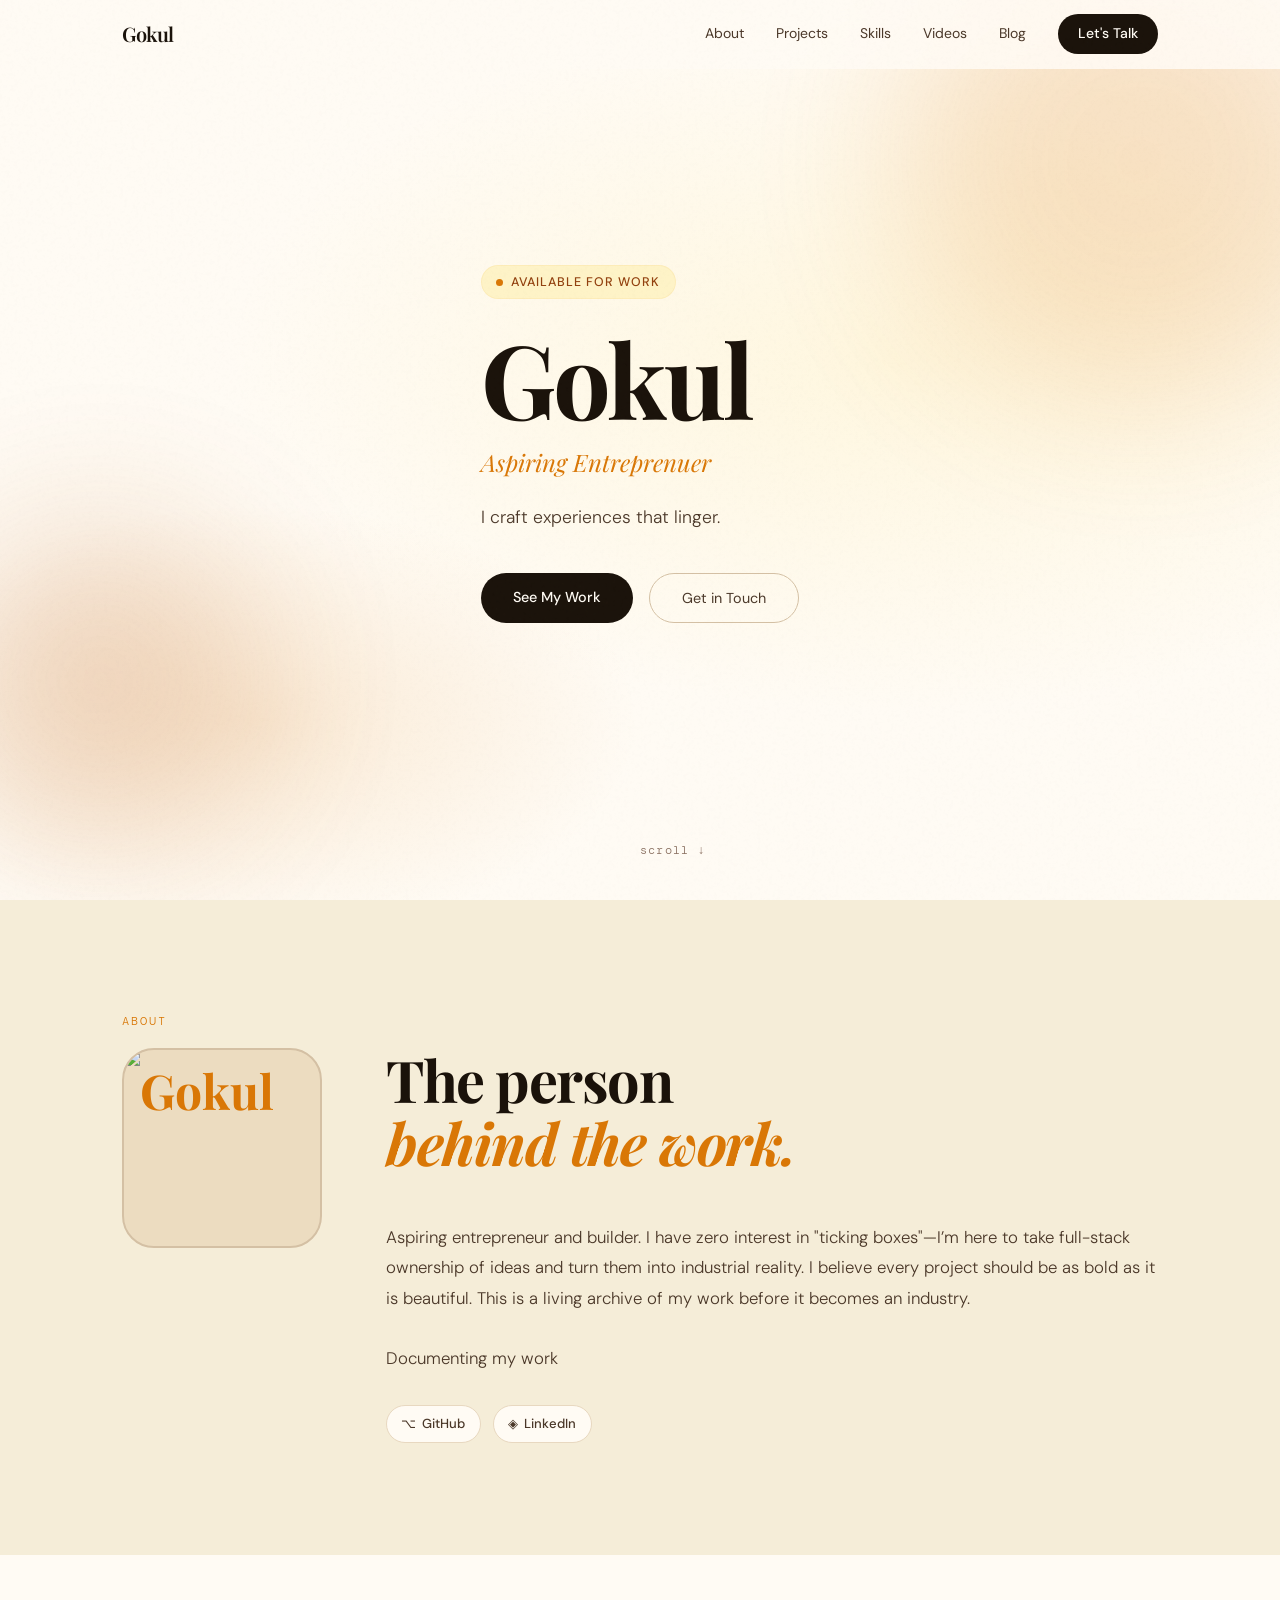
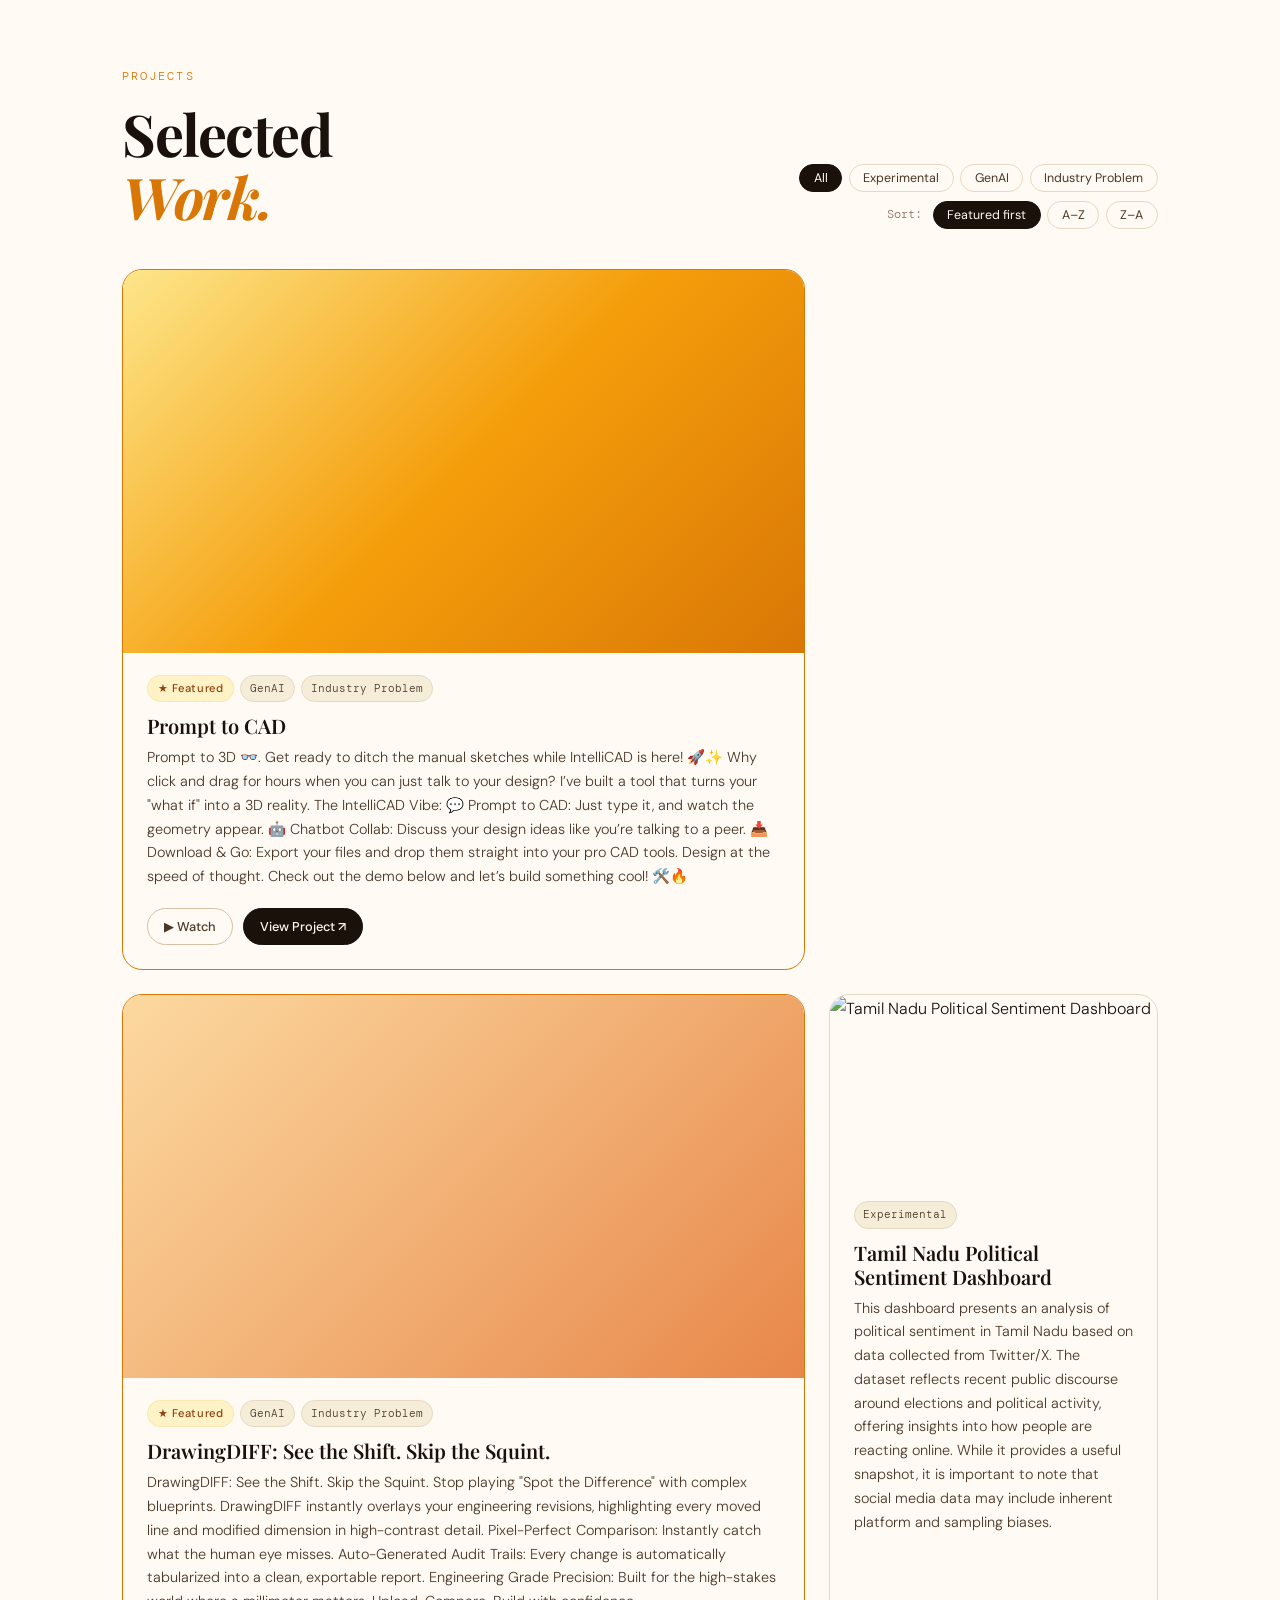
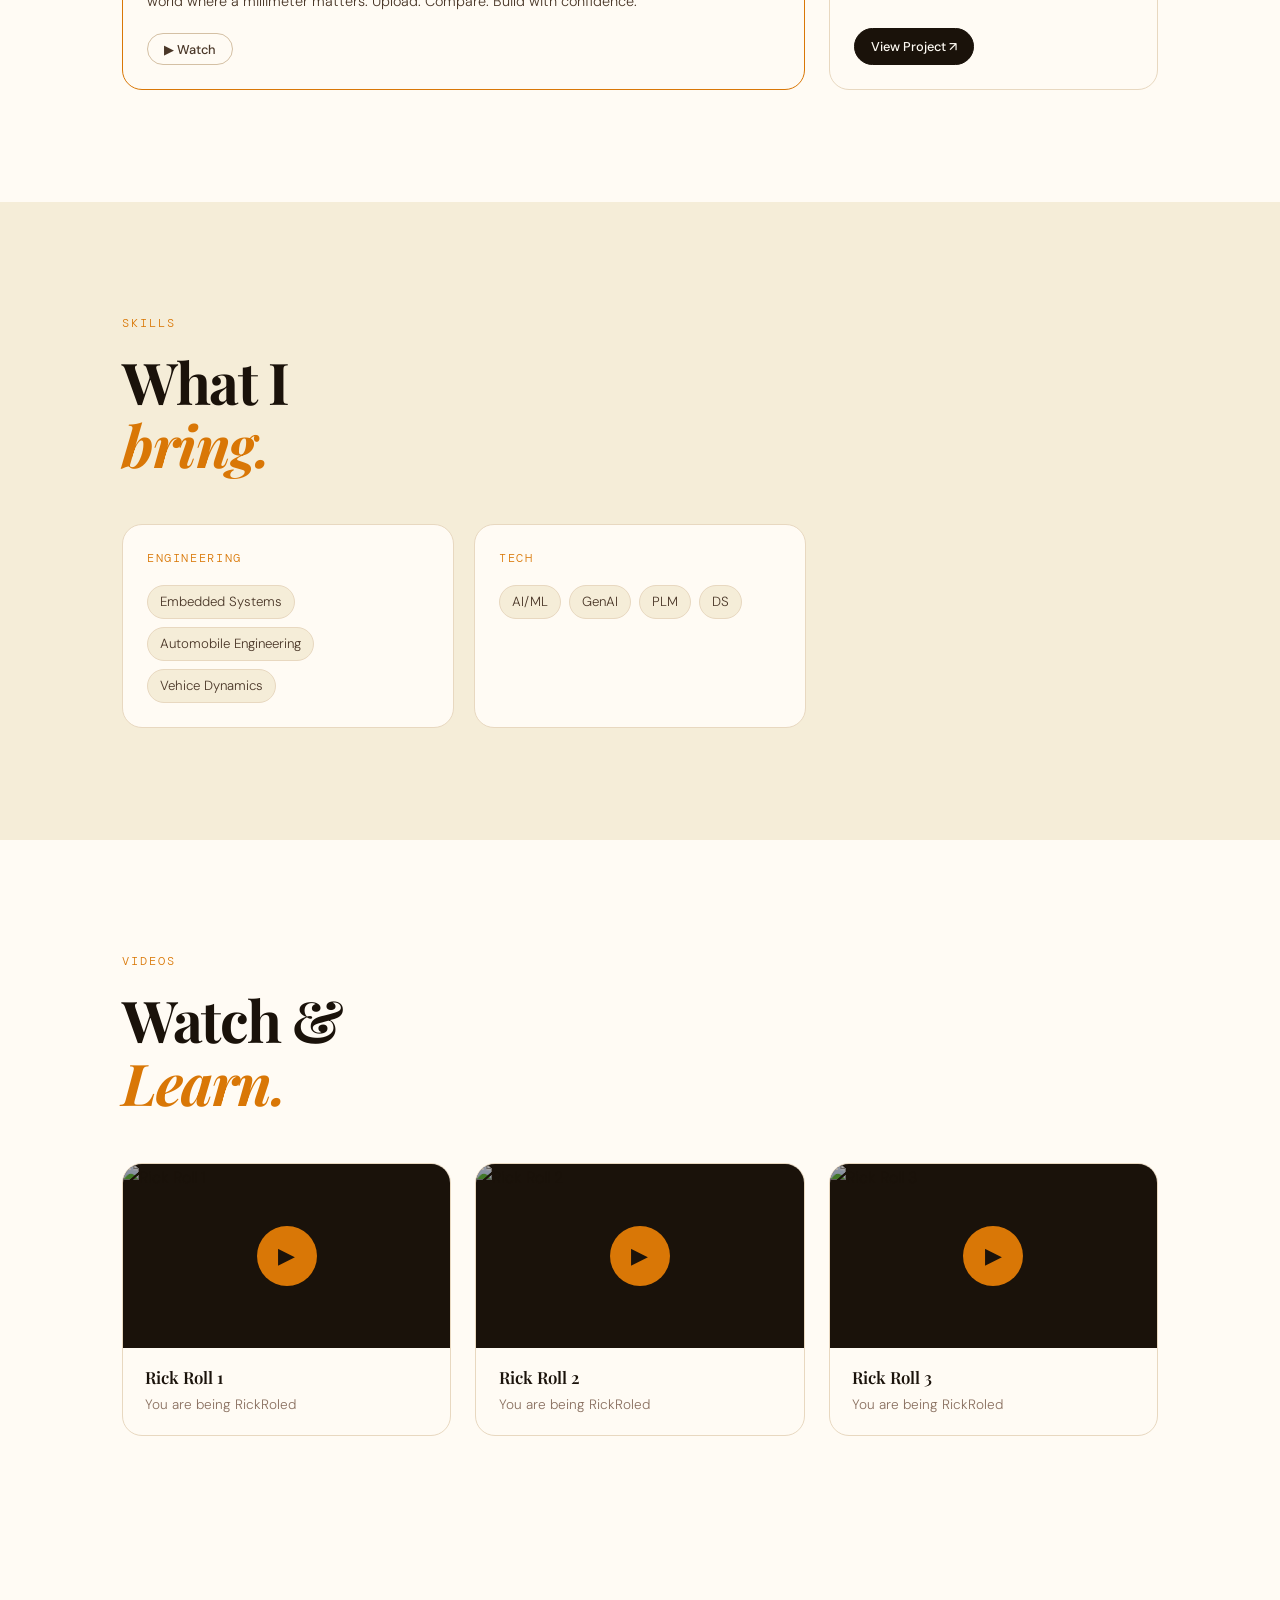
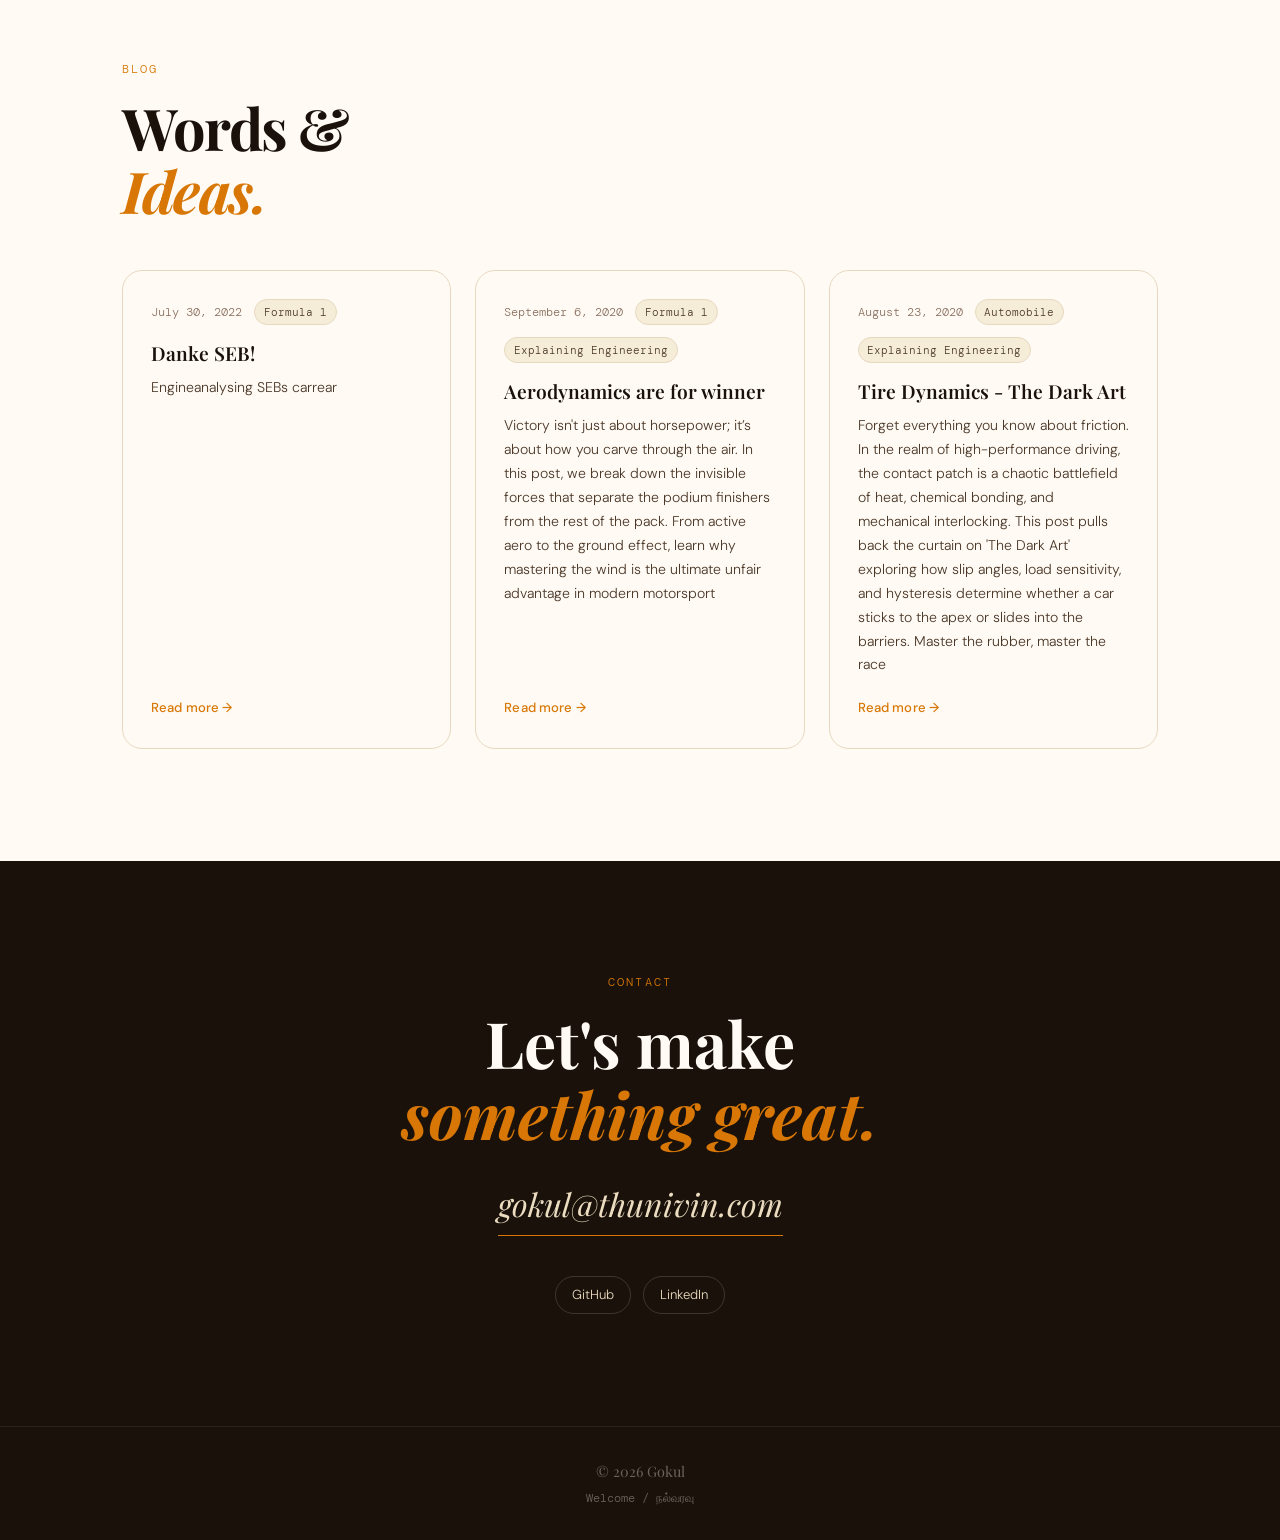
==== myPortfolio/index.html @ e37e7442 "Add files via upload" ====
<!DOCTYPE html>
<html lang="en">
<head>
  <meta charset="UTF-8" />
  <meta name="viewport" content="width=device-width, initial-scale=1.0" />
  <title id="page-title">Portfolio</title>
  <link rel="icon" type="image/svg+xml" href="utils/favicon.svg" />
  <link rel="stylesheet" href="style.css" />
  <link rel="preconnect" href="https://fonts.googleapis.com" />
  <link rel="preconnect" href="https://fonts.gstatic.com" crossorigin />
  <link href="https://fonts.googleapis.com/css2?family=Playfair+Display:ital,wght@0,400;0,600;0,700;1,400;1,600&family=DM+Sans:wght@300;400;500&family=DM+Mono:wght@400&display=swap" rel="stylesheet" />
</head>
<body>

  <!-- NAV -->
  <nav id="navbar">
    <div class="nav-inner">
      <a href="#hero" class="nav-logo" id="nav-name">Alex Rivera</a>
      <div class="nav-links">
        <a href="#about">About</a>
        <a href="#projects">Projects</a>
        <a href="#skills">Skills</a>
        <a href="#videos">Videos</a>
        <a href="#blog">Blog</a>
        <a href="#contact" class="nav-cta">Let's Talk</a>
      </div>
      <button class="hamburger" id="hamburger" aria-label="Menu">
        <span></span><span></span><span></span>
      </button>
    </div>
    <div class="mobile-menu" id="mobile-menu">
      <a href="#about">About</a>
      <a href="#projects">Projects</a>
      <a href="#skills">Skills</a>
      <a href="#videos">Videos</a>
      <a href="#blog">Blog</a>
      <a href="#contact">Let's Talk</a>
    </div>
  </nav>

  <!-- HERO -->
  <section id="hero">
    <div class="hero-grain"></div>
    <div class="hero-blob blob1"></div>
    <div class="hero-blob blob2"></div>
    <div class="hero-inner">
      <div class="hero-tag">Available for work</div>
      <h1 class="hero-name" id="hero-name"></h1>
      <p class="hero-profession" id="hero-profession"></p>
      <p class="hero-tagline" id="hero-tagline"></p>
      <div class="hero-actions">
        <a href="#projects" class="btn-primary">See My Work</a>
        <a href="#contact" class="btn-secondary">Get in Touch</a>
      </div>
    </div>
    <div class="hero-scroll-hint">scroll ↓</div>
  </section>

  <!-- ABOUT -->
  <section id="about">
    <div class="container">
      <div class="section-label">About</div>
      <div class="about-grid">
        <div class="about-avatar" id="about-avatar"></div>
        <div class="about-content">
          <h2 class="section-heading">The person<br><em>behind the work.</em></h2>
          <p class="about-bio" id="about-bio"></p>
          <div class="about-socials" id="about-socials"></div>
        </div>
      </div>
    </div>
  </section>

  <!-- PROJECTS -->
  <section id="projects">
    <div class="container">
      <div class="section-label">Projects</div>
      <div class="projects-header">
        <h2 class="section-heading">Selected<br><em>Work.</em></h2>
        <div class="project-controls">
          <div class="filter-row" id="filter-row">
            <button class="filter-btn active" data-filter="all">All</button>
          </div>
          <div class="sort-row">
            <span class="sort-label">Sort:</span>
            <button class="sort-btn active" data-sort="featured">Featured first</button>
            <button class="sort-btn" data-sort="az">A–Z</button>
            <button class="sort-btn" data-sort="za">Z–A</button>
          </div>
        </div>
      </div>
      <div class="projects-grid" id="projects-grid"></div>
    </div>
  </section>

  <!-- VIDEO MODAL -->
  <div class="modal-overlay" id="video-modal">
    <div class="modal-box">
      <button class="modal-close" id="modal-close">&#10005;</button>
      <div class="modal-iframe-wrap" style="position:relative;">
        <iframe id="modal-iframe" src="" frameborder="0" allow="accelerometer; autoplay; clipboard-write; encrypted-media; gyroscope; picture-in-picture" allowfullscreen style="display:none;"></iframe>

        <!-- Loading spinner -->
        <div id="modal-loader" style="display:flex;position:absolute;inset:0;background:#0f0a06;align-items:center;justify-content:center;flex-direction:column;gap:1rem;">
          <div style="width:36px;height:36px;border:3px solid #3a2a1a;border-top-color:#d97706;border-radius:50%;animation:spin 0.8s linear infinite;"></div>
          <span style="font-family:'DM Sans',sans-serif;font-size:0.8rem;color:#8a7060;letter-spacing:0.08em;">Checking video...</span>
        </div>

        <!-- Fallback for non-embeddable videos -->
        <div id="modal-fallback" style="display:none;position:absolute;inset:0;background:#0f0a06;flex-direction:column;align-items:center;justify-content:center;gap:1.5rem;padding:2.5rem;text-align:center;">
          <div style="width:64px;height:64px;background:#1e1208;border-radius:50%;display:flex;align-items:center;justify-content:center;font-size:1.75rem;border:1px solid #3a2a1a;">&#128679;</div>
          <div>
            <p style="color:#ecdcc0;font-family:'Playfair Display',serif;font-size:1.15rem;font-style:italic;margin-bottom:0.5rem;">Embedding disabled by creator</p>
            <p id="modal-fallback-title" style="color:#8a7060;font-family:'DM Sans',sans-serif;font-size:0.85rem;"></p>
          </div>
          <a id="modal-fallback-link" href="#" target="_blank" rel="noopener noreferrer"
             style="display:inline-flex;align-items:center;gap:8px;background:#d97706;color:#fffbf4;padding:0.75rem 2rem;border-radius:99px;font-size:0.9rem;font-weight:500;font-family:'DM Sans',sans-serif;text-decoration:none;transition:background 0.2s;"
             onmouseover="this.style.background='#b45309'" onmouseout="this.style.background='#d97706'">
            &#9654; Watch on YouTube &nbsp;&#8599;
          </a>
          <p style="color:#4a3728;font-family:'DM Mono',monospace;font-size:0.7rem;">Opens in a new tab</p>
        </div>
      </div>
      <p class="modal-title" id="modal-title"></p>
    </div>
  </div>

  <!-- SKILLS -->
  <section id="skills">
    <div class="container">
      <div class="section-label">Skills</div>
      <h2 class="section-heading">What I<br><em>bring.</em></h2>
      <div class="skills-grid" id="skills-grid"></div>
    </div>
  </section>

  <!-- VIDEOS -->
  <section id="videos">
    <div class="container">
      <div class="section-label">Videos</div>
      <h2 class="section-heading">Watch &<br><em>Learn.</em></h2>
      <div class="videos-grid" id="videos-grid"></div>
    </div>
  </section>

  <!-- BLOG -->
  <section id="blog">
    <div class="container">
      <div class="section-label">Blog</div>
      <h2 class="section-heading">Words &<br><em>Ideas.</em></h2>
      <div class="blog-grid" id="blog-grid"></div>
    </div>
  </section>

  <!-- CONTACT -->
  <section id="contact">
    <div class="container">
      <div class="section-label">Contact</div>
      <div class="contact-inner">
        <h2 class="contact-heading">Let's make<br><em>something great.</em></h2>
        <a href="#" class="contact-email" id="contact-email"></a>
        <div class="contact-socials" id="contact-socials"></div>
      </div>
    </div>
  </section>

  <!-- FOOTER -->
  <footer>
    <p id="footer-name">Thuniv Industries</p>
    <p class="footer-sub">Welcome / நல்வரவு</p>
  </footer>

  <script src="config.js"></script>
  <script src="script.js"></script>
</body>
</html>
---- myPortfolio/style.css ----
/* ─── RESET & BASE ─────────────────────────────────────── */
*, *::before, *::after { box-sizing: border-box; margin: 0; padding: 0; }

:root {
  --cream:      #fffbf4;
  --cream-mid:  #f5edd8;
  --cream-dark: #ecdcc0;
  --ink:        #1a120a;
  --ink-soft:   #4a3728;
  --ink-muted:  #8a7060;
  --amber:      #d97706;
  --amber-warm: #f59e0b;
  --amber-pale: #fef3c7;
  --rust:       #b45309;
  --rust-dark:  #92400e;
  --sage:       #6b7c5a;
  --border:     #e8d8c0;
  --border-mid: #d4c0a4;

  --font-display: 'Playfair Display', Georgia, serif;
  --font-body:    'DM Sans', sans-serif;
  --font-mono:    'DM Mono', monospace;

  --radius-sm:  6px;
  --radius-md:  12px;
  --radius-lg:  20px;
  --radius-xl:  32px;

  --shadow-sm:  0 2px 8px rgba(26,18,10,0.07);
  --shadow-md:  0 6px 24px rgba(26,18,10,0.10);
  --shadow-lg:  0 16px 48px rgba(26,18,10,0.13);

  --max-w: 1100px;
  --nav-h: 68px;
}

html { scroll-behavior: smooth; font-size: 16px; }

body {
  background: var(--cream);
  color: var(--ink);
  font-family: var(--font-body);
  font-weight: 300;
  line-height: 1.7;
  overflow-x: hidden;
}

::selection { background: var(--amber-pale); color: var(--rust-dark); }

a { color: inherit; text-decoration: none; }

/* ─── NOISE TEXTURE ──────────────────────────────────────── */
body::before {
  content: '';
  position: fixed;
  inset: 0;
  background-image: url("data:image/svg+xml,%3Csvg viewBox='0 0 256 256' xmlns='http://www.w3.org/2000/svg'%3E%3Cfilter id='noise'%3E%3CfeTurbulence type='fractalNoise' baseFrequency='0.9' numOctaves='4' stitchTiles='stitch'/%3E%3C/filter%3E%3Crect width='100%25' height='100%25' filter='url(%23noise)' opacity='0.035'/%3E%3C/svg%3E");
  pointer-events: none;
  z-index: 1000;
  opacity: 0.5;
}

/* ─── CONTAINER ──────────────────────────────────────────── */
.container {
  max-width: var(--max-w);
  margin: 0 auto;
  padding: 0 2rem;
}

/* ─── NAVBAR ─────────────────────────────────────────────── */
#navbar {
  position: fixed;
  top: 0; left: 0; right: 0;
  z-index: 100;
  background: rgba(255,251,244,0.88);
  backdrop-filter: blur(12px);
  border-bottom: 1px solid transparent;
  transition: border-color 0.3s, box-shadow 0.3s;
}
#navbar.scrolled {
  border-bottom-color: var(--border);
  box-shadow: var(--shadow-sm);
}
.nav-inner {
  max-width: var(--max-w);
  margin: 0 auto;
  padding: 0 2rem;
  height: var(--nav-h);
  display: flex;
  align-items: center;
  justify-content: space-between;
}
.nav-logo {
  font-family: var(--font-display);
  font-size: 1.25rem;
  font-weight: 600;
  color: var(--ink);
  letter-spacing: -0.02em;
}
.nav-links {
  display: flex;
  align-items: center;
  gap: 2rem;
}
.nav-links a {
  font-size: 0.875rem;
  font-weight: 400;
  color: var(--ink-soft);
  transition: color 0.2s;
}
.nav-links a:hover { color: var(--amber); }
.nav-cta {
  background: var(--ink) !important;
  color: var(--cream) !important;
  padding: 0.5rem 1.25rem;
  border-radius: 99px;
  font-weight: 500 !important;
  transition: background 0.2s !important;
}
.nav-cta:hover { background: var(--amber) !important; }

.hamburger {
  display: none;
  flex-direction: column;
  gap: 5px;
  background: none;
  border: none;
  cursor: pointer;
  padding: 4px;
}
.hamburger span {
  display: block;
  width: 22px;
  height: 1.5px;
  background: var(--ink);
  transition: transform 0.3s, opacity 0.3s;
}
.mobile-menu {
  display: none;
  flex-direction: column;
  padding: 1rem 2rem 1.5rem;
  gap: 1rem;
  border-top: 1px solid var(--border);
}
.mobile-menu a {
  font-size: 1rem;
  color: var(--ink-soft);
  font-weight: 400;
}
.mobile-menu.open { display: flex; }

/* ─── HERO ────────────────────────────────────────────────── */
#hero {
  position: relative;
  min-height: 100svh;
  display: flex;
  align-items: center;
  overflow: hidden;
  padding-top: var(--nav-h);
}
.hero-grain {
  position: absolute;
  inset: 0;
  background: radial-gradient(ellipse 80% 60% at 70% 40%, #fde68a33 0%, transparent 65%),
              radial-gradient(ellipse 50% 40% at 20% 80%, #d9770620 0%, transparent 60%);
  pointer-events: none;
}
.hero-blob {
  position: absolute;
  border-radius: 50%;
  filter: blur(80px);
  opacity: 0.18;
  pointer-events: none;
}
.blob1 {
  width: 480px; height: 480px;
  background: var(--amber);
  top: -80px; right: -100px;
  animation: blobFloat 9s ease-in-out infinite;
}
.blob2 {
  width: 320px; height: 320px;
  background: var(--rust);
  bottom: 60px; left: -60px;
  animation: blobFloat 12s ease-in-out infinite reverse;
}
@keyframes blobFloat {
  0%, 100% { transform: translate(0, 0) scale(1); }
  50%       { transform: translate(20px, -30px) scale(1.05); }
}

.hero-inner {
  position: relative;
  z-index: 2;
  max-width: var(--max-w);
  margin: 0 auto;
  padding: 6rem 2rem 4rem;
}
.hero-tag {
  display: inline-flex;
  align-items: center;
  gap: 8px;
  background: var(--amber-pale);
  color: var(--rust-dark);
  font-size: 0.78rem;
  font-weight: 500;
  letter-spacing: 0.08em;
  text-transform: uppercase;
  padding: 0.35rem 0.9rem;
  border-radius: 99px;
  border: 1px solid #f6d89044;
  margin-bottom: 1.75rem;
  animation: fadeUp 0.7s ease both;
}
.hero-tag::before {
  content: '';
  width: 7px; height: 7px;
  background: var(--amber);
  border-radius: 50%;
  animation: pulse 2s ease-in-out infinite;
}
@keyframes pulse {
  0%, 100% { transform: scale(1); opacity: 1; }
  50%       { transform: scale(1.4); opacity: 0.6; }
}
.hero-name {
  font-family: var(--font-display);
  font-size: clamp(3rem, 8vw, 7rem);
  font-weight: 700;
  line-height: 1.0;
  letter-spacing: -0.03em;
  color: var(--ink);
  margin-bottom: 0.75rem;
  animation: fadeUp 0.7s 0.1s ease both;
}
.hero-profession {
  font-family: var(--font-display);
  font-size: clamp(1.1rem, 2.5vw, 1.5rem);
  font-weight: 400;
  font-style: italic;
  color: var(--amber);
  margin-bottom: 1.25rem;
  animation: fadeUp 0.7s 0.2s ease both;
}
.hero-tagline {
  font-size: 1.1rem;
  color: var(--ink-soft);
  max-width: 480px;
  margin-bottom: 2.5rem;
  animation: fadeUp 0.7s 0.3s ease both;
}
.hero-actions {
  display: flex;
  gap: 1rem;
  flex-wrap: wrap;
  animation: fadeUp 0.7s 0.4s ease both;
}
.btn-primary {
  background: var(--ink);
  color: var(--cream);
  padding: 0.75rem 2rem;
  border-radius: 99px;
  font-size: 0.9rem;
  font-weight: 500;
  transition: background 0.2s, transform 0.15s;
}
.btn-primary:hover { background: var(--amber); transform: translateY(-2px); }
.btn-secondary {
  border: 1.5px solid var(--border-mid);
  color: var(--ink-soft);
  padding: 0.75rem 2rem;
  border-radius: 99px;
  font-size: 0.9rem;
  font-weight: 400;
  transition: border-color 0.2s, color 0.2s, transform 0.15s;
}
.btn-secondary:hover { border-color: var(--amber); color: var(--amber); transform: translateY(-2px); }

.hero-scroll-hint {
  position: absolute;
  bottom: 2.5rem;
  left: 50%;
  transform: translateX(-50%);
  font-size: 0.75rem;
  font-family: var(--font-mono);
  color: var(--ink-muted);
  letter-spacing: 0.1em;
  animation: fadeUp 0.7s 0.8s ease both, bounce 2s 1.5s ease-in-out infinite;
}
@keyframes bounce {
  0%, 100% { transform: translateX(-50%) translateY(0); }
  50%       { transform: translateX(-50%) translateY(6px); }
}

/* ─── SECTION SHARED ─────────────────────────────────────── */
section { padding: 7rem 0; }
.section-label {
  font-family: var(--font-mono);
  font-size: 0.72rem;
  letter-spacing: 0.18em;
  text-transform: uppercase;
  color: var(--amber);
  margin-bottom: 1rem;
}
.section-heading {
  font-family: var(--font-display);
  font-size: clamp(2.2rem, 4.5vw, 3.8rem);
  font-weight: 700;
  line-height: 1.1;
  letter-spacing: -0.025em;
  color: var(--ink);
  margin-bottom: 3rem;
}
.section-heading em {
  font-style: italic;
  color: var(--amber);
}

@keyframes fadeUp {
  from { opacity: 0; transform: translateY(24px); }
  to   { opacity: 1; transform: translateY(0); }
}
.reveal {
  opacity: 0;
  transform: translateY(28px);
  transition: opacity 0.65s ease, transform 0.65s ease;
}
.reveal.visible { opacity: 1; transform: translateY(0); }

/* ─── ABOUT ──────────────────────────────────────────────── */
#about { background: var(--cream-mid); }
.about-grid {
  display: grid;
  grid-template-columns: 200px 1fr;
  gap: 4rem;
  align-items: start;
}
.about-avatar {
  width: 200px;
  height: 200px;
  border-radius: var(--radius-xl);
  background: var(--cream-dark);
  border: 2px solid var(--border-mid);
  display: flex;
  align-items: center;
  justify-content: center;
  font-family: var(--font-display);
  font-size: 3rem;
  font-weight: 700;
  color: var(--amber);
  overflow: hidden;
  flex-shrink: 0;
}
.about-avatar img { width: 100%; height: 100%; object-fit: cover; }
.about-bio {
  font-size: 1.05rem;
  color: var(--ink-soft);
  line-height: 1.8;
  margin-bottom: 2rem;
  white-space: pre-line;
}
.about-socials {
  display: flex;
  gap: 0.75rem;
  flex-wrap: wrap;
}
.social-link {
  display: inline-flex;
  align-items: center;
  gap: 6px;
  font-size: 0.82rem;
  font-weight: 500;
  color: var(--ink-soft);
  background: var(--cream);
  border: 1px solid var(--border);
  padding: 0.4rem 0.9rem;
  border-radius: 99px;
  transition: border-color 0.2s, color 0.2s, transform 0.15s;
}
.social-link:hover { border-color: var(--amber); color: var(--amber); transform: translateY(-2px); }

/* ─── PROJECTS ───────────────────────────────────────────── */
.projects-header {
  display: flex;
  align-items: flex-end;
  justify-content: space-between;
  gap: 2rem;
  flex-wrap: wrap;
  margin-bottom: 2.5rem;
}
.projects-header .section-heading { margin-bottom: 0; }
.project-controls {
  display: flex;
  flex-direction: column;
  align-items: flex-end;
  gap: 0.6rem;
}
.filter-row, .sort-row {
  display: flex;
  gap: 0.4rem;
  align-items: center;
  flex-wrap: wrap;
}
.sort-label {
  font-size: 0.78rem;
  color: var(--ink-muted);
  font-family: var(--font-mono);
  margin-right: 0.25rem;
}
.filter-btn, .sort-btn {
  background: none;
  border: 1px solid var(--border);
  color: var(--ink-soft);
  font-family: var(--font-body);
  font-size: 0.78rem;
  padding: 0.3rem 0.85rem;
  border-radius: 99px;
  cursor: pointer;
  transition: all 0.2s;
}
.filter-btn:hover, .sort-btn:hover {
  border-color: var(--amber);
  color: var(--amber);
}
.filter-btn.active, .sort-btn.active {
  background: var(--ink);
  border-color: var(--ink);
  color: var(--cream);
}

.projects-grid {
  display: grid;
  grid-template-columns: repeat(auto-fill, minmax(320px, 1fr));
  gap: 1.5rem;
}

.project-card {
  background: var(--cream);
  border: 1px solid var(--border);
  border-radius: var(--radius-lg);
  overflow: hidden;
  transition: transform 0.25s, box-shadow 0.25s;
  display: flex;
  flex-direction: column;
}
.project-card:hover {
  transform: translateY(-4px);
  box-shadow: var(--shadow-lg);
}
.project-card.featured-card {
  border-color: var(--amber);
  grid-column: span 2;
}
@media (max-width: 700px) {
  .project-card.featured-card { grid-column: span 1; }
}

.project-thumb {
  width: 100%;
  aspect-ratio: 16/9;
  position: relative;
  overflow: hidden;
  cursor: pointer;
}
.project-thumb img {
  width: 100%; height: 100%;
  object-fit: cover;
  display: block;
}
.project-thumb-placeholder {
  width: 100%; height: 100%;
  display: flex;
  align-items: center;
  justify-content: center;
}
.play-overlay {
  position: absolute;
  inset: 0;
  background: rgba(26,18,10,0.38);
  display: flex;
  align-items: center;
  justify-content: center;
  opacity: 0;
  transition: opacity 0.2s;
}
.project-thumb:hover .play-overlay { opacity: 1; }
.play-btn-circle {
  width: 56px; height: 56px;
  background: rgba(255,251,244,0.92);
  border-radius: 50%;
  display: flex;
  align-items: center;
  justify-content: center;
  font-size: 1.3rem;
  transition: transform 0.15s;
}
.project-thumb:hover .play-btn-circle { transform: scale(1.1); }

.project-body {
  padding: 1.4rem 1.5rem 1.5rem;
  flex: 1;
  display: flex;
  flex-direction: column;
}
.project-badges {
  display: flex;
  gap: 0.4rem;
  flex-wrap: wrap;
  margin-bottom: 0.75rem;
  align-items: center;
}
.badge-featured {
  background: var(--amber-pale);
  color: var(--rust-dark);
  font-size: 0.7rem;
  font-weight: 500;
  letter-spacing: 0.05em;
  padding: 0.2rem 0.6rem;
  border-radius: 99px;
  border: 1px solid #f6d89066;
}
.badge-tag {
  background: var(--cream-mid);
  color: var(--ink-soft);
  font-size: 0.7rem;
  font-family: var(--font-mono);
  padding: 0.2rem 0.55rem;
  border-radius: 99px;
  border: 1px solid var(--border);
}
.project-title {
  font-family: var(--font-display);
  font-size: 1.25rem;
  font-weight: 600;
  color: var(--ink);
  margin-bottom: 0.5rem;
  line-height: 1.2;
}
.project-desc {
  font-size: 0.9rem;
  color: var(--ink-soft);
  line-height: 1.65;
  flex: 1;
  margin-bottom: 1.2rem;
}
.project-actions {
  display: flex;
  gap: 0.6rem;
}
.project-btn {
  font-size: 0.8rem;
  font-weight: 500;
  padding: 0.4rem 1rem;
  border-radius: 99px;
  cursor: pointer;
  transition: all 0.2s;
  border: 1px solid var(--border-mid);
  background: none;
  color: var(--ink-soft);
  font-family: var(--font-body);
}
.project-btn:hover { border-color: var(--amber); color: var(--amber); }
.project-btn.primary {
  background: var(--ink);
  border-color: var(--ink);
  color: var(--cream);
}
.project-btn.primary:hover { background: var(--amber); border-color: var(--amber); }

/* ─── VIDEO MODAL ────────────────────────────────────────── */
.modal-overlay {
  position: fixed;
  inset: 0;
  background: rgba(10,6,2,0.82);
  z-index: 200;
  display: flex;
  align-items: center;
  justify-content: center;
  padding: 1.5rem;
  opacity: 0;
  pointer-events: none;
  transition: opacity 0.25s;
}
.modal-overlay.open { opacity: 1; pointer-events: all; }
.modal-box {
  background: var(--ink);
  border-radius: var(--radius-lg);
  overflow: hidden;
  width: 100%;
  max-width: 860px;
  position: relative;
  transform: scale(0.94);
  transition: transform 0.25s;
}
.modal-overlay.open .modal-box { transform: scale(1); }
.modal-close {
  position: absolute;
  top: 12px; right: 14px;
  background: rgba(255,251,244,0.1);
  border: none;
  color: var(--cream);
  font-size: 1rem;
  width: 34px; height: 34px;
  border-radius: 50%;
  cursor: pointer;
  z-index: 2;
  transition: background 0.2s;
}
.modal-close:hover { background: var(--amber); }
.modal-iframe-wrap {
  position: relative;
  padding-bottom: 56.25%;
  height: 0;
}
.modal-iframe-wrap iframe {
  position: absolute;
  inset: 0;
  width: 100%; height: 100%;
}
.modal-title {
  padding: 0.85rem 1.25rem;
  font-family: var(--font-display);
  font-size: 1rem;
  color: var(--cream-dark);
  font-style: italic;
}

/* ─── SKILLS ─────────────────────────────────────────────── */
#skills { background: var(--cream-mid); }
.skills-grid {
  display: grid;
  grid-template-columns: repeat(auto-fill, minmax(260px, 1fr));
  gap: 1.25rem;
}
.skill-group {
  background: var(--cream);
  border: 1px solid var(--border);
  border-radius: var(--radius-lg);
  padding: 1.5rem;
}
.skill-group-title {
  font-family: var(--font-mono);
  font-size: 0.72rem;
  letter-spacing: 0.14em;
  text-transform: uppercase;
  color: var(--amber);
  margin-bottom: 1rem;
}
.skill-tags {
  display: flex;
  flex-wrap: wrap;
  gap: 0.5rem;
}
.skill-tag {
  background: var(--cream-mid);
  color: var(--ink-soft);
  font-size: 0.83rem;
  padding: 0.3rem 0.75rem;
  border-radius: 99px;
  border: 1px solid var(--border);
  transition: all 0.2s;
}
.skill-tag:hover { background: var(--amber-pale); border-color: var(--amber); color: var(--rust-dark); }

/* ─── VIDEOS ─────────────────────────────────────────────── */
.videos-grid {
  display: grid;
  grid-template-columns: repeat(auto-fill, minmax(300px, 1fr));
  gap: 1.5rem;
}
.video-card {
  background: var(--cream);
  border: 1px solid var(--border);
  border-radius: var(--radius-lg);
  overflow: hidden;
  cursor: pointer;
  transition: transform 0.25s, box-shadow 0.25s;
}
.video-card:hover { transform: translateY(-4px); box-shadow: var(--shadow-lg); }
.video-thumb {
  width: 100%;
  aspect-ratio: 16/9;
  position: relative;
  overflow: hidden;
  background: var(--ink);
}
.video-thumb img { width: 100%; height: 100%; object-fit: cover; display: block; }
.video-play-overlay {
  position: absolute;
  inset: 0;
  background: rgba(26,18,10,0.35);
  display: flex;
  align-items: center;
  justify-content: center;
  transition: background 0.2s;
}
.video-card:hover .video-play-overlay { background: rgba(26,18,10,0.18); }
.video-play-circle {
  width: 60px; height: 60px;
  background: var(--amber);
  border-radius: 50%;
  display: flex;
  align-items: center;
  justify-content: center;
  font-size: 1.4rem;
  transition: transform 0.15s;
}
.video-card:hover .video-play-circle { transform: scale(1.1); }
.video-body { padding: 1.2rem 1.4rem; }
.video-title {
  font-family: var(--font-display);
  font-size: 1.05rem;
  font-weight: 600;
  color: var(--ink);
  margin-bottom: 0.4rem;
  line-height: 1.25;
}
.video-desc { font-size: 0.85rem; color: var(--ink-muted); line-height: 1.6; }

/* ─── BLOG ───────────────────────────────────────────────── */
.blog-grid {
  display: grid;
  grid-template-columns: repeat(auto-fill, minmax(300px, 1fr));
  gap: 1.5rem;
}
.blog-card {
  background: var(--cream);
  border: 1px solid var(--border);
  border-radius: var(--radius-lg);
  padding: 1.75rem;
  display: flex;
  flex-direction: column;
  transition: transform 0.25s, box-shadow 0.25s;
}
.blog-card:hover { transform: translateY(-4px); box-shadow: var(--shadow-lg); }
.blog-meta {
  display: flex;
  align-items: center;
  gap: 0.75rem;
  margin-bottom: 1rem;
  flex-wrap: wrap;
}
.blog-date {
  font-family: var(--font-mono);
  font-size: 0.72rem;
  color: var(--ink-muted);
}
.blog-tag {
  background: var(--cream-mid);
  color: var(--ink-soft);
  font-size: 0.7rem;
  font-family: var(--font-mono);
  padding: 0.15rem 0.55rem;
  border-radius: 99px;
  border: 1px solid var(--border);
}
.blog-title {
  font-family: var(--font-display);
  font-size: 1.2rem;
  font-weight: 600;
  color: var(--ink);
  line-height: 1.25;
  margin-bottom: 0.7rem;
}
.blog-excerpt {
  font-size: 0.88rem;
  color: var(--ink-soft);
  line-height: 1.7;
  flex: 1;
  margin-bottom: 1.25rem;
}
.blog-read {
  font-size: 0.82rem;
  font-weight: 500;
  color: var(--amber);
  transition: color 0.2s, letter-spacing 0.2s;
  letter-spacing: 0.01em;
}
.blog-card:hover .blog-read { color: var(--rust); letter-spacing: 0.05em; }

/* ─── CONTACT ────────────────────────────────────────────── */
#contact {
  background: var(--ink);
  text-align: center;
}
#contact .section-label { color: var(--amber); }
.contact-heading {
  font-family: var(--font-display);
  font-size: clamp(2.5rem, 5vw, 4.5rem);
  font-weight: 700;
  line-height: 1.1;
  color: var(--cream);
  margin-bottom: 1.75rem;
}
.contact-heading em { font-style: italic; color: var(--amber); }
.contact-email {
  display: inline-block;
  font-family: var(--font-display);
  font-size: clamp(1.2rem, 3vw, 2rem);
  font-weight: 400;
  font-style: italic;
  color: var(--cream-dark);
  border-bottom: 1.5px solid var(--amber);
  padding-bottom: 0.1em;
  margin-bottom: 2.5rem;
  transition: color 0.2s;
}
.contact-email:hover { color: var(--amber); }
.contact-socials {
  display: flex;
  justify-content: center;
  gap: 0.75rem;
  flex-wrap: wrap;
}
.contact-social-link {
  display: inline-flex;
  align-items: center;
  gap: 6px;
  font-size: 0.82rem;
  color: var(--cream-dark);
  border: 1px solid rgba(255,251,244,0.15);
  padding: 0.45rem 1rem;
  border-radius: 99px;
  transition: all 0.2s;
}
.contact-social-link:hover {
  border-color: var(--amber);
  color: var(--amber);
  transform: translateY(-2px);
}

/* ─── FOOTER ─────────────────────────────────────────────── */
footer {
  background: var(--ink);
  border-top: 1px solid rgba(255,251,244,0.07);
  text-align: center;
  padding: 2rem 1rem;
}
footer p {
  font-family: var(--font-display);
  font-size: 0.9rem;
  color: rgba(255,251,244,0.35);
}
.footer-sub { font-family: var(--font-mono); font-size: 0.72rem; margin-top: 0.3rem; }

/* ─── RESPONSIVE ─────────────────────────────────────────── */
@media (max-width: 768px) {
  .nav-links { display: none; }
  .hamburger { display: flex; }

  .about-grid { grid-template-columns: 1fr; gap: 2rem; }
  .about-avatar { width: 140px; height: 140px; font-size: 2rem; }

  .projects-header { flex-direction: column; align-items: flex-start; }
  .project-controls { align-items: flex-start; }

  .hero-inner { padding: 5rem 1.5rem 3rem; }
  section { padding: 5rem 0; }
  .container { padding: 0 1.25rem; }
}

@keyframes spin {
  to { transform: rotate(360deg); }
}

/* ─── BILINGUAL NAME LAYERS ──────────────────────────────────── */
/* Both layers stacked via CSS grid so container height = tallest name */
#hero-name {
  display: grid !important;
}
.hero-name-layer {
  grid-area: 1 / 1;           /* both occupy same cell — no layout shift */
  transition: opacity 900ms ease;
  white-space: nowrap;
}
#hero-name-a {
  opacity: 1;
}
#hero-name-b {
  opacity: 0;
}
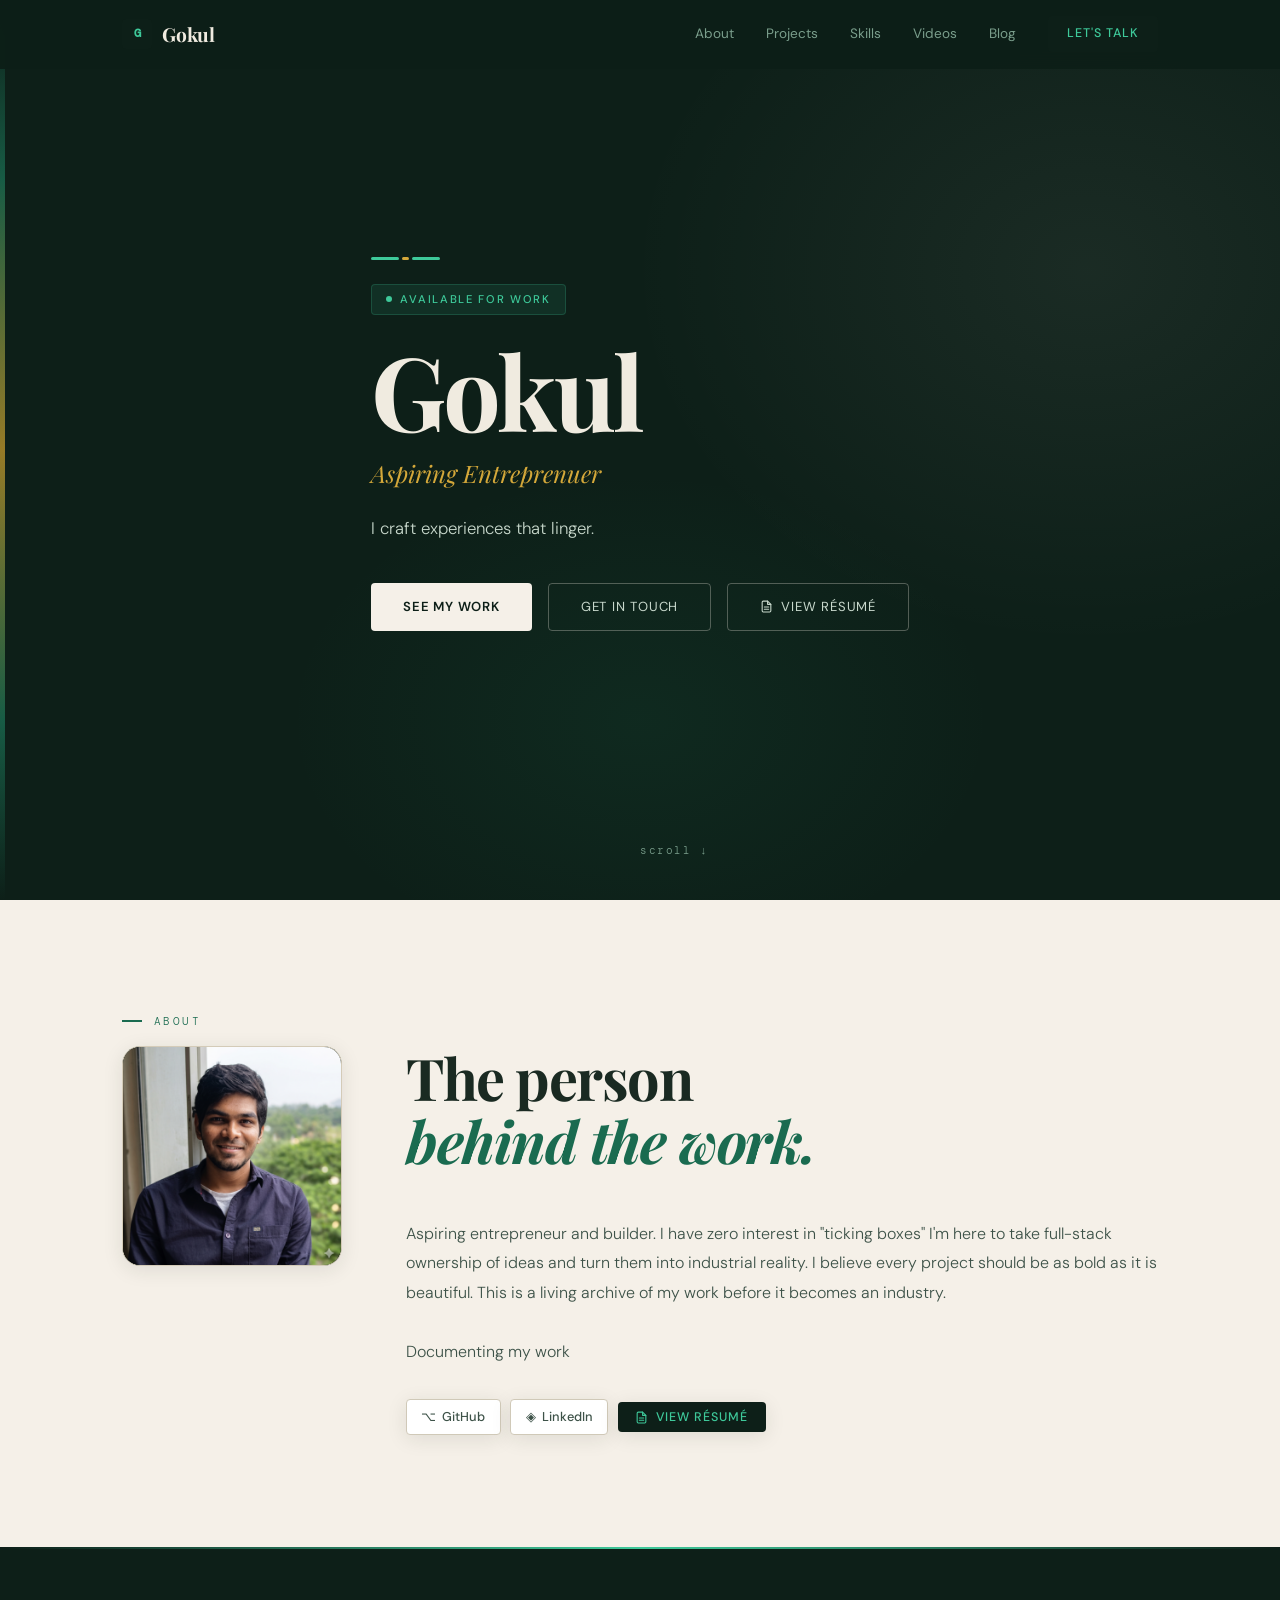
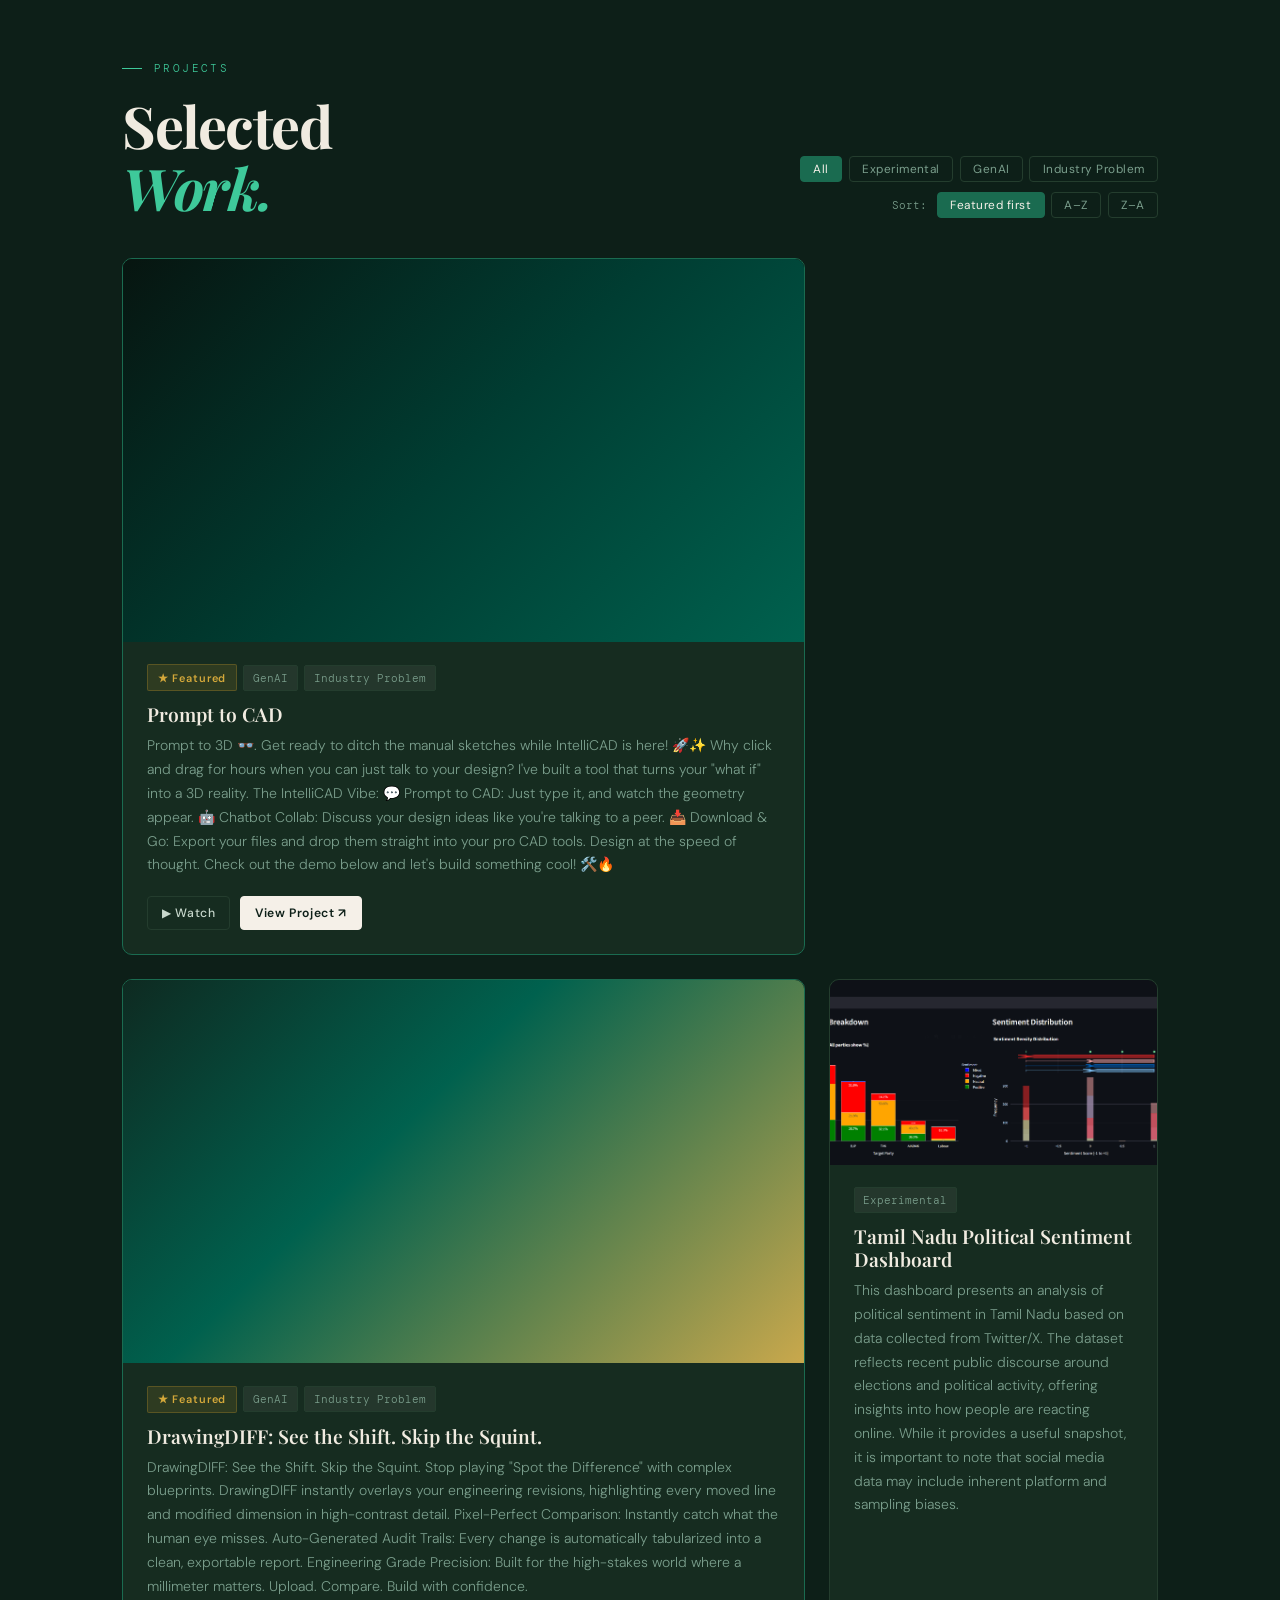
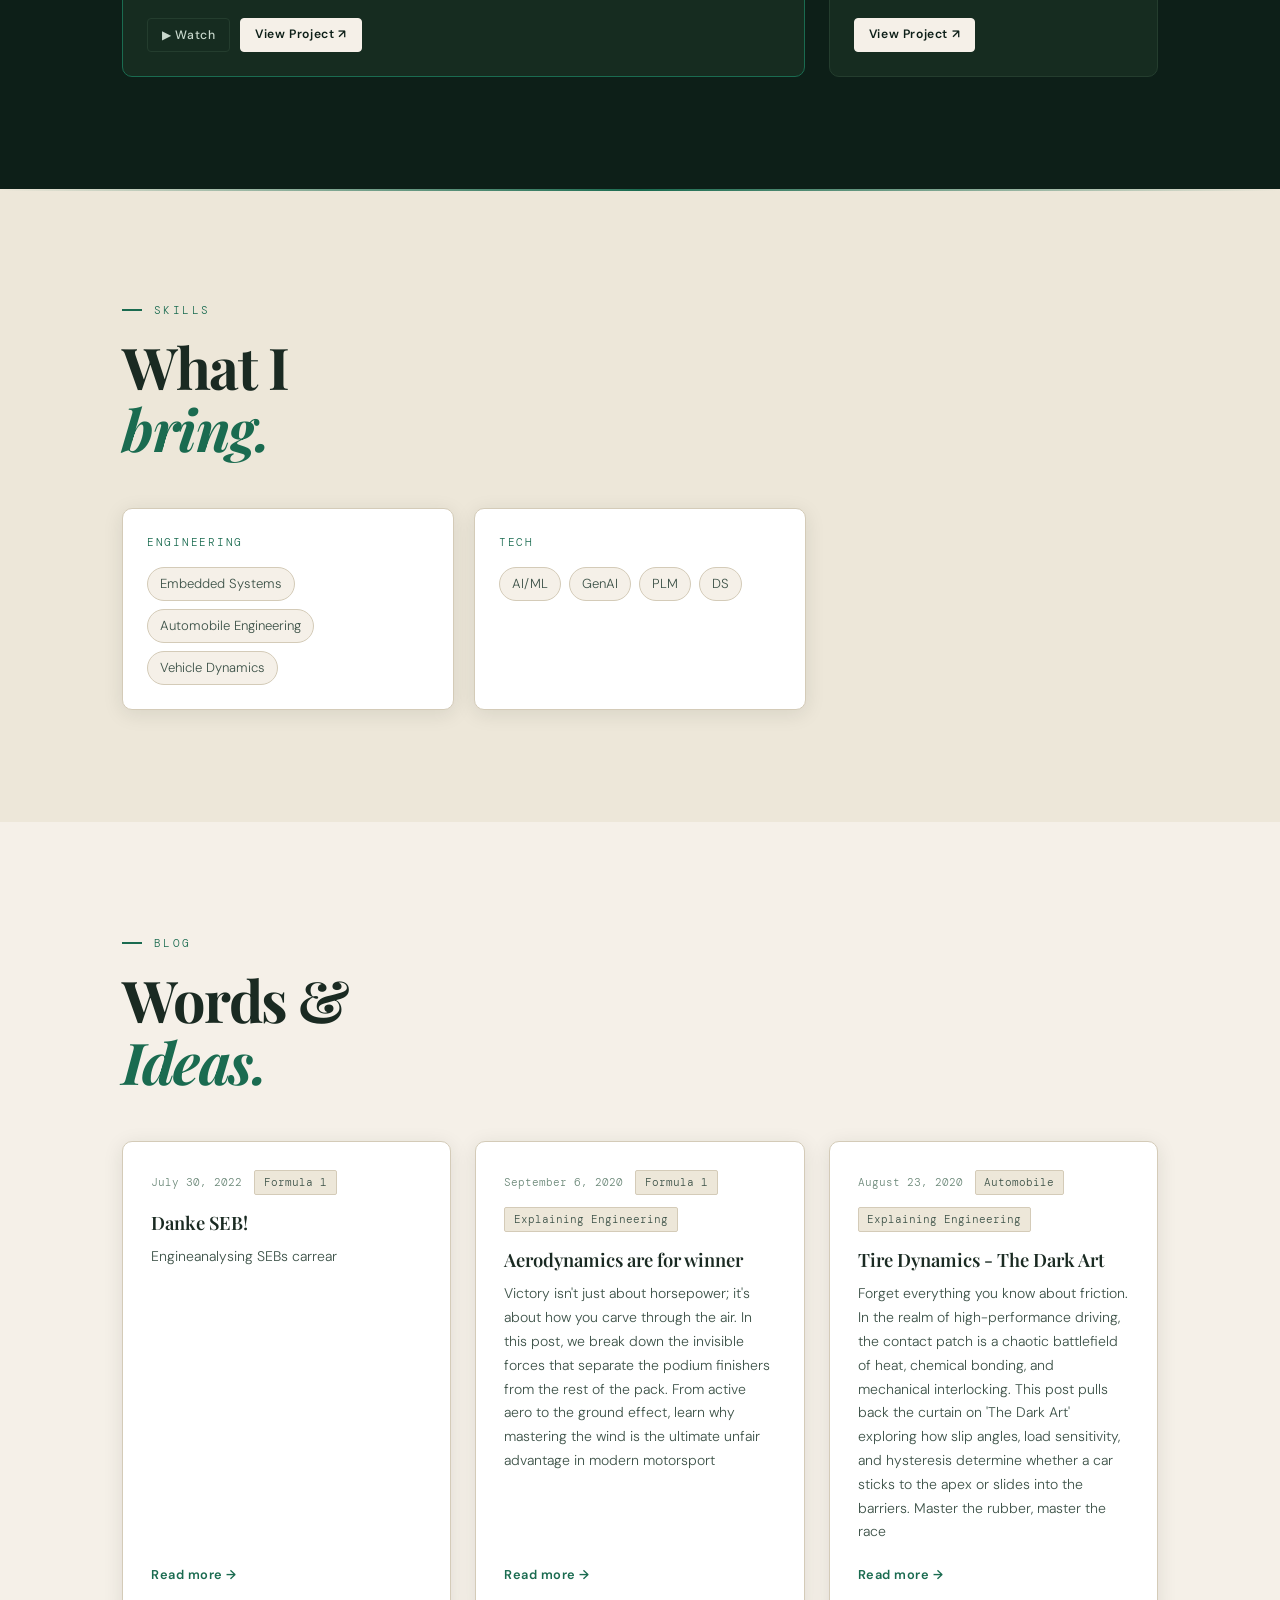
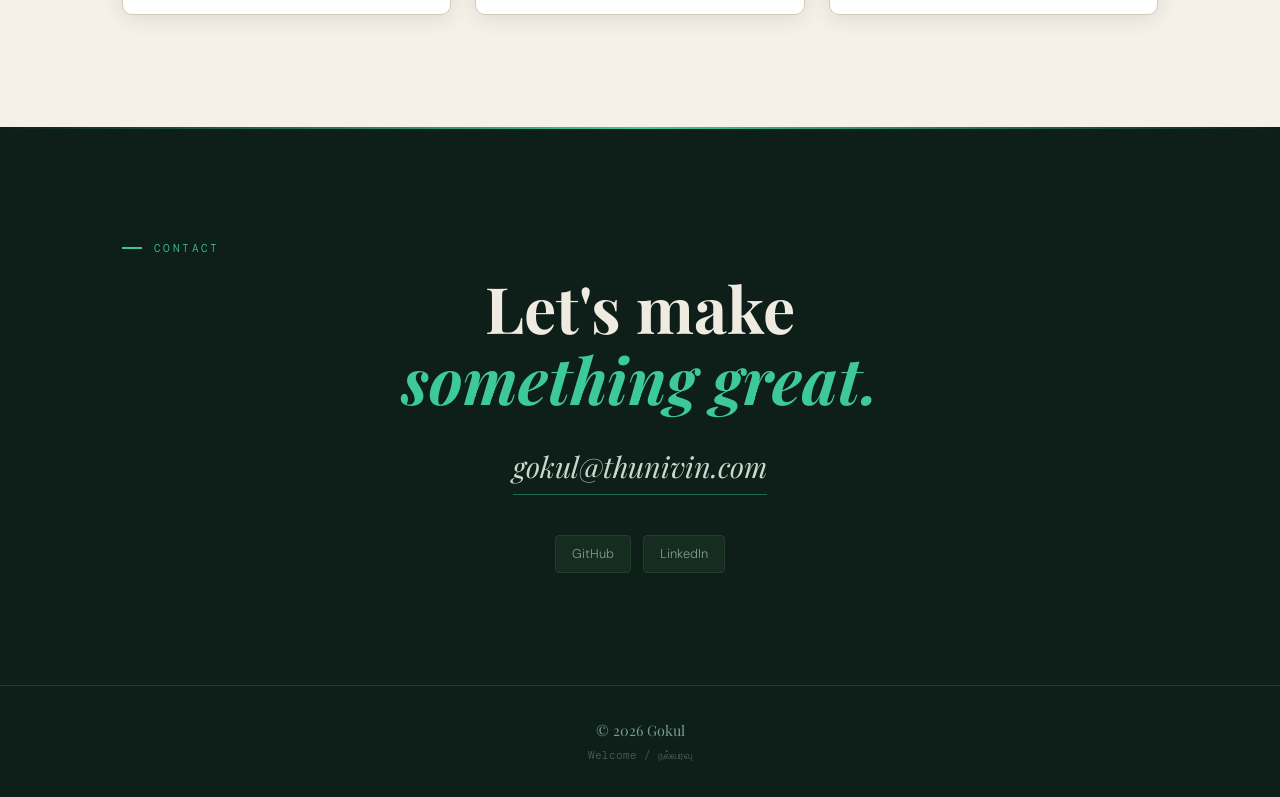
==== commit e4e1c9eb: "Add files via upload" ====
--- a/myPortfolio/index.html
+++ b/myPortfolio/index.html
@@ -8,14 +8,17 @@
   <link rel="stylesheet" href="style.css" />
   <link rel="preconnect" href="https://fonts.googleapis.com" />
   <link rel="preconnect" href="https://fonts.gstatic.com" crossorigin />
-  <link href="https://fonts.googleapis.com/css2?family=Playfair+Display:ital,wght@0,400;0,600;0,700;1,400;1,600&family=DM+Sans:wght@300;400;500&family=DM+Mono:wght@400&display=swap" rel="stylesheet" />
+  <link href="https://fonts.googleapis.com/css2?family=Playfair+Display:ital,wght@0,400;0,600;0,700;1,400;1,600&family=DM+Sans:wght@300;400;500;600&family=DM+Mono:wght@400&display=swap" rel="stylesheet" />
 </head>
 <body>
 
-  <!-- NAV -->
+  <!-- NAV — cream -->
   <nav id="navbar">
     <div class="nav-inner">
-      <a href="#hero" class="nav-logo" id="nav-name">Alex Rivera</a>
+      <a href="#hero" class="nav-logo" id="nav-name">
+        <div class="nav-logo-mark" id="nav-mark">G</div>
+        Gokul
+      </a>
       <div class="nav-links">
         <a href="#about">About</a>
         <a href="#projects">Projects</a>
@@ -38,12 +41,12 @@
     </div>
   </nav>
 
-  <!-- HERO -->
+  <!-- HERO — dark green -->
   <section id="hero">
-    <div class="hero-grain"></div>
-    <div class="hero-blob blob1"></div>
-    <div class="hero-blob blob2"></div>
+    <div class="hero-light"></div>
+    <div class="hero-stripe"></div>
     <div class="hero-inner">
+      <div class="racing-detail"><span></span><span></span><span></span></div>
       <div class="hero-tag">Available for work</div>
       <h1 class="hero-name" id="hero-name"></h1>
       <p class="hero-profession" id="hero-profession"></p>
@@ -51,12 +54,16 @@
       <div class="hero-actions">
         <a href="#projects" class="btn-primary">See My Work</a>
         <a href="#contact" class="btn-secondary">Get in Touch</a>
+        <button class="btn-secondary" onclick="openResumeModal()">
+          <svg width="13" height="13" viewBox="0 0 24 24" fill="none" stroke="currentColor" stroke-width="2" stroke-linecap="round" stroke-linejoin="round"><path d="M14 2H6a2 2 0 0 0-2 2v16a2 2 0 0 0 2 2h12a2 2 0 0 0 2-2V8z"/><polyline points="14 2 14 8 20 8"/><line x1="16" y1="13" x2="8" y2="13"/><line x1="16" y1="17" x2="8" y2="17"/></svg>
+          View Résumé
+        </button>
       </div>
     </div>
     <div class="hero-scroll-hint">scroll ↓</div>
   </section>
 
-  <!-- ABOUT -->
+  <!-- ABOUT — cream -->
   <section id="about">
     <div class="container">
       <div class="section-label">About</div>
@@ -71,12 +78,12 @@
     </div>
   </section>
 
-  <!-- PROJECTS -->
+  <!-- PROJECTS — dark green -->
   <section id="projects">
     <div class="container">
-      <div class="section-label">Projects</div>
+      <div class="section-label-light">Projects</div>
       <div class="projects-header">
-        <h2 class="section-heading">Selected<br><em>Work.</em></h2>
+        <h2 class="section-heading-light">Selected<br><em>Work.</em></h2>
         <div class="project-controls">
           <div class="filter-row" id="filter-row">
             <button class="filter-btn active" data-filter="all">All</button>
@@ -99,33 +106,52 @@
       <button class="modal-close" id="modal-close">&#10005;</button>
       <div class="modal-iframe-wrap" style="position:relative;">
         <iframe id="modal-iframe" src="" frameborder="0" allow="accelerometer; autoplay; clipboard-write; encrypted-media; gyroscope; picture-in-picture" allowfullscreen style="display:none;"></iframe>
-
-        <!-- Loading spinner -->
-        <div id="modal-loader" style="display:flex;position:absolute;inset:0;background:#0f0a06;align-items:center;justify-content:center;flex-direction:column;gap:1rem;">
-          <div style="width:36px;height:36px;border:3px solid #3a2a1a;border-top-color:#d97706;border-radius:50%;animation:spin 0.8s linear infinite;"></div>
-          <span style="font-family:'DM Sans',sans-serif;font-size:0.8rem;color:#8a7060;letter-spacing:0.08em;">Checking video...</span>
-        </div>
-
-        <!-- Fallback for non-embeddable videos -->
-        <div id="modal-fallback" style="display:none;position:absolute;inset:0;background:#0f0a06;flex-direction:column;align-items:center;justify-content:center;gap:1.5rem;padding:2.5rem;text-align:center;">
-          <div style="width:64px;height:64px;background:#1e1208;border-radius:50%;display:flex;align-items:center;justify-content:center;font-size:1.75rem;border:1px solid #3a2a1a;">&#128679;</div>
+        <div id="modal-loader" style="display:flex;position:absolute;inset:0;background:#0D1F18;align-items:center;justify-content:center;flex-direction:column;gap:1rem;">
+          <div style="width:34px;height:34px;border:2.5px solid #243D2E;border-top-color:#3EC99A;border-radius:50%;animation:spin 0.8s linear infinite;"></div>
+          <span style="font-family:'DM Mono',monospace;font-size:0.72rem;color:#7A9E8C;letter-spacing:0.14em;text-transform:uppercase;">Loading...</span>
+        </div>
+        <div id="modal-fallback" style="display:none;position:absolute;inset:0;background:#0D1F18;flex-direction:column;align-items:center;justify-content:center;gap:1.5rem;padding:2.5rem;text-align:center;">
+          <div style="width:60px;height:60px;background:#162C20;border-radius:10px;display:flex;align-items:center;justify-content:center;font-size:1.6rem;border:1px solid #243D2E;">🔗</div>
           <div>
-            <p style="color:#ecdcc0;font-family:'Playfair Display',serif;font-size:1.15rem;font-style:italic;margin-bottom:0.5rem;">Embedding disabled by creator</p>
-            <p id="modal-fallback-title" style="color:#8a7060;font-family:'DM Sans',sans-serif;font-size:0.85rem;"></p>
+            <p style="color:#F0EBE0;font-family:'Playfair Display',serif;font-size:1.1rem;font-style:italic;margin-bottom:0.5rem;">Embedding disabled by creator</p>
+            <p id="modal-fallback-title" style="color:#7A9E8C;font-family:'DM Mono',monospace;font-size:0.78rem;"></p>
           </div>
           <a id="modal-fallback-link" href="#" target="_blank" rel="noopener noreferrer"
-             style="display:inline-flex;align-items:center;gap:8px;background:#d97706;color:#fffbf4;padding:0.75rem 2rem;border-radius:99px;font-size:0.9rem;font-weight:500;font-family:'DM Sans',sans-serif;text-decoration:none;transition:background 0.2s;"
-             onmouseover="this.style.background='#b45309'" onmouseout="this.style.background='#d97706'">
-            &#9654; Watch on YouTube &nbsp;&#8599;
+             style="display:inline-flex;align-items:center;gap:8px;background:#F5F0E8;color:#0D1F18;padding:0.7rem 1.8rem;border-radius:4px;font-size:0.82rem;font-weight:600;font-family:'DM Sans',sans-serif;text-decoration:none;letter-spacing:0.08em;text-transform:uppercase;transition:background 0.2s;"
+             onmouseover="this.style.background='#F0D898'" onmouseout="this.style.background='#F5F0E8'">
+            ▶ Watch on YouTube ↗
           </a>
-          <p style="color:#4a3728;font-family:'DM Mono',monospace;font-size:0.7rem;">Opens in a new tab</p>
         </div>
       </div>
       <p class="modal-title" id="modal-title"></p>
     </div>
   </div>
 
-  <!-- SKILLS -->
+  <!-- RESUME MODAL -->
+  <div id="resume-modal">
+    <div class="resume-modal-box">
+      <div class="resume-modal-header">
+        <div class="resume-modal-title">Résumé — Gokul</div>
+        <div class="resume-modal-actions">
+          <a href="utils/resume.pdf" download="Gokul_Resume.pdf" class="resume-download-btn" id="resume-download-btn">
+            <svg width="12" height="12" viewBox="0 0 24 24" fill="none" stroke="currentColor" stroke-width="2.5" stroke-linecap="round" stroke-linejoin="round"><path d="M21 15v4a2 2 0 0 1-2 2H5a2 2 0 0 1-2-2v-4"/><polyline points="7 10 12 15 17 10"/><line x1="12" y1="15" x2="12" y2="3"/></svg>
+            Download
+          </a>
+          <button class="resume-modal-close" onclick="closeResumeModal()">&#10005;</button>
+        </div>
+      </div>
+      <div class="resume-viewer-wrap" id="resume-viewer-wrap">
+        <iframe id="resume-iframe" src="utils/resume.pdf" title="Résumé" style="width:100%;height:100%;border:none;display:block;"></iframe>
+        <div class="resume-placeholder" id="resume-placeholder" style="display:none;">
+          <div class="resume-placeholder-icon">📄</div>
+          <p class="resume-placeholder-text">Résumé not yet uploaded</p>
+          <p class="resume-placeholder-sub">Place your PDF at <code style="background:rgba(26,107,80,0.1);padding:0.1em 0.4em;border-radius:3px;font-size:0.85em;">utils/resume.pdf</code> and it will appear here.</p>
+        </div>
+      </div>
+    </div>
+  </div>
+
+  <!-- SKILLS — cream warm -->
   <section id="skills">
     <div class="container">
       <div class="section-label">Skills</div>
@@ -134,16 +160,16 @@
     </div>
   </section>
 
-  <!-- VIDEOS -->
+  <!-- VIDEOS — dark -->
   <section id="videos">
     <div class="container">
-      <div class="section-label">Videos</div>
-      <h2 class="section-heading">Watch &<br><em>Learn.</em></h2>
+      <div class="section-label-light">Videos</div>
+      <h2 class="section-heading-light">Watch &<br><em>Learn.</em></h2>
       <div class="videos-grid" id="videos-grid"></div>
     </div>
   </section>
 
-  <!-- BLOG -->
+  <!-- BLOG — cream -->
   <section id="blog">
     <div class="container">
       <div class="section-label">Blog</div>
@@ -152,10 +178,10 @@
     </div>
   </section>
 
-  <!-- CONTACT -->
+  <!-- CONTACT — dark -->
   <section id="contact">
     <div class="container">
-      <div class="section-label">Contact</div>
+      <div class="section-label-light">Contact</div>
       <div class="contact-inner">
         <h2 class="contact-heading">Let's make<br><em>something great.</em></h2>
         <a href="#" class="contact-email" id="contact-email"></a>
@@ -166,11 +192,32 @@
 
   <!-- FOOTER -->
   <footer>
-    <p id="footer-name">Thuniv Industries</p>
+    <p id="footer-name"></p>
     <p class="footer-sub">Welcome / நல்வரவு</p>
   </footer>
 
   <script src="config.js"></script>
   <script src="script.js"></script>
+  <script>
+    function openResumeModal() {
+      document.getElementById('resume-modal').classList.add('open');
+      document.body.style.overflow = 'hidden';
+      const iframe = document.getElementById('resume-iframe');
+      iframe.onerror = function() {
+        document.getElementById('resume-placeholder').style.display = 'flex';
+        iframe.style.display = 'none';
+      };
+    }
+    function closeResumeModal() {
+      document.getElementById('resume-modal').classList.remove('open');
+      document.body.style.overflow = '';
+    }
+    document.getElementById('resume-modal').addEventListener('click', function(e) {
+      if (e.target === this) closeResumeModal();
+    });
+    document.addEventListener('keydown', function(e) {
+      if (e.key === 'Escape') closeResumeModal();
+    });
+  </script>
 </body>
 </html>
--- a/myPortfolio/style.css
+++ b/myPortfolio/style.css
@@ -2,33 +2,57 @@
 *, *::before, *::after { box-sizing: border-box; margin: 0; padding: 0; }
 
 :root {
-  --cream:      #fffbf4;
-  --cream-mid:  #f5edd8;
-  --cream-dark: #ecdcc0;
-  --ink:        #1a120a;
-  --ink-soft:   #4a3728;
-  --ink-muted:  #8a7060;
-  --amber:      #d97706;
-  --amber-warm: #f59e0b;
-  --amber-pale: #fef3c7;
-  --rust:       #b45309;
-  --rust-dark:  #92400e;
-  --sage:       #6b7c5a;
-  --border:     #e8d8c0;
-  --border-mid: #d4c0a4;
+  /* ── Light surface (cream/ivory) ── */
+  --cream:        #F5F0E8;
+  --cream-warm:   #EDE7D9;
+  --cream-deep:   #E0D8C8;
+  --cream-border: #D4CBB8;
+
+  /* ── Dark surface (racing green) ── */
+  --forest:       #0D1F18;
+  --forest-mid:   #112419;
+  --forest-card:  #162C20;
+  --forest-lift:  #1C3828;
+
+  /* ── Brand greens ── */
+  --green:        #1A6B50;
+  --green-mid:    #22845F;
+  --green-bright: #2AA876;
+  --green-glow:   #3EC99A;
+  --green-mist:   rgba(42,168,118,0.12);
+
+  /* ── Gold accents ── */
+  --gold:         #B8922A;
+  --gold-warm:    #D4A83A;
+  --gold-pale:    #F0D898;
+  --gold-faint:   rgba(184,146,42,0.15);
+
+  /* ── Text on cream ── */
+  --ink:          #1A2A22;
+  --ink-soft:     #3D5248;
+  --ink-muted:    #6B8878;
+
+  /* ── Text on dark ── */
+  --light:        #F0EBE0;
+  --light-soft:   #C8D8CC;
+  --light-muted:  #7A9E8C;
+
+  /* ── Shared borders ── */
+  --border-light: #D0C9B8;
+  --border-dark:  #243D2E;
 
   --font-display: 'Playfair Display', Georgia, serif;
   --font-body:    'DM Sans', sans-serif;
   --font-mono:    'DM Mono', monospace;
 
-  --radius-sm:  6px;
-  --radius-md:  12px;
-  --radius-lg:  20px;
-  --radius-xl:  32px;
-
-  --shadow-sm:  0 2px 8px rgba(26,18,10,0.07);
-  --shadow-md:  0 6px 24px rgba(26,18,10,0.10);
-  --shadow-lg:  0 16px 48px rgba(26,18,10,0.13);
+  --radius-sm:  4px;
+  --radius-md:  10px;
+  --radius-lg:  18px;
+  --radius-xl:  28px;
+
+  --shadow-cream: 0 4px 20px rgba(26,42,34,0.10);
+  --shadow-dark:  0 8px 32px rgba(0,0,0,0.45);
+  --shadow-glow:  0 0 32px rgba(62,201,154,0.18);
 
   --max-w: 1100px;
   --nav-h: 68px;
@@ -45,837 +69,619 @@
   overflow-x: hidden;
 }
 
-::selection { background: var(--amber-pale); color: var(--rust-dark); }
-
+::selection { background: var(--green); color: var(--cream); }
 a { color: inherit; text-decoration: none; }
 
-/* ─── NOISE TEXTURE ──────────────────────────────────────── */
-body::before {
+/* Subtle noise on cream sections */
+.noise::after {
   content: '';
-  position: fixed;
-  inset: 0;
-  background-image: url("data:image/svg+xml,%3Csvg viewBox='0 0 256 256' xmlns='http://www.w3.org/2000/svg'%3E%3Cfilter id='noise'%3E%3CfeTurbulence type='fractalNoise' baseFrequency='0.9' numOctaves='4' stitchTiles='stitch'/%3E%3C/filter%3E%3Crect width='100%25' height='100%25' filter='url(%23noise)' opacity='0.035'/%3E%3C/svg%3E");
-  pointer-events: none;
-  z-index: 1000;
-  opacity: 0.5;
-}
-
-/* ─── CONTAINER ──────────────────────────────────────────── */
-.container {
-  max-width: var(--max-w);
-  margin: 0 auto;
-  padding: 0 2rem;
-}
+  position: absolute; inset: 0;
+  background-image: url("data:image/svg+xml,%3Csvg viewBox='0 0 200 200' xmlns='http://www.w3.org/2000/svg'%3E%3Cfilter id='n'%3E%3CfeTurbulence type='fractalNoise' baseFrequency='0.85' numOctaves='4' stitchTiles='stitch'/%3E%3C/filter%3E%3Crect width='100%25' height='100%25' filter='url(%23n)' opacity='0.025'/%3E%3C/svg%3E");
+  pointer-events: none; z-index: 0;
+}
+
+/* ─── CONTAINER ─────────────────────────────────────────── */
+.container { max-width: var(--max-w); margin: 0 auto; padding: 0 2rem; }
 
 /* ─── NAVBAR ─────────────────────────────────────────────── */
 #navbar {
-  position: fixed;
-  top: 0; left: 0; right: 0;
-  z-index: 100;
-  background: rgba(255,251,244,0.88);
-  backdrop-filter: blur(12px);
+  position: fixed; top: 0; left: 0; right: 0; z-index: 100;
+  background: rgba(13,31,24,0.95);
+  backdrop-filter: blur(14px);
   border-bottom: 1px solid transparent;
+  color: var(--light);
   transition: border-color 0.3s, box-shadow 0.3s;
 }
 #navbar.scrolled {
-  border-bottom-color: var(--border);
-  box-shadow: var(--shadow-sm);
+  border-bottom-color: var(--border-dark);
+  box-shadow: 0 2px 20px rgba(0,0,0,0.4);
 }
 .nav-inner {
-  max-width: var(--max-w);
-  margin: 0 auto;
-  padding: 0 2rem;
-  height: var(--nav-h);
-  display: flex;
-  align-items: center;
-  justify-content: space-between;
+  max-width: var(--max-w); margin: 0 auto;
+  padding: 0 2rem; height: var(--nav-h);
+  display: flex; align-items: center; justify-content: space-between;
 }
 .nav-logo {
   font-family: var(--font-display);
-  font-size: 1.25rem;
-  font-weight: 600;
-  color: var(--ink);
-  letter-spacing: -0.02em;
-}
-.nav-links {
-  display: flex;
-  align-items: center;
-  gap: 2rem;
-}
+  font-size: 1.2rem; font-weight: 700;
+  color: var(--light); letter-spacing: -0.01em;
+  display: flex; align-items: center; gap: 10px;
+}
+.nav-logo-mark {
+  width: 30px; height: 30px;
+  background: var(--forest);
+  border-radius: 4px;
+  display: flex; align-items: center; justify-content: center;
+  font-size: 0.72rem; font-weight: 700;
+  color: var(--green-glow);
+  font-family: var(--font-mono);
+  flex-shrink: 0;
+}
+.nav-links { display: flex; align-items: center; gap: 2rem; }
 .nav-links a {
-  font-size: 0.875rem;
-  font-weight: 400;
-  color: var(--ink-soft);
-  transition: color 0.2s;
-}
-.nav-links a:hover { color: var(--amber); }
+  font-size: 0.85rem; font-weight: 400;
+  color: var(--light-muted); transition: color 0.2s;
+}
+.nav-links a:hover { color: var(--green-glow); }
 .nav-cta {
-  background: var(--ink) !important;
-  color: var(--cream) !important;
-  padding: 0.5rem 1.25rem;
-  border-radius: 99px;
+  background: var(--forest) !important;
+  color: var(--green-glow) !important;
+  padding: 0.45rem 1.2rem;
+  border-radius: var(--radius-sm);
+  font-size: 0.78rem !important;
   font-weight: 500 !important;
-  transition: background 0.2s !important;
-}
-.nav-cta:hover { background: var(--amber) !important; }
-
-.hamburger {
-  display: none;
-  flex-direction: column;
-  gap: 5px;
-  background: none;
-  border: none;
-  cursor: pointer;
-  padding: 4px;
-}
-.hamburger span {
-  display: block;
-  width: 22px;
-  height: 1.5px;
-  background: var(--ink);
-  transition: transform 0.3s, opacity 0.3s;
-}
-.mobile-menu {
-  display: none;
-  flex-direction: column;
-  padding: 1rem 2rem 1.5rem;
-  gap: 1rem;
-  border-top: 1px solid var(--border);
-}
-.mobile-menu a {
-  font-size: 1rem;
-  color: var(--ink-soft);
-  font-weight: 400;
-}
-.mobile-menu.open { display: flex; }
-
-/* ─── HERO ────────────────────────────────────────────────── */
-#hero {
-  position: relative;
-  min-height: 100svh;
-  display: flex;
-  align-items: center;
-  overflow: hidden;
-  padding-top: var(--nav-h);
-}
-.hero-grain {
-  position: absolute;
-  inset: 0;
-  background: radial-gradient(ellipse 80% 60% at 70% 40%, #fde68a33 0%, transparent 65%),
-              radial-gradient(ellipse 50% 40% at 20% 80%, #d9770620 0%, transparent 60%);
-  pointer-events: none;
-}
-.hero-blob {
-  position: absolute;
-  border-radius: 50%;
-  filter: blur(80px);
-  opacity: 0.18;
-  pointer-events: none;
-}
-.blob1 {
-  width: 480px; height: 480px;
-  background: var(--amber);
-  top: -80px; right: -100px;
-  animation: blobFloat 9s ease-in-out infinite;
-}
-.blob2 {
-  width: 320px; height: 320px;
-  background: var(--rust);
-  bottom: 60px; left: -60px;
-  animation: blobFloat 12s ease-in-out infinite reverse;
-}
-@keyframes blobFloat {
-  0%, 100% { transform: translate(0, 0) scale(1); }
-  50%       { transform: translate(20px, -30px) scale(1.05); }
-}
-
-.hero-inner {
-  position: relative;
-  z-index: 2;
-  max-width: var(--max-w);
-  margin: 0 auto;
-  padding: 6rem 2rem 4rem;
-}
-.hero-tag {
-  display: inline-flex;
-  align-items: center;
-  gap: 8px;
-  background: var(--amber-pale);
-  color: var(--rust-dark);
-  font-size: 0.78rem;
-  font-weight: 500;
   letter-spacing: 0.08em;
   text-transform: uppercase;
-  padding: 0.35rem 0.9rem;
-  border-radius: 99px;
-  border: 1px solid #f6d89044;
-  margin-bottom: 1.75rem;
-  animation: fadeUp 0.7s ease both;
+  transition: background 0.2s !important;
+}
+.nav-cta:hover { background: var(--green) !important; color: var(--cream) !important; }
+
+.hamburger { display: none; flex-direction: column; gap: 5px; background: none; border: none; cursor: pointer; padding: 4px; }
+.hamburger span { display: block; width: 22px; height: 1.5px; background: var(--light); }
+.mobile-menu { display: none; flex-direction: column; padding: 1rem 2rem 1.5rem; gap: 1rem; border-top: 1px solid var(--border-dark); background: var(--forest); }
+.mobile-menu a { font-size: 1rem; color: var(--light-soft); }
+.mobile-menu.open { display: flex; }
+
+/* ─── HERO — dark green ──────────────────────────────────── */
+#hero {
+  position: relative; min-height: 100svh;
+  display: flex; align-items: center;
+  overflow: hidden; padding-top: var(--nav-h);
+  background: var(--forest);
+}
+
+/* Soft warm light bleeding in from right */
+.hero-light {
+  position: absolute; inset: 0; pointer-events: none;
+  background:
+    radial-gradient(ellipse 60% 70% at 85% 30%, rgba(245,240,232,0.06) 0%, transparent 60%),
+    radial-gradient(ellipse 50% 50% at 50% 80%, rgba(42,168,118,0.08) 0%, transparent 55%);
+}
+
+/* Left racing stripe */
+.hero-stripe {
+  position: absolute; left: 0; top: 0; bottom: 0; width: 5px;
+  background: linear-gradient(180deg,
+    transparent 0%,
+    var(--green) 20%,
+    var(--gold) 50%,
+    var(--green) 80%,
+    transparent 100%
+  );
+  opacity: 0.8;
+}
+
+.hero-inner {
+  position: relative; z-index: 2;
+  max-width: var(--max-w); margin: 0 auto;
+  padding: 6rem 2rem 4rem;
+}
+
+.racing-detail {
+  display: flex; align-items: center; gap: 3px;
+  margin-bottom: 1.5rem;
+  animation: fadeUp 0.5s ease both;
+}
+.racing-detail span { display: block; height: 2.5px; border-radius: 2px; }
+.racing-detail span:nth-child(1) { width: 28px; background: var(--green-glow); }
+.racing-detail span:nth-child(2) { width: 7px; background: var(--gold-warm); }
+.racing-detail span:nth-child(3) { width: 28px; background: var(--green-glow); }
+
+.hero-tag {
+  display: inline-flex; align-items: center; gap: 8px;
+  background: rgba(62,201,154,0.1);
+  color: var(--green-glow);
+  font-size: 0.7rem; font-weight: 500;
+  letter-spacing: 0.15em; text-transform: uppercase;
+  padding: 0.32rem 0.9rem;
+  border-radius: var(--radius-sm);
+  border: 1px solid rgba(62,201,154,0.2);
+  margin-bottom: 1.5rem;
+  animation: fadeUp 0.6s 0.05s ease both;
 }
 .hero-tag::before {
-  content: '';
-  width: 7px; height: 7px;
-  background: var(--amber);
-  border-radius: 50%;
-  animation: pulse 2s ease-in-out infinite;
+  content: ''; width: 6px; height: 6px;
+  background: var(--green-glow); border-radius: 50%;
+  animation: pulse 2.2s ease-in-out infinite;
 }
 @keyframes pulse {
-  0%, 100% { transform: scale(1); opacity: 1; }
-  50%       { transform: scale(1.4); opacity: 0.6; }
-}
+  0%, 100% { opacity: 1; transform: scale(1); }
+  50%       { opacity: 0.5; transform: scale(1.4); }
+}
+
 .hero-name {
   font-family: var(--font-display);
   font-size: clamp(3rem, 8vw, 7rem);
-  font-weight: 700;
-  line-height: 1.0;
-  letter-spacing: -0.03em;
-  color: var(--ink);
+  font-weight: 700; line-height: 1.0;
+  letter-spacing: -0.03em; color: var(--light);
   margin-bottom: 0.75rem;
   animation: fadeUp 0.7s 0.1s ease both;
 }
+.hero-name em { font-style: italic; color: var(--green-glow); }
+
 .hero-profession {
   font-family: var(--font-display);
   font-size: clamp(1.1rem, 2.5vw, 1.5rem);
-  font-weight: 400;
-  font-style: italic;
-  color: var(--amber);
+  font-weight: 400; font-style: italic;
+  color: var(--gold-warm);
   margin-bottom: 1.25rem;
   animation: fadeUp 0.7s 0.2s ease both;
 }
+
 .hero-tagline {
-  font-size: 1.1rem;
-  color: var(--ink-soft);
-  max-width: 480px;
-  margin-bottom: 2.5rem;
+  font-size: 1.05rem; color: var(--light-soft);
+  max-width: 480px; margin-bottom: 2.5rem;
   animation: fadeUp 0.7s 0.3s ease both;
 }
+
 .hero-actions {
-  display: flex;
-  gap: 1rem;
-  flex-wrap: wrap;
+  display: flex; gap: 1rem; flex-wrap: wrap;
   animation: fadeUp 0.7s 0.4s ease both;
 }
+
+/* Buttons — on dark bg */
 .btn-primary {
-  background: var(--ink);
-  color: var(--cream);
-  padding: 0.75rem 2rem;
-  border-radius: 99px;
-  font-size: 0.9rem;
-  font-weight: 500;
-  transition: background 0.2s, transform 0.15s;
-}
-.btn-primary:hover { background: var(--amber); transform: translateY(-2px); }
+  background: var(--cream); color: var(--forest);
+  padding: 0.75rem 2rem; border-radius: var(--radius-sm);
+  font-size: 0.82rem; font-weight: 600;
+  letter-spacing: 0.06em; text-transform: uppercase;
+  transition: background 0.2s, transform 0.15s, box-shadow 0.2s;
+  display: inline-flex; align-items: center; gap: 8px;
+}
+.btn-primary:hover { background: var(--gold-pale); transform: translateY(-2px); box-shadow: 0 8px 24px rgba(245,240,232,0.2); }
+
 .btn-secondary {
-  border: 1.5px solid var(--border-mid);
-  color: var(--ink-soft);
-  padding: 0.75rem 2rem;
-  border-radius: 99px;
-  font-size: 0.9rem;
-  font-weight: 400;
+  border: 1px solid rgba(240,235,224,0.3);
+  color: var(--light-soft);
+  padding: 0.75rem 2rem; border-radius: var(--radius-sm);
+  font-size: 0.82rem; font-weight: 400;
+  letter-spacing: 0.06em; text-transform: uppercase;
+  background: transparent; cursor: pointer;
   transition: border-color 0.2s, color 0.2s, transform 0.15s;
-}
-.btn-secondary:hover { border-color: var(--amber); color: var(--amber); transform: translateY(-2px); }
+  font-family: var(--font-body);
+  display: inline-flex; align-items: center; gap: 8px;
+}
+.btn-secondary:hover { border-color: var(--green-glow); color: var(--green-glow); transform: translateY(-2px); }
 
 .hero-scroll-hint {
-  position: absolute;
-  bottom: 2.5rem;
-  left: 50%;
+  position: absolute; bottom: 2.5rem; left: 50%;
   transform: translateX(-50%);
-  font-size: 0.75rem;
-  font-family: var(--font-mono);
-  color: var(--ink-muted);
-  letter-spacing: 0.1em;
+  font-size: 0.7rem; font-family: var(--font-mono);
+  color: var(--light-muted); letter-spacing: 0.14em;
   animation: fadeUp 0.7s 0.8s ease both, bounce 2s 1.5s ease-in-out infinite;
 }
 @keyframes bounce {
   0%, 100% { transform: translateX(-50%) translateY(0); }
-  50%       { transform: translateX(-50%) translateY(6px); }
-}
-
-/* ─── SECTION SHARED ─────────────────────────────────────── */
+  50%       { transform: translateX(-50%) translateY(7px); }
+}
+@keyframes fadeUp {
+  from { opacity: 0; transform: translateY(22px); }
+  to   { opacity: 1; transform: translateY(0); }
+}
+
+/* ─── SECTION SHARED ──────────────────────────────────── */
 section { padding: 7rem 0; }
+
+/* Label on cream */
 .section-label {
   font-family: var(--font-mono);
-  font-size: 0.72rem;
-  letter-spacing: 0.18em;
-  text-transform: uppercase;
-  color: var(--amber);
+  font-size: 0.68rem; letter-spacing: 0.22em;
+  text-transform: uppercase; color: var(--green);
   margin-bottom: 1rem;
-}
+  display: flex; align-items: center; gap: 0.75rem;
+}
+.section-label::before {
+  content: ''; display: inline-block;
+  width: 20px; height: 1.5px; background: var(--green);
+}
+
+/* Label on dark */
+.section-label-light {
+  font-family: var(--font-mono);
+  font-size: 0.68rem; letter-spacing: 0.22em;
+  text-transform: uppercase; color: var(--green-glow);
+  margin-bottom: 1rem;
+  display: flex; align-items: center; gap: 0.75rem;
+}
+.section-label-light::before {
+  content: ''; display: inline-block;
+  width: 20px; height: 1.5px; background: var(--green-glow);
+}
+
 .section-heading {
   font-family: var(--font-display);
   font-size: clamp(2.2rem, 4.5vw, 3.8rem);
-  font-weight: 700;
-  line-height: 1.1;
-  letter-spacing: -0.025em;
-  color: var(--ink);
+  font-weight: 700; line-height: 1.08;
+  letter-spacing: -0.025em; color: var(--ink);
   margin-bottom: 3rem;
 }
-.section-heading em {
-  font-style: italic;
-  color: var(--amber);
-}
-
-@keyframes fadeUp {
-  from { opacity: 0; transform: translateY(24px); }
-  to   { opacity: 1; transform: translateY(0); }
-}
-.reveal {
-  opacity: 0;
-  transform: translateY(28px);
-  transition: opacity 0.65s ease, transform 0.65s ease;
-}
+.section-heading em { font-style: italic; color: var(--green); }
+
+.section-heading-light {
+  font-family: var(--font-display);
+  font-size: clamp(2.2rem, 4.5vw, 3.8rem);
+  font-weight: 700; line-height: 1.08;
+  letter-spacing: -0.025em; color: var(--light);
+  margin-bottom: 3rem;
+}
+.section-heading-light em { font-style: italic; color: var(--green-glow); }
+
+.reveal { opacity: 0; transform: translateY(26px); transition: opacity 0.6s ease, transform 0.6s ease; }
 .reveal.visible { opacity: 1; transform: translateY(0); }
 
-/* ─── ABOUT ──────────────────────────────────────────────── */
-#about { background: var(--cream-mid); }
+/* ─── ABOUT — cream ──────────────────────────────────────── */
+#about { background: var(--cream); }
 .about-grid {
-  display: grid;
-  grid-template-columns: 200px 1fr;
-  gap: 4rem;
-  align-items: start;
+  display: grid; grid-template-columns: 220px 1fr;
+  gap: 4rem; align-items: start;
 }
 .about-avatar {
-  width: 200px;
-  height: 200px;
-  border-radius: var(--radius-xl);
-  background: var(--cream-dark);
-  border: 2px solid var(--border-mid);
-  display: flex;
-  align-items: center;
-  justify-content: center;
-  font-family: var(--font-display);
-  font-size: 3rem;
-  font-weight: 700;
-  color: var(--amber);
-  overflow: hidden;
-  flex-shrink: 0;
+  width: 220px; height: 220px;
+  border-radius: var(--radius-lg);
+  background: var(--forest);
+  border: 1px solid var(--cream-border);
+  display: flex; align-items: center; justify-content: center;
+  font-family: var(--font-display); font-size: 3.5rem;
+  font-weight: 700; color: var(--green-glow);
+  overflow: hidden; flex-shrink: 0;
+  box-shadow: var(--shadow-cream);
 }
 .about-avatar img { width: 100%; height: 100%; object-fit: cover; }
 .about-bio {
-  font-size: 1.05rem;
+  font-size: 1rem; color: var(--ink-soft);
+  line-height: 1.85; margin-bottom: 2rem; white-space: pre-line;
+}
+.about-socials { display: flex; gap: 0.6rem; flex-wrap: wrap; align-items: center; }
+.social-link {
+  display: inline-flex; align-items: center; gap: 6px;
+  font-size: 0.8rem; font-weight: 500;
   color: var(--ink-soft);
-  line-height: 1.8;
-  margin-bottom: 2rem;
-  white-space: pre-line;
-}
-.about-socials {
-  display: flex;
-  gap: 0.75rem;
-  flex-wrap: wrap;
-}
-.social-link {
-  display: inline-flex;
-  align-items: center;
-  gap: 6px;
-  font-size: 0.82rem;
-  font-weight: 500;
-  color: var(--ink-soft);
-  background: var(--cream);
-  border: 1px solid var(--border);
-  padding: 0.4rem 0.9rem;
-  border-radius: 99px;
-  transition: border-color 0.2s, color 0.2s, transform 0.15s;
-}
-.social-link:hover { border-color: var(--amber); color: var(--amber); transform: translateY(-2px); }
-
-/* ─── PROJECTS ───────────────────────────────────────────── */
+  background: white;
+  border: 1px solid var(--border-light);
+  padding: 0.4rem 0.9rem; border-radius: var(--radius-sm);
+  box-shadow: var(--shadow-cream);
+  transition: border-color 0.2s, color 0.2s, transform 0.15s, box-shadow 0.2s;
+}
+.social-link:hover { border-color: var(--green); color: var(--green); transform: translateY(-2px); box-shadow: 0 4px 16px rgba(26,107,80,0.12); }
+
+.resume-btn {
+  display: inline-flex; align-items: center; gap: 8px;
+  background: var(--forest); color: var(--green-glow);
+  border: none; padding: 0.45rem 1.1rem;
+  border-radius: var(--radius-sm); font-size: 0.78rem; font-weight: 500;
+  font-family: var(--font-body); letter-spacing: 0.08em; text-transform: uppercase;
+  cursor: pointer; box-shadow: var(--shadow-cream);
+  transition: background 0.2s, transform 0.15s;
+}
+.resume-btn:hover { background: var(--green); color: var(--cream); transform: translateY(-2px); }
+
+/* ─── PROJECTS — dark green ──────────────────────────────── */
+#projects { background: var(--forest); position: relative; overflow: hidden; }
+#projects::before {
+  content: ''; position: absolute; top: 0; left: 0; right: 0; height: 2px;
+  background: linear-gradient(90deg, transparent 0%, var(--green-glow) 50%, transparent 100%);
+}
+
 .projects-header {
-  display: flex;
-  align-items: flex-end;
-  justify-content: space-between;
-  gap: 2rem;
-  flex-wrap: wrap;
-  margin-bottom: 2.5rem;
-}
-.projects-header .section-heading { margin-bottom: 0; }
-.project-controls {
-  display: flex;
-  flex-direction: column;
-  align-items: flex-end;
-  gap: 0.6rem;
-}
-.filter-row, .sort-row {
-  display: flex;
-  gap: 0.4rem;
-  align-items: center;
-  flex-wrap: wrap;
-}
-.sort-label {
-  font-size: 0.78rem;
-  color: var(--ink-muted);
-  font-family: var(--font-mono);
-  margin-right: 0.25rem;
-}
+  display: flex; align-items: flex-end;
+  justify-content: space-between; gap: 2rem;
+  flex-wrap: wrap; margin-bottom: 2.5rem;
+}
+.projects-header .section-heading-light { margin-bottom: 0; }
+.project-controls { display: flex; flex-direction: column; align-items: flex-end; gap: 0.6rem; }
+.filter-row, .sort-row { display: flex; gap: 0.4rem; align-items: center; flex-wrap: wrap; }
+.sort-label { font-size: 0.7rem; color: var(--light-muted); font-family: var(--font-mono); margin-right: 0.25rem; }
 .filter-btn, .sort-btn {
-  background: none;
-  border: 1px solid var(--border);
-  color: var(--ink-soft);
-  font-family: var(--font-body);
-  font-size: 0.78rem;
-  padding: 0.3rem 0.85rem;
-  border-radius: 99px;
-  cursor: pointer;
-  transition: all 0.2s;
-}
-.filter-btn:hover, .sort-btn:hover {
-  border-color: var(--amber);
-  color: var(--amber);
-}
-.filter-btn.active, .sort-btn.active {
-  background: var(--ink);
-  border-color: var(--ink);
-  color: var(--cream);
-}
+  background: none; border: 1px solid var(--border-dark);
+  color: var(--light-muted); font-family: var(--font-body);
+  font-size: 0.74rem; padding: 0.26rem 0.78rem; border-radius: var(--radius-sm);
+  cursor: pointer; transition: all 0.2s; letter-spacing: 0.04em;
+}
+.filter-btn:hover, .sort-btn:hover { border-color: var(--green-glow); color: var(--green-glow); }
+.filter-btn.active, .sort-btn.active { background: var(--green); border-color: var(--green); color: var(--cream); }
 
 .projects-grid {
   display: grid;
   grid-template-columns: repeat(auto-fill, minmax(320px, 1fr));
   gap: 1.5rem;
 }
-
 .project-card {
-  background: var(--cream);
-  border: 1px solid var(--border);
-  border-radius: var(--radius-lg);
+  background: var(--forest-card);
+  border: 1px solid var(--border-dark);
+  border-radius: var(--radius-md);
   overflow: hidden;
-  transition: transform 0.25s, box-shadow 0.25s;
-  display: flex;
-  flex-direction: column;
-}
-.project-card:hover {
-  transform: translateY(-4px);
-  box-shadow: var(--shadow-lg);
-}
-.project-card.featured-card {
-  border-color: var(--amber);
-  grid-column: span 2;
-}
-@media (max-width: 700px) {
-  .project-card.featured-card { grid-column: span 1; }
-}
-
-.project-thumb {
-  width: 100%;
-  aspect-ratio: 16/9;
-  position: relative;
-  overflow: hidden;
-  cursor: pointer;
-}
-.project-thumb img {
-  width: 100%; height: 100%;
-  object-fit: cover;
-  display: block;
-}
-.project-thumb-placeholder {
-  width: 100%; height: 100%;
-  display: flex;
-  align-items: center;
-  justify-content: center;
-}
-.play-overlay {
-  position: absolute;
-  inset: 0;
-  background: rgba(26,18,10,0.38);
-  display: flex;
-  align-items: center;
-  justify-content: center;
-  opacity: 0;
-  transition: opacity 0.2s;
-}
+  transition: transform 0.25s, box-shadow 0.25s, border-color 0.25s;
+  display: flex; flex-direction: column;
+}
+.project-card:hover { transform: translateY(-4px); box-shadow: var(--shadow-dark), 0 0 40px rgba(42,168,118,0.12); border-color: var(--forest-lift); }
+.project-card.featured-card { border-color: var(--green); grid-column: span 2; }
+@media (max-width: 700px) { .project-card.featured-card { grid-column: span 1; } }
+
+.project-thumb { width: 100%; aspect-ratio: 16/9; position: relative; overflow: hidden; cursor: pointer; background: var(--forest); }
+.project-thumb img { width: 100%; height: 100%; object-fit: cover; display: block; }
+.project-thumb-placeholder { width: 100%; height: 100%; display: flex; align-items: center; justify-content: center; }
+.play-overlay { position: absolute; inset: 0; background: rgba(13,31,24,0.55); display: flex; align-items: center; justify-content: center; opacity: 0; transition: opacity 0.2s; }
 .project-thumb:hover .play-overlay { opacity: 1; }
 .play-btn-circle {
-  width: 56px; height: 56px;
-  background: rgba(255,251,244,0.92);
-  border-radius: 50%;
-  display: flex;
-  align-items: center;
-  justify-content: center;
-  font-size: 1.3rem;
-  transition: transform 0.15s;
+  width: 52px; height: 52px;
+  background: var(--cream); border-radius: 50%;
+  display: flex; align-items: center; justify-content: center;
+  font-size: 1.1rem; color: var(--forest);
+  transition: transform 0.15s, box-shadow 0.15s;
+  box-shadow: 0 0 20px rgba(245,240,232,0.3);
 }
 .project-thumb:hover .play-btn-circle { transform: scale(1.1); }
 
-.project-body {
-  padding: 1.4rem 1.5rem 1.5rem;
-  flex: 1;
-  display: flex;
-  flex-direction: column;
-}
-.project-badges {
-  display: flex;
-  gap: 0.4rem;
-  flex-wrap: wrap;
-  margin-bottom: 0.75rem;
-  align-items: center;
-}
+.project-body { padding: 1.4rem 1.5rem 1.5rem; flex: 1; display: flex; flex-direction: column; }
+.project-badges { display: flex; gap: 0.4rem; flex-wrap: wrap; margin-bottom: 0.75rem; align-items: center; }
 .badge-featured {
-  background: var(--amber-pale);
-  color: var(--rust-dark);
-  font-size: 0.7rem;
-  font-weight: 500;
-  letter-spacing: 0.05em;
-  padding: 0.2rem 0.6rem;
-  border-radius: 99px;
-  border: 1px solid #f6d89066;
+  background: var(--gold-faint); color: var(--gold-warm);
+  font-size: 0.68rem; font-weight: 600; letter-spacing: 0.08em;
+  padding: 0.2rem 0.6rem; border-radius: 2px;
+  border: 1px solid rgba(184,146,42,0.3);
 }
 .badge-tag {
-  background: var(--cream-mid);
-  color: var(--ink-soft);
-  font-size: 0.7rem;
-  font-family: var(--font-mono);
-  padding: 0.2rem 0.55rem;
-  border-radius: 99px;
-  border: 1px solid var(--border);
-}
-.project-title {
-  font-family: var(--font-display);
-  font-size: 1.25rem;
-  font-weight: 600;
-  color: var(--ink);
-  margin-bottom: 0.5rem;
-  line-height: 1.2;
-}
-.project-desc {
-  font-size: 0.9rem;
-  color: var(--ink-soft);
-  line-height: 1.65;
-  flex: 1;
-  margin-bottom: 1.2rem;
-}
-.project-actions {
-  display: flex;
-  gap: 0.6rem;
-}
+  background: rgba(240,235,224,0.06); color: var(--light-muted);
+  font-size: 0.68rem; font-family: var(--font-mono);
+  padding: 0.18rem 0.55rem; border-radius: 2px;
+  border: 1px solid var(--border-dark);
+}
+.project-title { font-family: var(--font-display); font-size: 1.2rem; font-weight: 600; color: var(--light); margin-bottom: 0.5rem; line-height: 1.2; }
+.project-desc { font-size: 0.875rem; color: var(--light-muted); line-height: 1.7; flex: 1; margin-bottom: 1.2rem; }
+.project-actions { display: flex; gap: 0.6rem; }
 .project-btn {
-  font-size: 0.8rem;
-  font-weight: 500;
-  padding: 0.4rem 1rem;
-  border-radius: 99px;
-  cursor: pointer;
-  transition: all 0.2s;
-  border: 1px solid var(--border-mid);
-  background: none;
-  color: var(--ink-soft);
-  font-family: var(--font-body);
-}
-.project-btn:hover { border-color: var(--amber); color: var(--amber); }
-.project-btn.primary {
-  background: var(--ink);
-  border-color: var(--ink);
-  color: var(--cream);
-}
-.project-btn.primary:hover { background: var(--amber); border-color: var(--amber); }
-
-/* ─── VIDEO MODAL ────────────────────────────────────────── */
+  font-size: 0.76rem; font-weight: 500;
+  padding: 0.36rem 0.88rem; border-radius: var(--radius-sm);
+  cursor: pointer; transition: all 0.2s;
+  border: 1px solid var(--border-dark);
+  background: none; color: var(--light-soft);
+  font-family: var(--font-body); letter-spacing: 0.05em;
+}
+.project-btn:hover { border-color: var(--green-glow); color: var(--green-glow); }
+.project-btn.primary { background: var(--cream); border-color: var(--cream); color: var(--forest); font-weight: 600; }
+.project-btn.primary:hover { background: var(--gold-pale); border-color: var(--gold-pale); }
+
+/* ─── VIDEO MODAL ───────────────────────────────────── */
 .modal-overlay {
-  position: fixed;
-  inset: 0;
-  background: rgba(10,6,2,0.82);
-  z-index: 200;
-  display: flex;
-  align-items: center;
-  justify-content: center;
-  padding: 1.5rem;
-  opacity: 0;
-  pointer-events: none;
-  transition: opacity 0.25s;
+  position: fixed; inset: 0;
+  background: rgba(13,31,24,0.9);
+  z-index: 200; display: flex; align-items: center; justify-content: center;
+  padding: 1.5rem; opacity: 0; pointer-events: none; transition: opacity 0.25s;
 }
 .modal-overlay.open { opacity: 1; pointer-events: all; }
 .modal-box {
-  background: var(--ink);
-  border-radius: var(--radius-lg);
-  overflow: hidden;
-  width: 100%;
-  max-width: 860px;
-  position: relative;
-  transform: scale(0.94);
+  background: var(--forest-card); border: 1px solid var(--border-dark);
+  border-radius: var(--radius-md); overflow: hidden;
+  width: 100%; max-width: 860px;
+  position: relative; transform: scale(0.94);
   transition: transform 0.25s;
+  box-shadow: var(--shadow-dark);
 }
 .modal-overlay.open .modal-box { transform: scale(1); }
 .modal-close {
-  position: absolute;
-  top: 12px; right: 14px;
-  background: rgba(255,251,244,0.1);
-  border: none;
-  color: var(--cream);
-  font-size: 1rem;
-  width: 34px; height: 34px;
-  border-radius: 50%;
-  cursor: pointer;
-  z-index: 2;
-  transition: background 0.2s;
-}
-.modal-close:hover { background: var(--amber); }
-.modal-iframe-wrap {
-  position: relative;
-  padding-bottom: 56.25%;
-  height: 0;
-}
-.modal-iframe-wrap iframe {
-  position: absolute;
-  inset: 0;
-  width: 100%; height: 100%;
-}
-.modal-title {
-  padding: 0.85rem 1.25rem;
-  font-family: var(--font-display);
-  font-size: 1rem;
-  color: var(--cream-dark);
-  font-style: italic;
-}
-
-/* ─── SKILLS ─────────────────────────────────────────────── */
-#skills { background: var(--cream-mid); }
-.skills-grid {
-  display: grid;
-  grid-template-columns: repeat(auto-fill, minmax(260px, 1fr));
-  gap: 1.25rem;
-}
+  position: absolute; top: 12px; right: 14px;
+  background: rgba(245,240,232,0.1); border: 1px solid rgba(245,240,232,0.15);
+  color: var(--light-soft); font-size: 0.9rem;
+  width: 32px; height: 32px; border-radius: 50%;
+  cursor: pointer; z-index: 2; transition: background 0.2s;
+  display: flex; align-items: center; justify-content: center;
+}
+.modal-close:hover { background: var(--green); color: var(--cream); }
+.modal-iframe-wrap { position: relative; padding-bottom: 56.25%; height: 0; }
+.modal-iframe-wrap iframe { position: absolute; inset: 0; width: 100%; height: 100%; }
+.modal-title { padding: 0.85rem 1.25rem; font-family: var(--font-display); font-size: 1rem; color: var(--light-muted); font-style: italic; }
+
+/* ─── RESUME MODAL ──────────────────────────────────── */
+#resume-modal {
+  position: fixed; inset: 0;
+  background: rgba(13,31,24,0.92);
+  z-index: 300; display: flex; align-items: center; justify-content: center;
+  padding: 1.5rem; opacity: 0; pointer-events: none; transition: opacity 0.3s;
+}
+#resume-modal.open { opacity: 1; pointer-events: all; }
+.resume-modal-box {
+  background: var(--cream); border: 1px solid var(--cream-border);
+  border-radius: var(--radius-md); width: 100%; max-width: 900px;
+  max-height: 90vh; display: flex; flex-direction: column;
+  transform: scale(0.94); transition: transform 0.3s;
+  box-shadow: var(--shadow-dark); overflow: hidden;
+}
+#resume-modal.open .resume-modal-box { transform: scale(1); }
+.resume-modal-header {
+  display: flex; align-items: center; justify-content: space-between;
+  padding: 0.9rem 1.5rem;
+  border-bottom: 1px solid var(--border-light);
+  background: var(--forest); flex-shrink: 0;
+}
+.resume-modal-title {
+  font-family: var(--font-mono); font-size: 0.68rem;
+  letter-spacing: 0.2em; text-transform: uppercase;
+  color: var(--green-glow); display: flex; align-items: center; gap: 0.6rem;
+}
+.resume-modal-title::before { content: ''; width: 7px; height: 7px; background: var(--green-glow); border-radius: 50%; animation: pulse 2s infinite; }
+.resume-modal-actions { display: flex; gap: 0.6rem; align-items: center; }
+.resume-modal-close {
+  background: rgba(240,235,224,0.08);
+  border: 1px solid rgba(240,235,224,0.15);
+  color: var(--light-soft); font-size: 0.9rem;
+  width: 30px; height: 30px; border-radius: 50%;
+  cursor: pointer; transition: background 0.2s;
+  display: flex; align-items: center; justify-content: center;
+}
+.resume-modal-close:hover { background: var(--green); color: var(--cream); }
+.resume-download-btn {
+  background: var(--cream); color: var(--forest);
+  border: none; padding: 0.38rem 1rem;
+  border-radius: var(--radius-sm); font-size: 0.76rem;
+  font-family: var(--font-body); font-weight: 600;
+  letter-spacing: 0.06em; text-transform: uppercase;
+  cursor: pointer; transition: background 0.2s;
+  display: inline-flex; align-items: center; gap: 6px;
+  text-decoration: none;
+}
+.resume-download-btn:hover { background: var(--gold-pale); }
+.resume-viewer-wrap { flex: 1; overflow: hidden; background: #e8e0d0; position: relative; min-height: 0; }
+.resume-viewer-wrap iframe { width: 100%; height: 100%; border: none; display: block; }
+.resume-placeholder {
+  position: absolute; inset: 0;
+  display: flex; flex-direction: column;
+  align-items: center; justify-content: center;
+  gap: 1.5rem; padding: 3rem; text-align: center; background: var(--cream-warm);
+}
+.resume-placeholder-icon { width: 68px; height: 68px; background: var(--forest); border-radius: var(--radius-md); display: flex; align-items: center; justify-content: center; font-size: 1.8rem; }
+.resume-placeholder-text { font-family: var(--font-display); font-size: 1.1rem; font-style: italic; color: var(--ink-soft); margin-bottom: 0.4rem; }
+.resume-placeholder-sub { font-size: 0.82rem; color: var(--ink-muted); font-family: var(--font-mono); letter-spacing: 0.05em; max-width: 340px; line-height: 1.7; }
+
+/* ─── SKILLS — cream ─────────────────────────────────── */
+#skills { background: var(--cream-warm); position: relative; }
+#skills::before {
+  content: ''; position: absolute; top: 0; left: 0; right: 0; height: 2px;
+  background: linear-gradient(90deg, transparent, var(--green), transparent);
+}
+.skills-grid { display: grid; grid-template-columns: repeat(auto-fill, minmax(260px, 1fr)); gap: 1.25rem; }
 .skill-group {
-  background: var(--cream);
-  border: 1px solid var(--border);
-  border-radius: var(--radius-lg);
-  padding: 1.5rem;
-}
-.skill-group-title {
-  font-family: var(--font-mono);
-  font-size: 0.72rem;
-  letter-spacing: 0.14em;
-  text-transform: uppercase;
-  color: var(--amber);
-  margin-bottom: 1rem;
-}
-.skill-tags {
-  display: flex;
-  flex-wrap: wrap;
-  gap: 0.5rem;
-}
+  background: white; border: 1px solid var(--cream-border);
+  border-radius: var(--radius-md); padding: 1.5rem;
+  box-shadow: var(--shadow-cream);
+  transition: border-color 0.2s, box-shadow 0.2s, transform 0.2s;
+}
+.skill-group:hover { border-color: var(--green); transform: translateY(-2px); box-shadow: 0 8px 24px rgba(26,107,80,0.1); }
+.skill-group-title { font-family: var(--font-mono); font-size: 0.68rem; letter-spacing: 0.16em; text-transform: uppercase; color: var(--green); margin-bottom: 1rem; }
+.skill-tags { display: flex; flex-wrap: wrap; gap: 0.5rem; }
 .skill-tag {
-  background: var(--cream-mid);
-  color: var(--ink-soft);
-  font-size: 0.83rem;
-  padding: 0.3rem 0.75rem;
-  border-radius: 99px;
-  border: 1px solid var(--border);
+  background: var(--cream); color: var(--ink-soft);
+  font-size: 0.82rem; padding: 0.3rem 0.75rem;
+  border-radius: 99px; border: 1px solid var(--cream-border);
   transition: all 0.2s;
 }
-.skill-tag:hover { background: var(--amber-pale); border-color: var(--amber); color: var(--rust-dark); }
-
-/* ─── VIDEOS ─────────────────────────────────────────────── */
-.videos-grid {
-  display: grid;
-  grid-template-columns: repeat(auto-fill, minmax(300px, 1fr));
-  gap: 1.5rem;
-}
+.skill-tag:hover { background: var(--forest); color: var(--green-glow); border-color: var(--forest); }
+
+/* ─── VIDEOS — dark ──────────────────────────────────── */
+#videos { background: var(--forest-mid); position: relative; }
+#videos::before {
+  content: ''; position: absolute; top: 0; left: 0; right: 0; height: 2px;
+  background: linear-gradient(90deg, transparent, var(--green-glow), transparent);
+}
+.videos-grid { display: grid; grid-template-columns: repeat(auto-fill, minmax(300px, 1fr)); gap: 1.5rem; }
 .video-card {
-  background: var(--cream);
-  border: 1px solid var(--border);
-  border-radius: var(--radius-lg);
-  overflow: hidden;
-  cursor: pointer;
-  transition: transform 0.25s, box-shadow 0.25s;
-}
-.video-card:hover { transform: translateY(-4px); box-shadow: var(--shadow-lg); }
-.video-thumb {
-  width: 100%;
-  aspect-ratio: 16/9;
-  position: relative;
-  overflow: hidden;
-  background: var(--ink);
-}
+  background: var(--forest-card); border: 1px solid var(--border-dark);
+  border-radius: var(--radius-md); overflow: hidden;
+  cursor: pointer; transition: transform 0.25s, box-shadow 0.25s;
+}
+.video-card:hover { transform: translateY(-4px); box-shadow: var(--shadow-dark); }
+.video-thumb { width: 100%; aspect-ratio: 16/9; position: relative; overflow: hidden; background: var(--forest); }
 .video-thumb img { width: 100%; height: 100%; object-fit: cover; display: block; }
-.video-play-overlay {
-  position: absolute;
-  inset: 0;
-  background: rgba(26,18,10,0.35);
-  display: flex;
-  align-items: center;
-  justify-content: center;
-  transition: background 0.2s;
-}
-.video-card:hover .video-play-overlay { background: rgba(26,18,10,0.18); }
-.video-play-circle {
-  width: 60px; height: 60px;
-  background: var(--amber);
-  border-radius: 50%;
-  display: flex;
-  align-items: center;
-  justify-content: center;
-  font-size: 1.4rem;
-  transition: transform 0.15s;
-}
+.video-play-overlay { position: absolute; inset: 0; background: rgba(13,31,24,0.4); display: flex; align-items: center; justify-content: center; transition: background 0.2s; }
+.video-card:hover .video-play-overlay { background: rgba(13,31,24,0.2); }
+.video-play-circle { width: 54px; height: 54px; background: var(--cream); border-radius: 50%; display: flex; align-items: center; justify-content: center; font-size: 1.25rem; color: var(--forest); transition: transform 0.15s; }
 .video-card:hover .video-play-circle { transform: scale(1.1); }
 .video-body { padding: 1.2rem 1.4rem; }
-.video-title {
-  font-family: var(--font-display);
-  font-size: 1.05rem;
-  font-weight: 600;
-  color: var(--ink);
-  margin-bottom: 0.4rem;
-  line-height: 1.25;
-}
-.video-desc { font-size: 0.85rem; color: var(--ink-muted); line-height: 1.6; }
-
-/* ─── BLOG ───────────────────────────────────────────────── */
-.blog-grid {
-  display: grid;
-  grid-template-columns: repeat(auto-fill, minmax(300px, 1fr));
-  gap: 1.5rem;
-}
+.video-title { font-family: var(--font-display); font-size: 1.05rem; font-weight: 600; color: var(--light); margin-bottom: 0.4rem; line-height: 1.25; }
+.video-desc { font-size: 0.85rem; color: var(--light-muted); line-height: 1.6; }
+
+/* ─── BLOG — cream ───────────────────────────────────── */
+#blog { background: var(--cream); }
+.blog-grid { display: grid; grid-template-columns: repeat(auto-fill, minmax(300px, 1fr)); gap: 1.5rem; }
 .blog-card {
-  background: var(--cream);
-  border: 1px solid var(--border);
-  border-radius: var(--radius-lg);
-  padding: 1.75rem;
-  display: flex;
-  flex-direction: column;
-  transition: transform 0.25s, box-shadow 0.25s;
-}
-.blog-card:hover { transform: translateY(-4px); box-shadow: var(--shadow-lg); }
-.blog-meta {
-  display: flex;
-  align-items: center;
-  gap: 0.75rem;
-  margin-bottom: 1rem;
-  flex-wrap: wrap;
-}
-.blog-date {
-  font-family: var(--font-mono);
-  font-size: 0.72rem;
-  color: var(--ink-muted);
-}
-.blog-tag {
-  background: var(--cream-mid);
-  color: var(--ink-soft);
-  font-size: 0.7rem;
-  font-family: var(--font-mono);
-  padding: 0.15rem 0.55rem;
-  border-radius: 99px;
-  border: 1px solid var(--border);
-}
-.blog-title {
-  font-family: var(--font-display);
-  font-size: 1.2rem;
-  font-weight: 600;
-  color: var(--ink);
-  line-height: 1.25;
-  margin-bottom: 0.7rem;
-}
-.blog-excerpt {
-  font-size: 0.88rem;
-  color: var(--ink-soft);
-  line-height: 1.7;
-  flex: 1;
-  margin-bottom: 1.25rem;
-}
-.blog-read {
-  font-size: 0.82rem;
-  font-weight: 500;
-  color: var(--amber);
-  transition: color 0.2s, letter-spacing 0.2s;
-  letter-spacing: 0.01em;
-}
-.blog-card:hover .blog-read { color: var(--rust); letter-spacing: 0.05em; }
-
-/* ─── CONTACT ────────────────────────────────────────────── */
+  background: white; border: 1px solid var(--cream-border);
+  border-radius: var(--radius-md); padding: 1.75rem;
+  display: flex; flex-direction: column;
+  box-shadow: var(--shadow-cream);
+  transition: transform 0.25s, box-shadow 0.25s, border-color 0.25s;
+  position: relative; overflow: hidden;
+}
+.blog-card::before {
+  content: ''; position: absolute; left: 0; top: 0; bottom: 0;
+  width: 3px; background: var(--green); opacity: 0; transition: opacity 0.25s;
+}
+.blog-card:hover { transform: translateY(-4px); box-shadow: 0 12px 32px rgba(26,42,34,0.12); border-color: var(--cream-deep); }
+.blog-card:hover::before { opacity: 1; }
+.blog-meta { display: flex; align-items: center; gap: 0.75rem; margin-bottom: 1rem; flex-wrap: wrap; }
+.blog-date { font-family: var(--font-mono); font-size: 0.68rem; color: var(--ink-muted); }
+.blog-tag { background: var(--cream-warm); color: var(--ink-soft); font-size: 0.68rem; font-family: var(--font-mono); padding: 0.15rem 0.55rem; border-radius: 2px; border: 1px solid var(--cream-border); }
+.blog-title { font-family: var(--font-display); font-size: 1.15rem; font-weight: 600; color: var(--ink); line-height: 1.25; margin-bottom: 0.7rem; }
+.blog-excerpt { font-size: 0.875rem; color: var(--ink-soft); line-height: 1.7; flex: 1; margin-bottom: 1.25rem; }
+.blog-read { font-size: 0.8rem; font-weight: 600; color: var(--green); letter-spacing: 0.04em; transition: color 0.2s, letter-spacing 0.2s; }
+.blog-card:hover .blog-read { color: var(--green-mid); letter-spacing: 0.1em; }
+
+/* ─── CONTACT — dark ─────────────────────────────────── */
 #contact {
-  background: var(--ink);
-  text-align: center;
-}
-#contact .section-label { color: var(--amber); }
+  background: var(--forest); text-align: center;
+  position: relative; overflow: hidden;
+}
+#contact::before {
+  content: ''; position: absolute; top: 0; left: 0; right: 0; height: 2px;
+  background: linear-gradient(90deg, transparent, var(--green-glow), transparent);
+}
 .contact-heading {
   font-family: var(--font-display);
   font-size: clamp(2.5rem, 5vw, 4.5rem);
-  font-weight: 700;
-  line-height: 1.1;
-  color: var(--cream);
-  margin-bottom: 1.75rem;
-}
-.contact-heading em { font-style: italic; color: var(--amber); }
+  font-weight: 700; line-height: 1.1; color: var(--light); margin-bottom: 1.75rem;
+}
+.contact-heading em { font-style: italic; color: var(--green-glow); }
 .contact-email {
-  display: inline-block;
-  font-family: var(--font-display);
-  font-size: clamp(1.2rem, 3vw, 2rem);
-  font-weight: 400;
-  font-style: italic;
-  color: var(--cream-dark);
-  border-bottom: 1.5px solid var(--amber);
-  padding-bottom: 0.1em;
-  margin-bottom: 2.5rem;
+  display: inline-block; font-family: var(--font-display);
+  font-size: clamp(1.1rem, 2.5vw, 1.8rem);
+  font-weight: 400; font-style: italic;
+  color: var(--light-soft);
+  border-bottom: 1.5px solid var(--green);
+  padding-bottom: 0.1em; margin-bottom: 2.5rem;
   transition: color 0.2s;
 }
-.contact-email:hover { color: var(--amber); }
-.contact-socials {
-  display: flex;
-  justify-content: center;
-  gap: 0.75rem;
-  flex-wrap: wrap;
-}
+.contact-email:hover { color: var(--green-glow); }
+.contact-socials { display: flex; justify-content: center; gap: 0.75rem; flex-wrap: wrap; }
 .contact-social-link {
-  display: inline-flex;
-  align-items: center;
-  gap: 6px;
-  font-size: 0.82rem;
-  color: var(--cream-dark);
-  border: 1px solid rgba(255,251,244,0.15);
-  padding: 0.45rem 1rem;
-  border-radius: 99px;
+  display: inline-flex; align-items: center; gap: 6px;
+  font-size: 0.8rem; color: var(--light-muted);
+  border: 1px solid var(--border-dark); background: var(--forest-card);
+  padding: 0.45rem 1rem; border-radius: var(--radius-sm);
   transition: all 0.2s;
 }
-.contact-social-link:hover {
-  border-color: var(--amber);
-  color: var(--amber);
-  transform: translateY(-2px);
-}
-
-/* ─── FOOTER ─────────────────────────────────────────────── */
-footer {
-  background: var(--ink);
-  border-top: 1px solid rgba(255,251,244,0.07);
-  text-align: center;
-  padding: 2rem 1rem;
-}
-footer p {
-  font-family: var(--font-display);
-  font-size: 0.9rem;
-  color: rgba(255,251,244,0.35);
-}
-.footer-sub { font-family: var(--font-mono); font-size: 0.72rem; margin-top: 0.3rem; }
-
-/* ─── RESPONSIVE ─────────────────────────────────────────── */
+.contact-social-link:hover { border-color: var(--cream); color: var(--cream); transform: translateY(-2px); }
+
+/* ─── FOOTER ─────────────────────────────────────────── */
+footer { background: var(--forest); border-top: 1px solid var(--border-dark); text-align: center; padding: 2rem 1rem; }
+footer p { font-family: var(--font-display); font-size: 0.9rem; color: var(--light-muted); }
+.footer-sub { font-family: var(--font-mono); font-size: 0.66rem; margin-top: 0.3rem; color: var(--light-muted); opacity: 0.5; }
+
+/* ─── RESPONSIVE ────────────────────────────────────── */
 @media (max-width: 768px) {
   .nav-links { display: none; }
   .hamburger { display: flex; }
-
   .about-grid { grid-template-columns: 1fr; gap: 2rem; }
-  .about-avatar { width: 140px; height: 140px; font-size: 2rem; }
-
+  .about-avatar { width: 150px; height: 150px; font-size: 2.2rem; }
   .projects-header { flex-direction: column; align-items: flex-start; }
   .project-controls { align-items: flex-start; }
-
   .hero-inner { padding: 5rem 1.5rem 3rem; }
   section { padding: 5rem 0; }
   .container { padding: 0 1.25rem; }
-}
-
-@keyframes spin {
-  to { transform: rotate(360deg); }
-}
-
-/* ─── BILINGUAL NAME LAYERS ──────────────────────────────────── */
-/* Both layers stacked via CSS grid so container height = tallest name */
-#hero-name {
-  display: grid !important;
-}
-.hero-name-layer {
-  grid-area: 1 / 1;           /* both occupy same cell — no layout shift */
-  transition: opacity 900ms ease;
-  white-space: nowrap;
-}
-#hero-name-a {
-  opacity: 1;
-}
-#hero-name-b {
-  opacity: 0;
-}+  .resume-modal-box { max-height: 95vh; }
+}
+
+@keyframes spin { to { transform: rotate(360deg); } }
+
+/* ─── BILINGUAL NAME LAYERS ─────────────────────────── */
+#hero-name { display: grid !important; }
+.hero-name-layer { grid-area: 1 / 1; transition: opacity 900ms ease; white-space: nowrap; }
+#hero-name-a { opacity: 1; }
+#hero-name-b { opacity: 0; }
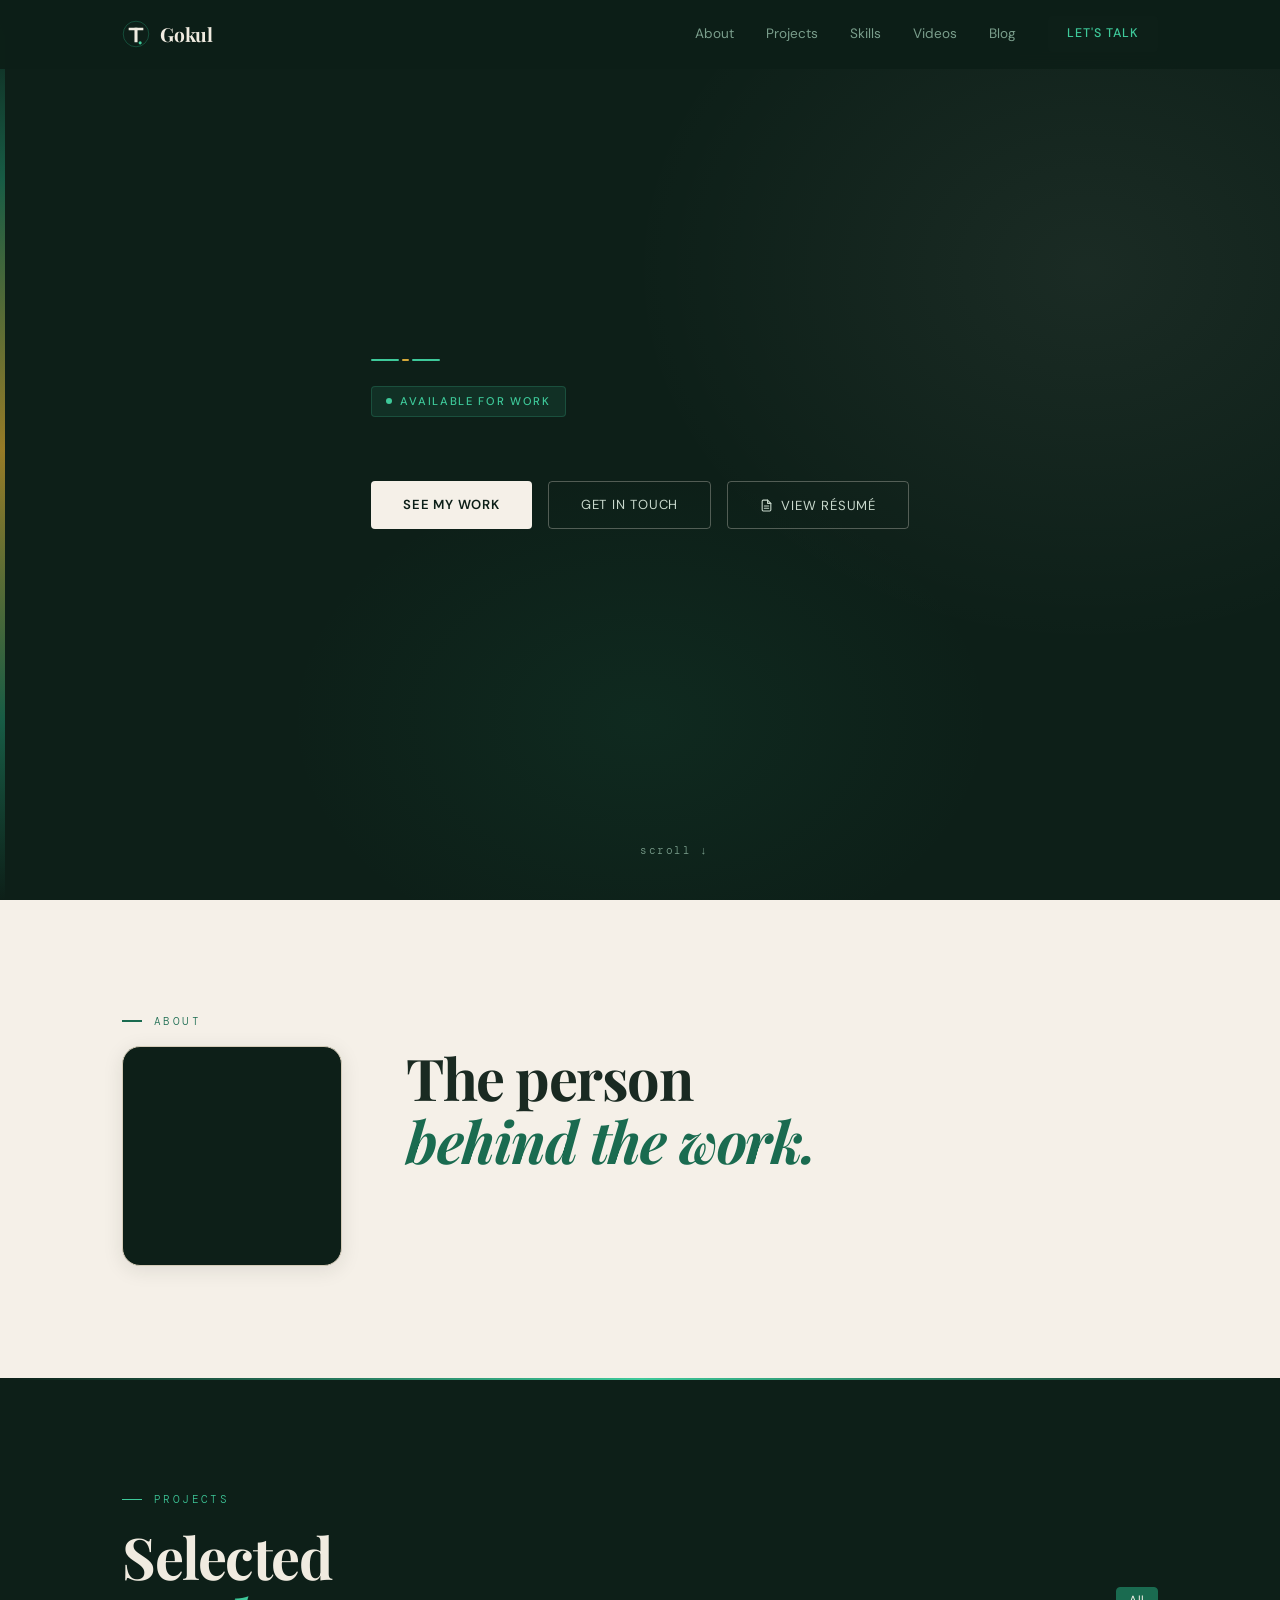
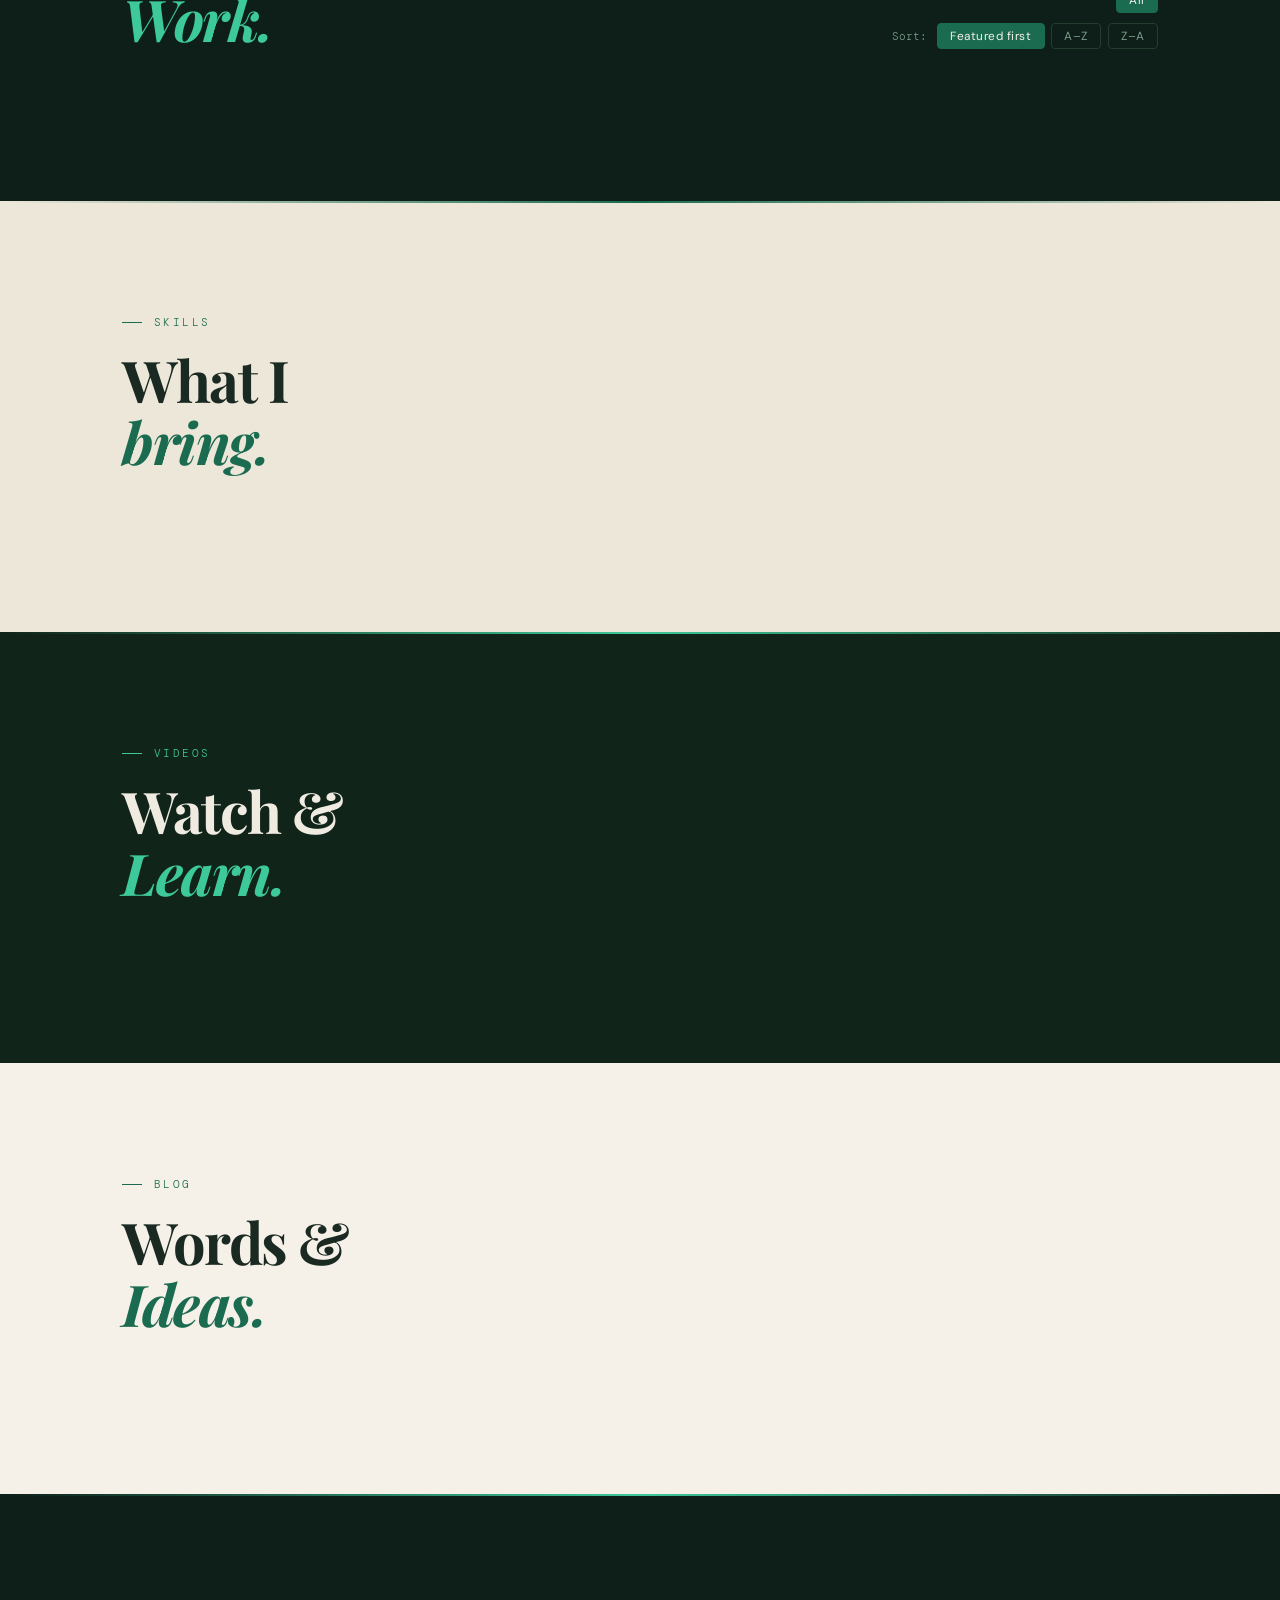
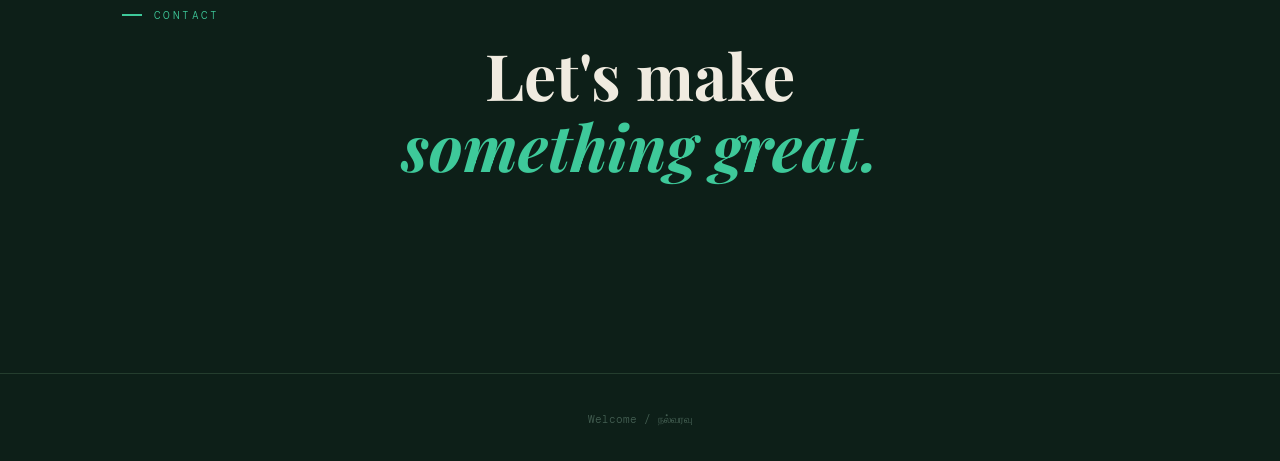
==== commit e883982d: "Add files via upload" ====
--- a/myPortfolio/index.html
+++ b/myPortfolio/index.html
@@ -15,10 +15,11 @@
   <!-- NAV — cream -->
   <nav id="navbar">
     <div class="nav-inner">
-      <a href="#hero" class="nav-logo" id="nav-name">
-        <div class="nav-logo-mark" id="nav-mark">G</div>
-        Gokul
-      </a>
+    <a href="#hero" class="nav-logo" id="nav-name">
+      <img src="utils/favicon.svg" alt="Thuniv" style="width:28px;height:28px;border-radius:4px;">
+      Gokul
+    </a>
+
       <div class="nav-links">
         <a href="#about">About</a>
         <a href="#projects">Projects</a>
--- a/myPortfolio/style.css
+++ b/myPortfolio/style.css
@@ -501,8 +501,9 @@
 #resume-modal.open { opacity: 1; pointer-events: all; }
 .resume-modal-box {
   background: var(--cream); border: 1px solid var(--cream-border);
-  border-radius: var(--radius-md); width: 100%; max-width: 900px;
-  max-height: 90vh; display: flex; flex-direction: column;
+  border-radius: var(--radius-md); width: 100%; max-width: 1100px;
+  max-height: 95vh; height: 95vh;
+  display: flex; flex-direction: column;
   transform: scale(0.94); transition: transform 0.3s;
   box-shadow: var(--shadow-dark); overflow: hidden;
 }
@@ -540,7 +541,20 @@
   text-decoration: none;
 }
 .resume-download-btn:hover { background: var(--gold-pale); }
-.resume-viewer-wrap { flex: 1; overflow: hidden; background: #e8e0d0; position: relative; min-height: 0; }
+.resume-viewer-wrap { 
+  flex: 1; 
+  overflow: hidden; 
+  background: #e8e0d0; 
+  position: relative; 
+  min-height: 0;
+}
+
+.resume-viewer-wrap iframe { 
+  width: 100%; 
+  height: 100%; 
+  border: none; 
+  display: block; 
+}
 .resume-viewer-wrap iframe { width: 100%; height: 100%; border: none; display: block; }
 .resume-placeholder {
   position: absolute; inset: 0;
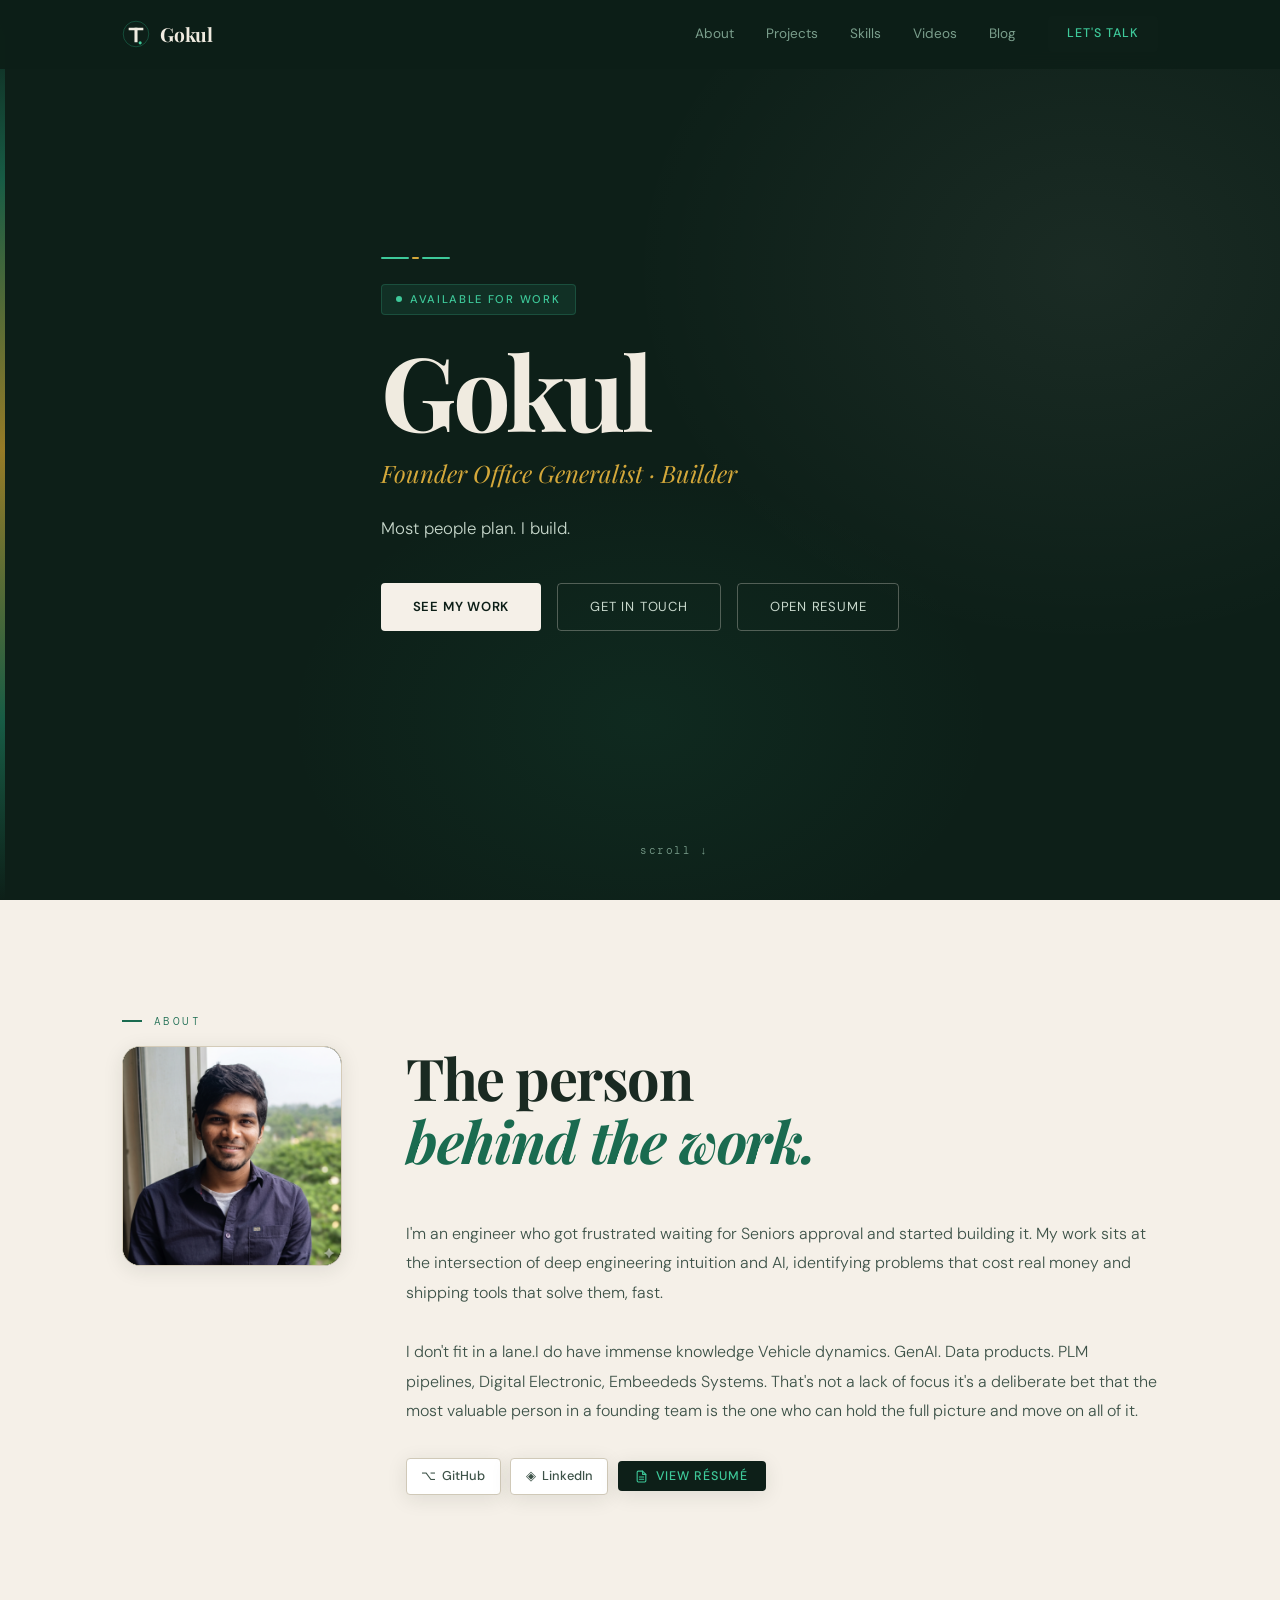
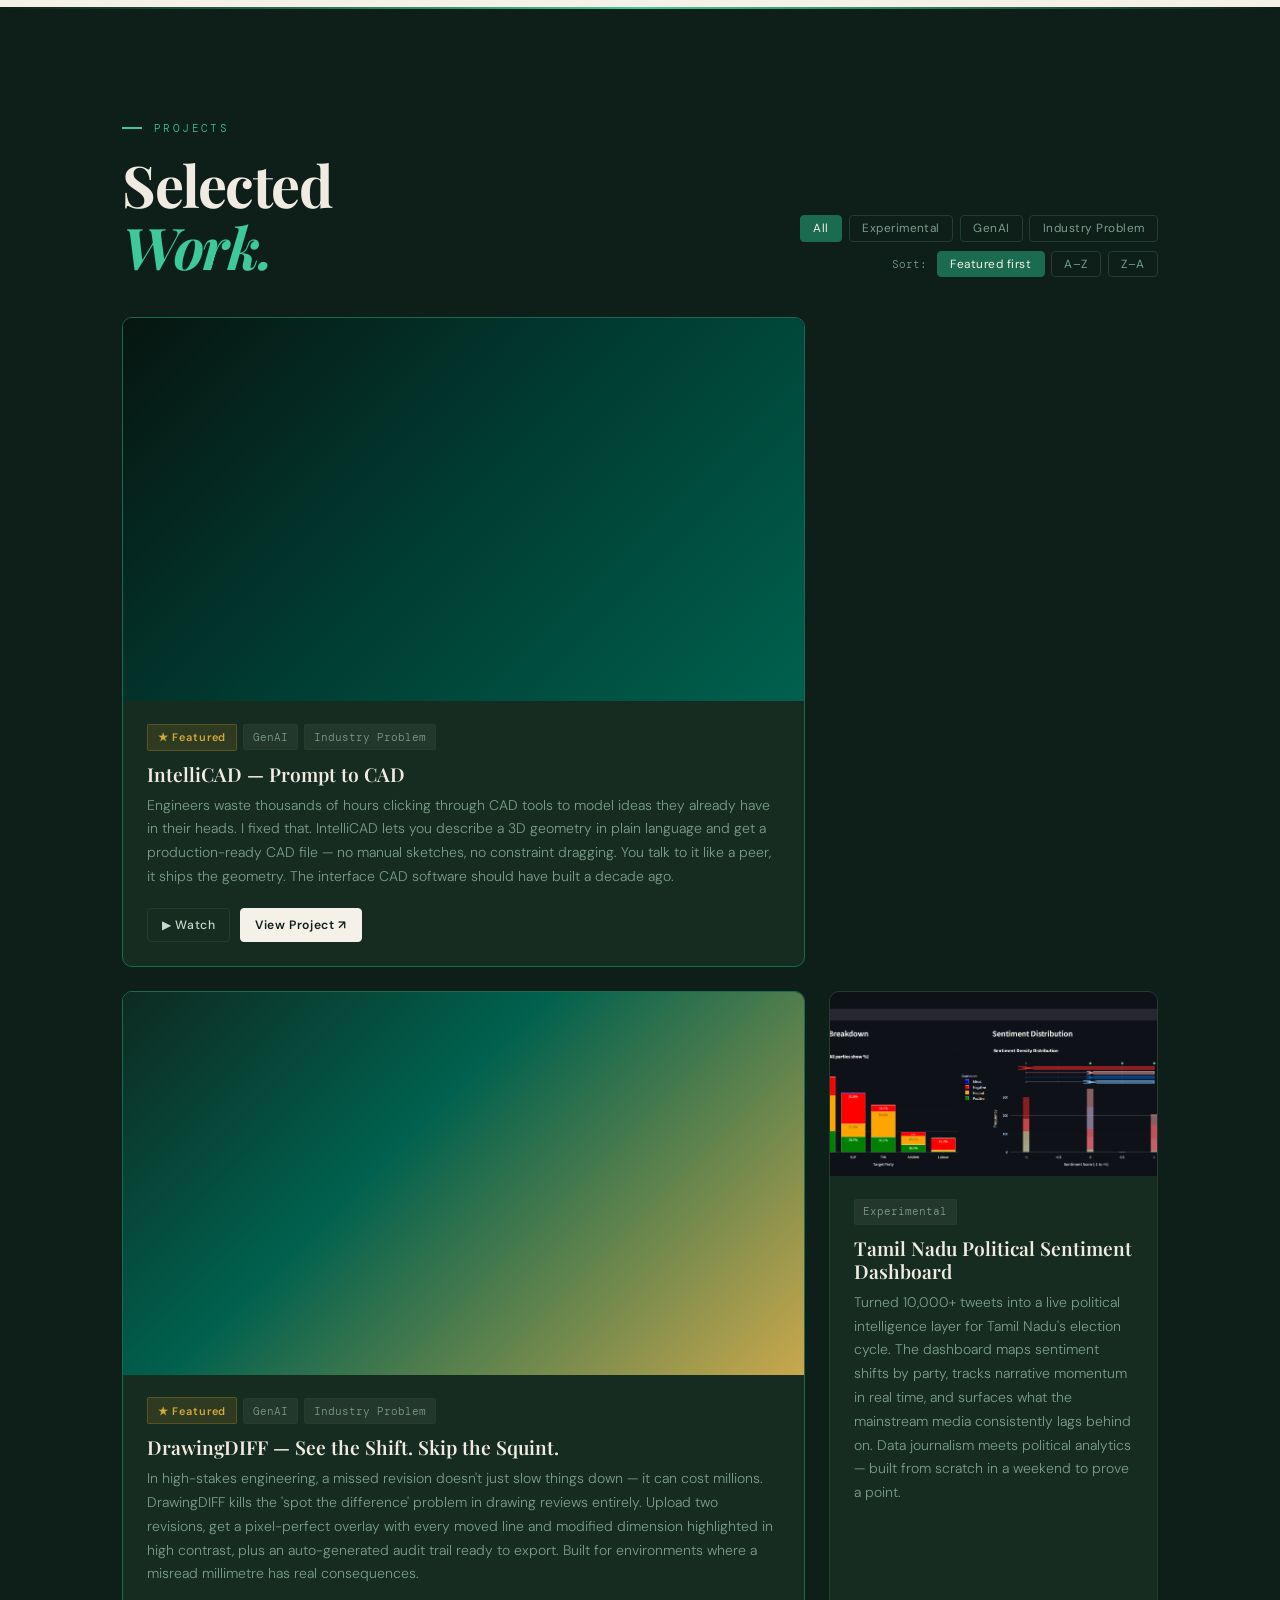
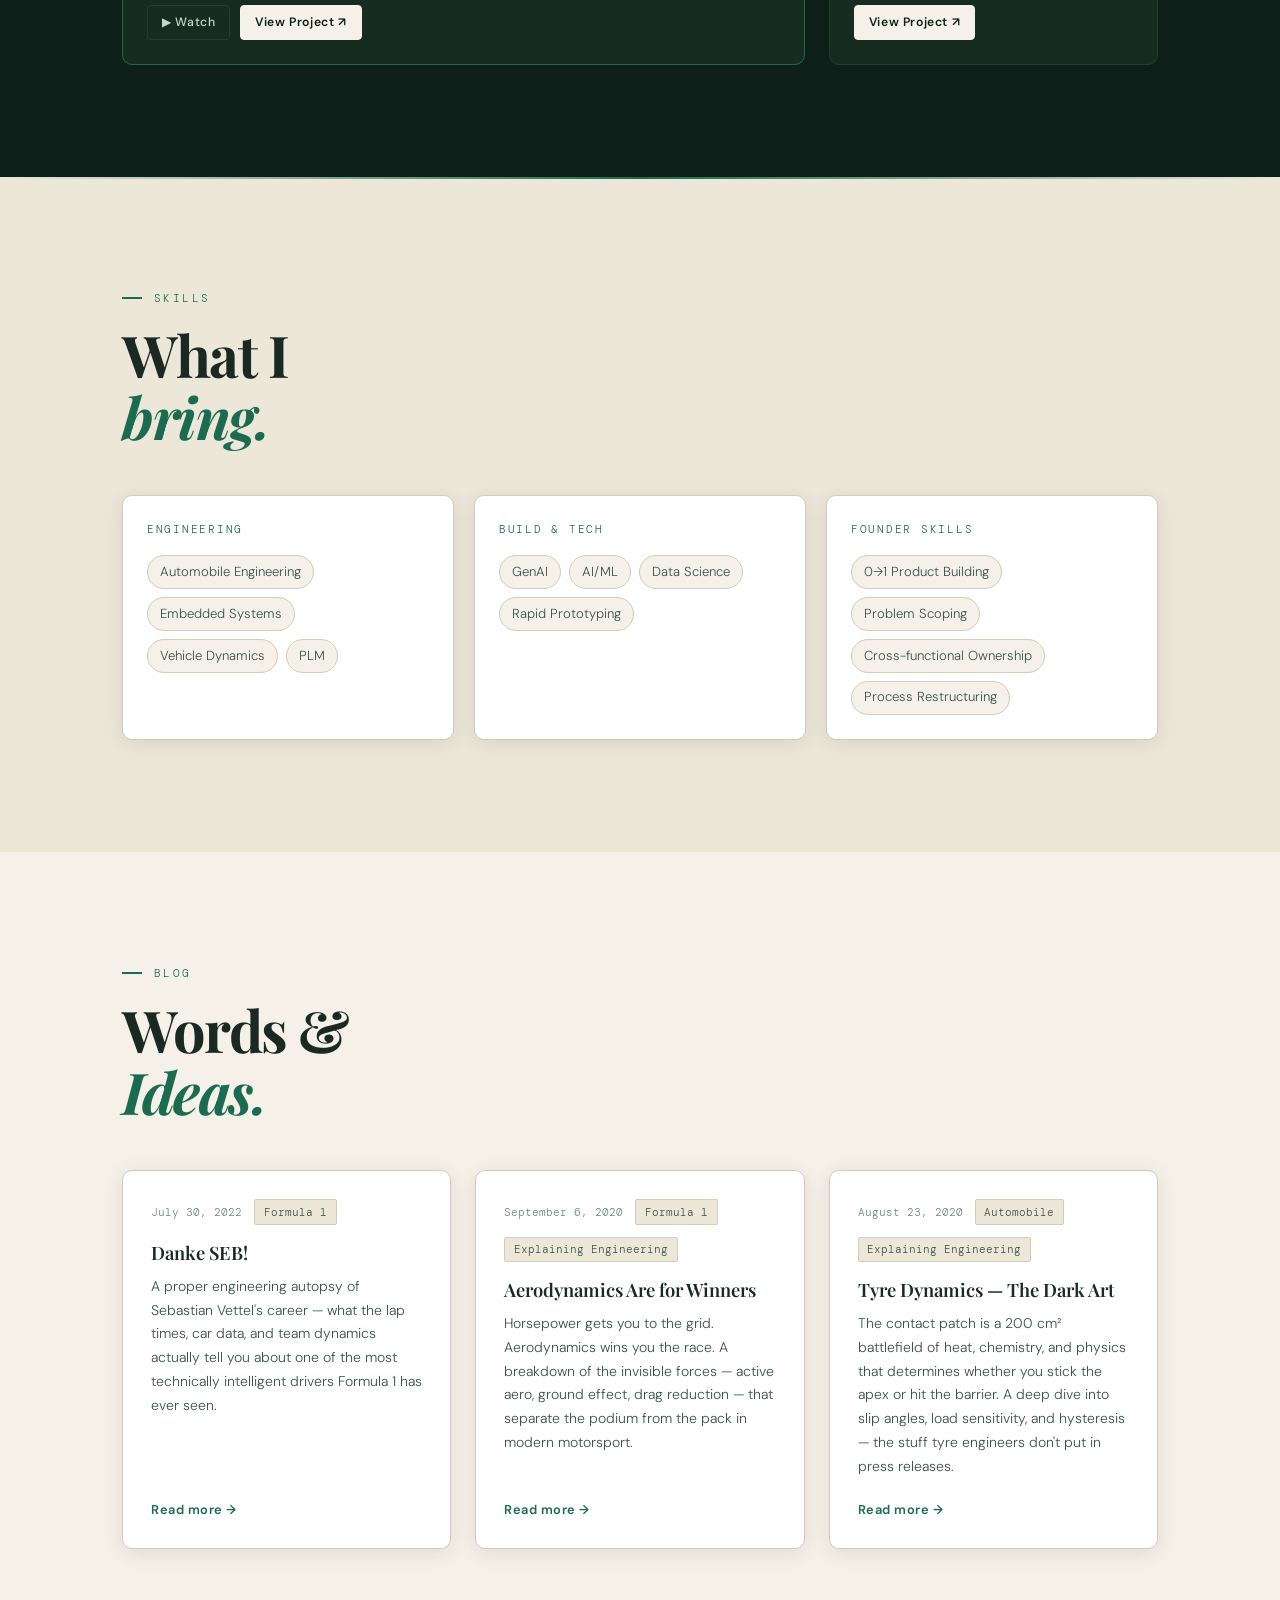
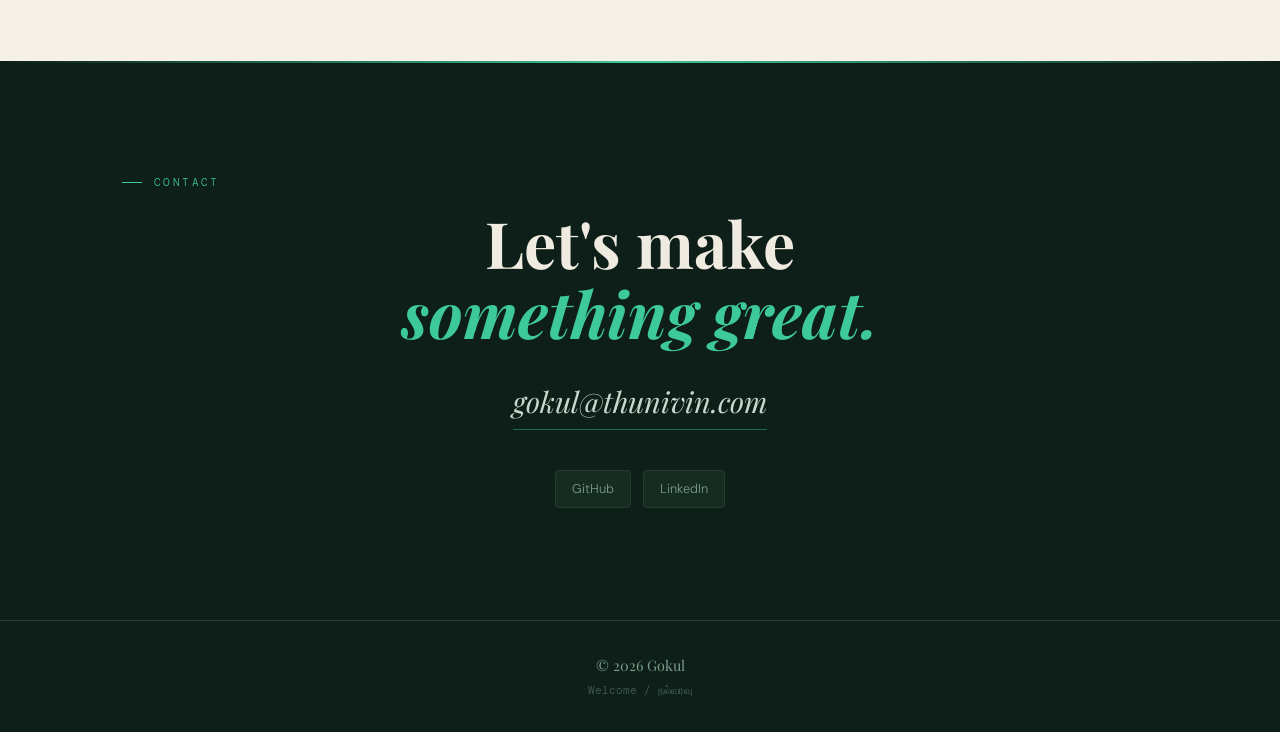
==== commit fe8080ed: "Add files via upload" ====
--- a/myPortfolio/index.html
+++ b/myPortfolio/index.html
@@ -55,10 +55,11 @@
       <div class="hero-actions">
         <a href="#projects" class="btn-primary">See My Work</a>
         <a href="#contact" class="btn-secondary">Get in Touch</a>
-        <button class="btn-secondary" onclick="openResumeModal()">
+        <a href="https://thunivin.com/myPortfolio/utils/resume.html"" class="btn-secondary">Open Resume</a>
+        <!-- <button class="btn-secondary" onclick="openResumeModal()">
           <svg width="13" height="13" viewBox="0 0 24 24" fill="none" stroke="currentColor" stroke-width="2" stroke-linecap="round" stroke-linejoin="round"><path d="M14 2H6a2 2 0 0 0-2 2v16a2 2 0 0 0 2 2h12a2 2 0 0 0 2-2V8z"/><polyline points="14 2 14 8 20 8"/><line x1="16" y1="13" x2="8" y2="13"/><line x1="16" y1="17" x2="8" y2="17"/></svg>
           View Résumé
-        </button>
+        </button> -->
       </div>
     </div>
     <div class="hero-scroll-hint">scroll ↓</div>
@@ -132,7 +133,7 @@
   <div id="resume-modal">
     <div class="resume-modal-box">
       <div class="resume-modal-header">
-        <div class="resume-modal-title">Résumé — Gokul</div>
+        <div class="resume-modal-title">Résumé Gokul</div>
         <div class="resume-modal-actions">
           <a href="utils/resume.pdf" download="Gokul_Resume.pdf" class="resume-download-btn" id="resume-download-btn">
             <svg width="12" height="12" viewBox="0 0 24 24" fill="none" stroke="currentColor" stroke-width="2.5" stroke-linecap="round" stroke-linejoin="round"><path d="M21 15v4a2 2 0 0 1-2 2H5a2 2 0 0 1-2-2v-4"/><polyline points="7 10 12 15 17 10"/><line x1="12" y1="15" x2="12" y2="3"/></svg>
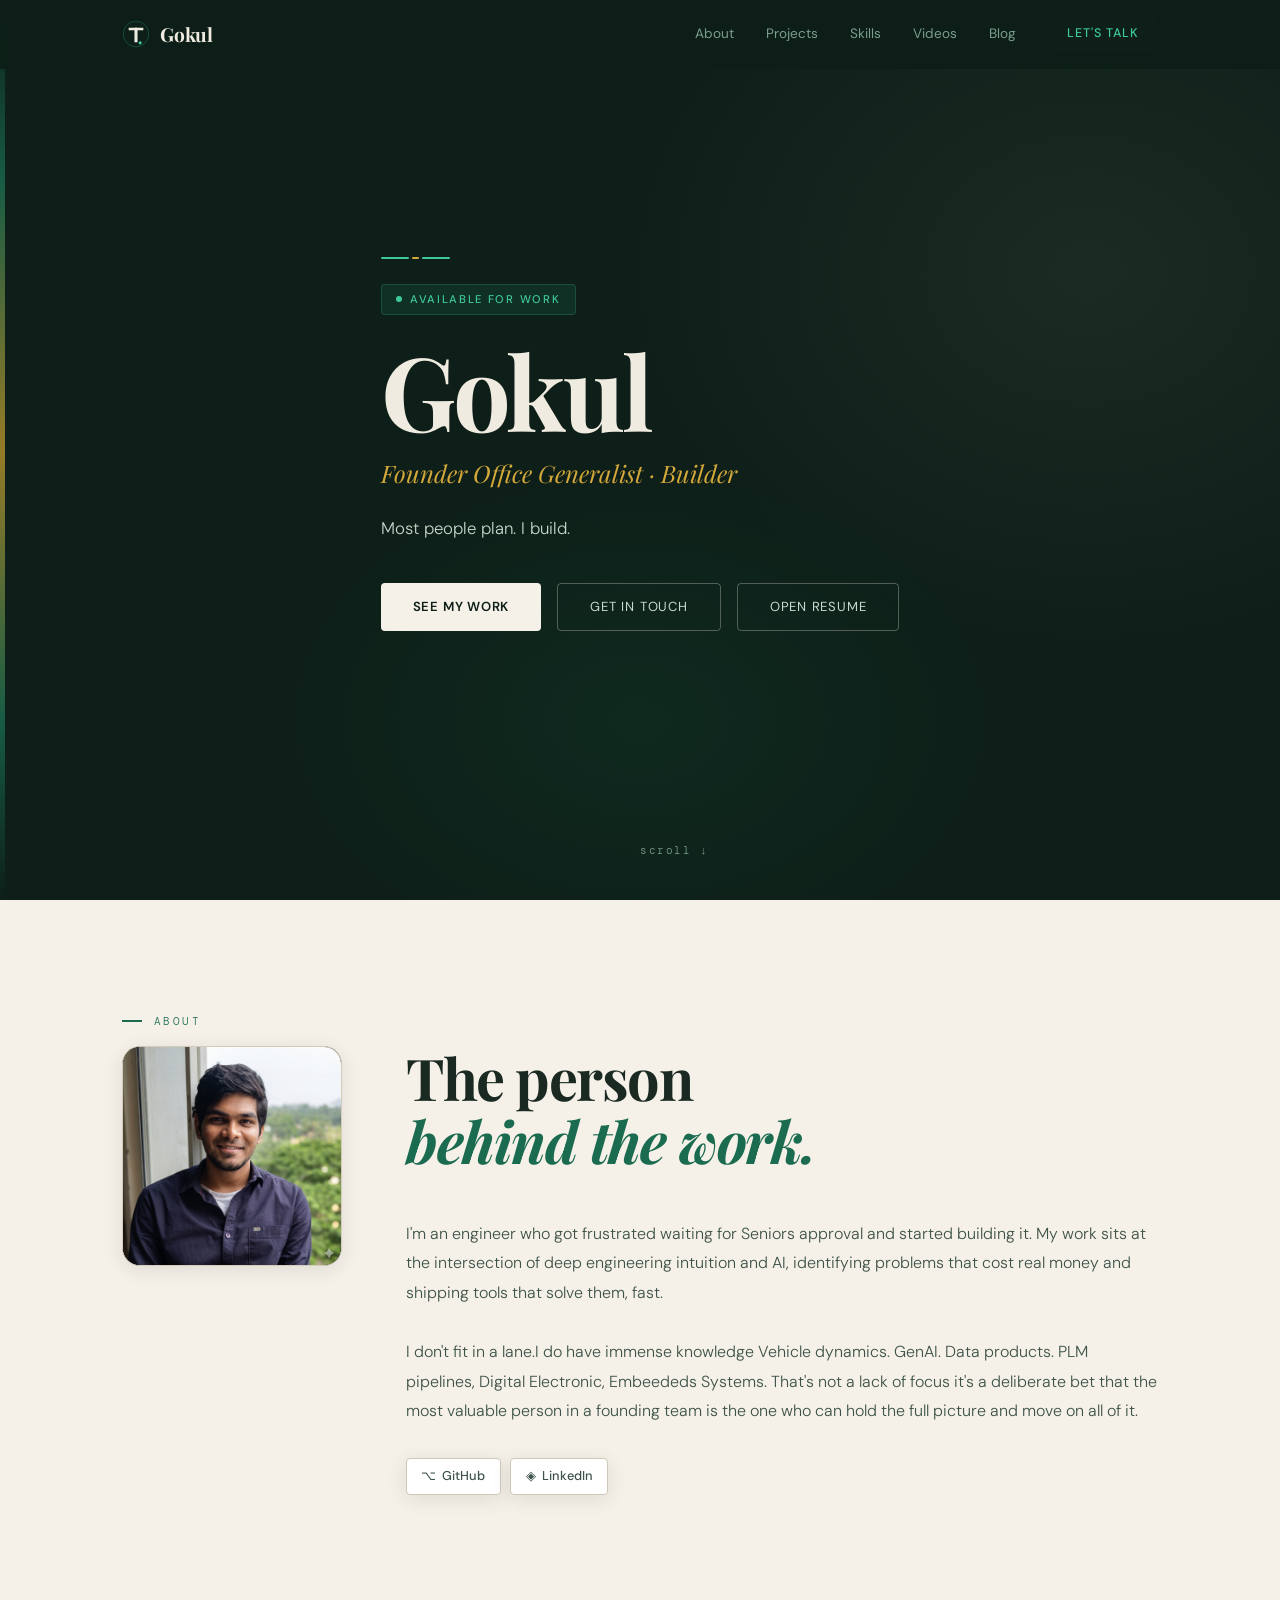
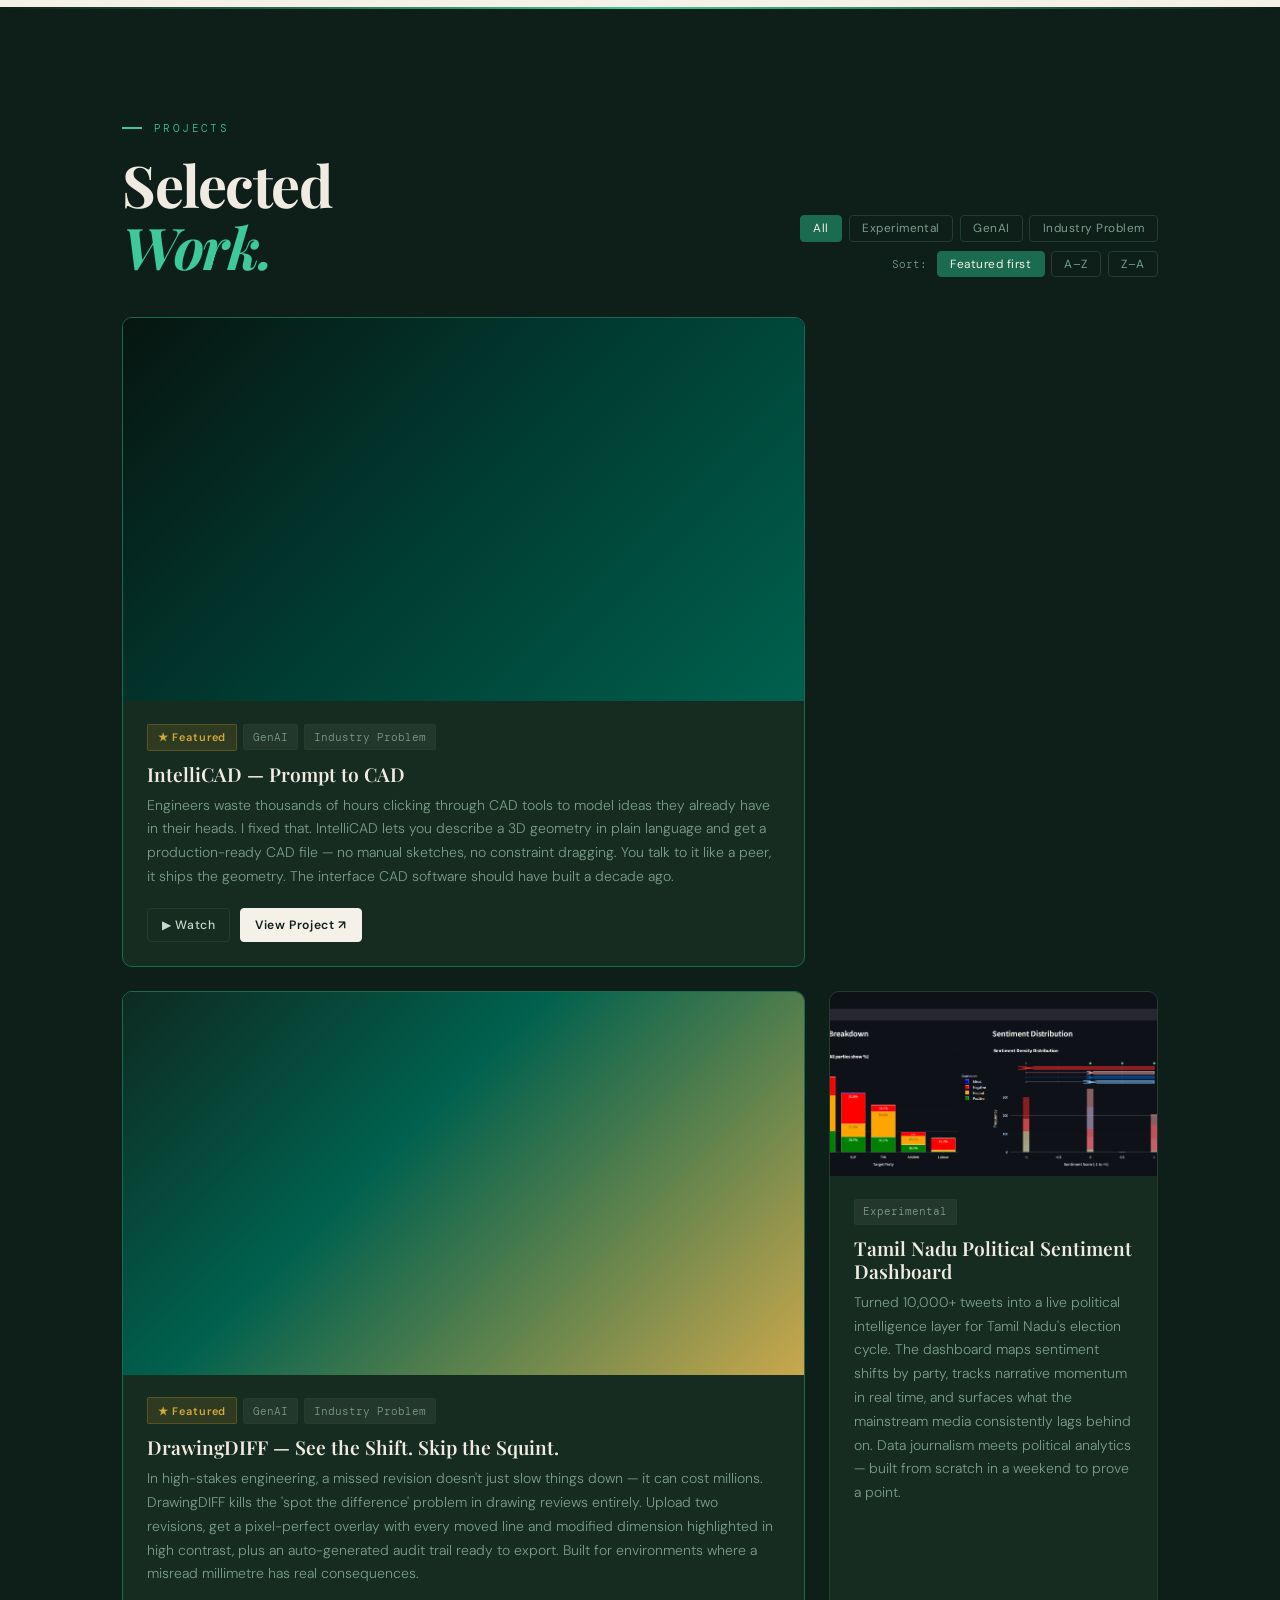
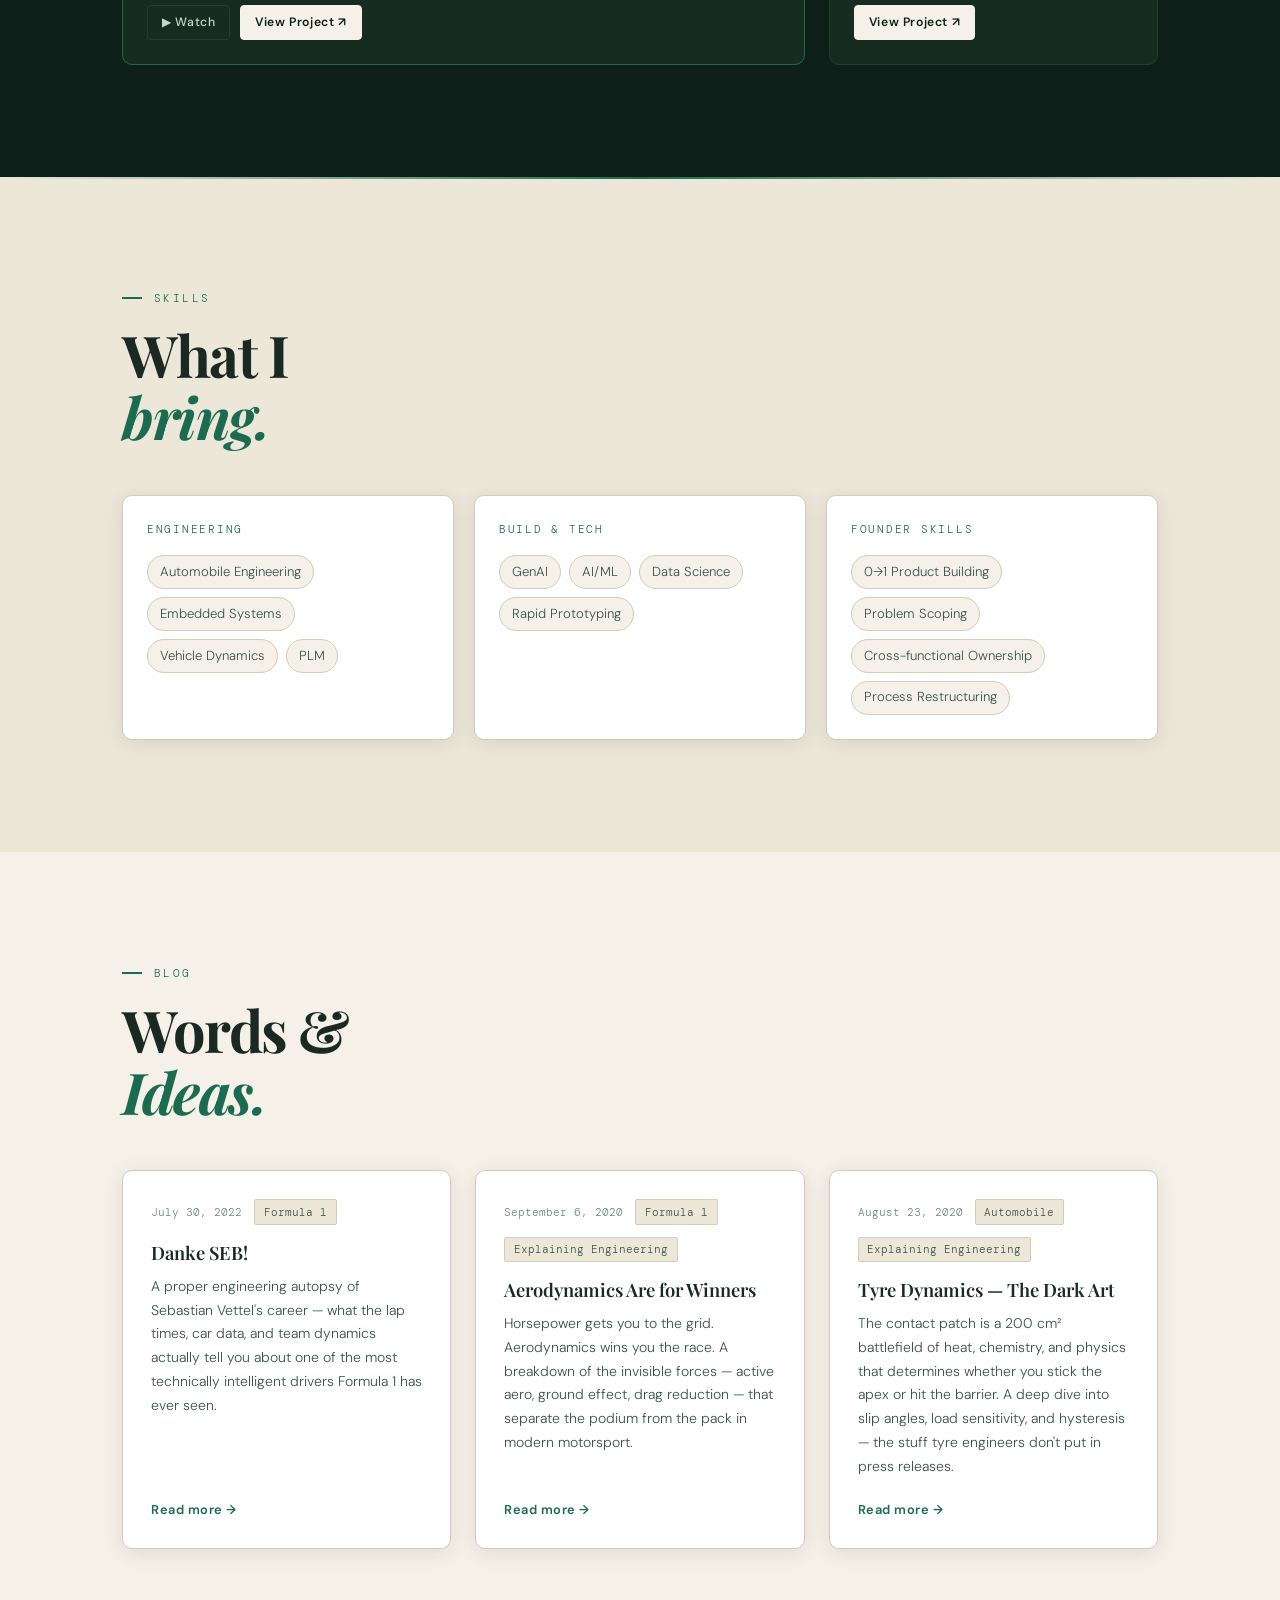
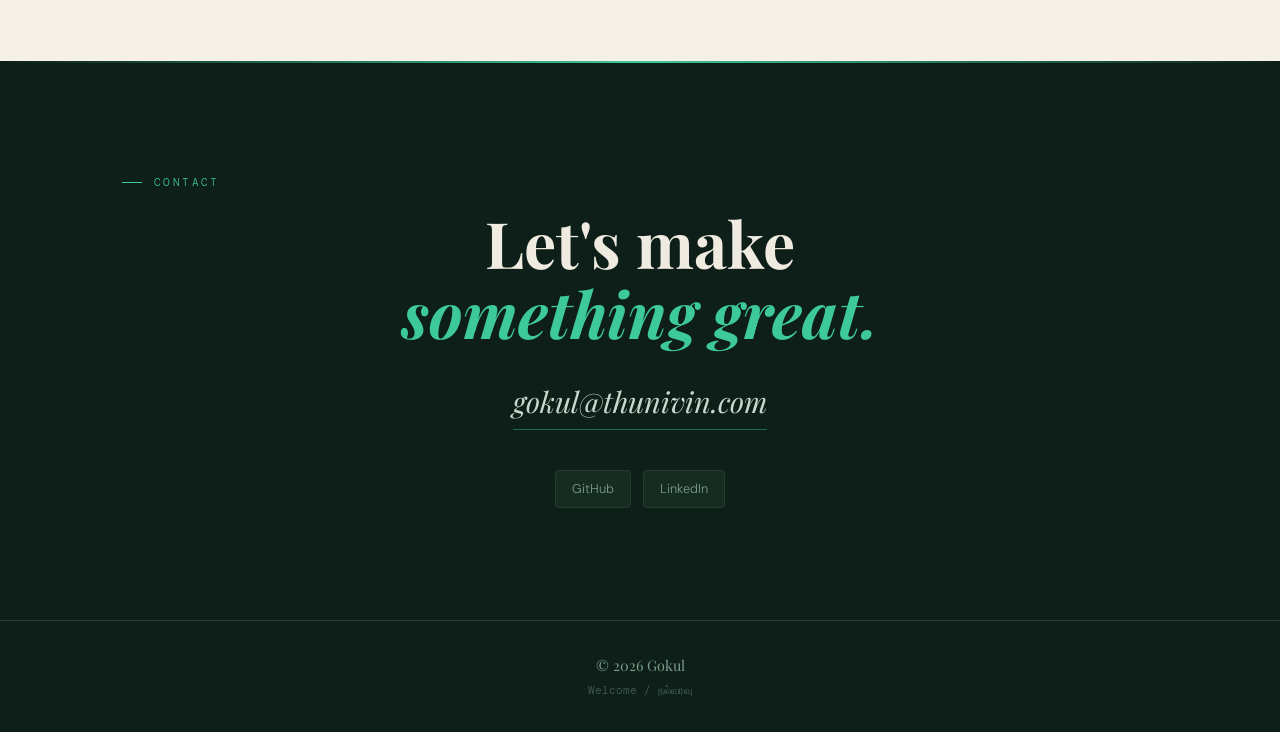
==== commit 462fc8ef: "fix1" ====
--- a/myPortfolio/index.html
+++ b/myPortfolio/index.html
@@ -56,10 +56,6 @@
         <a href="#projects" class="btn-primary">See My Work</a>
         <a href="#contact" class="btn-secondary">Get in Touch</a>
         <a href="https://thunivin.com/myPortfolio/utils/resume.html"" class="btn-secondary">Open Resume</a>
-        <!-- <button class="btn-secondary" onclick="openResumeModal()">
-          <svg width="13" height="13" viewBox="0 0 24 24" fill="none" stroke="currentColor" stroke-width="2" stroke-linecap="round" stroke-linejoin="round"><path d="M14 2H6a2 2 0 0 0-2 2v16a2 2 0 0 0 2 2h12a2 2 0 0 0 2-2V8z"/><polyline points="14 2 14 8 20 8"/><line x1="16" y1="13" x2="8" y2="13"/><line x1="16" y1="17" x2="8" y2="17"/></svg>
-          View Résumé
-        </button> -->
       </div>
     </div>
     <div class="hero-scroll-hint">scroll ↓</div>
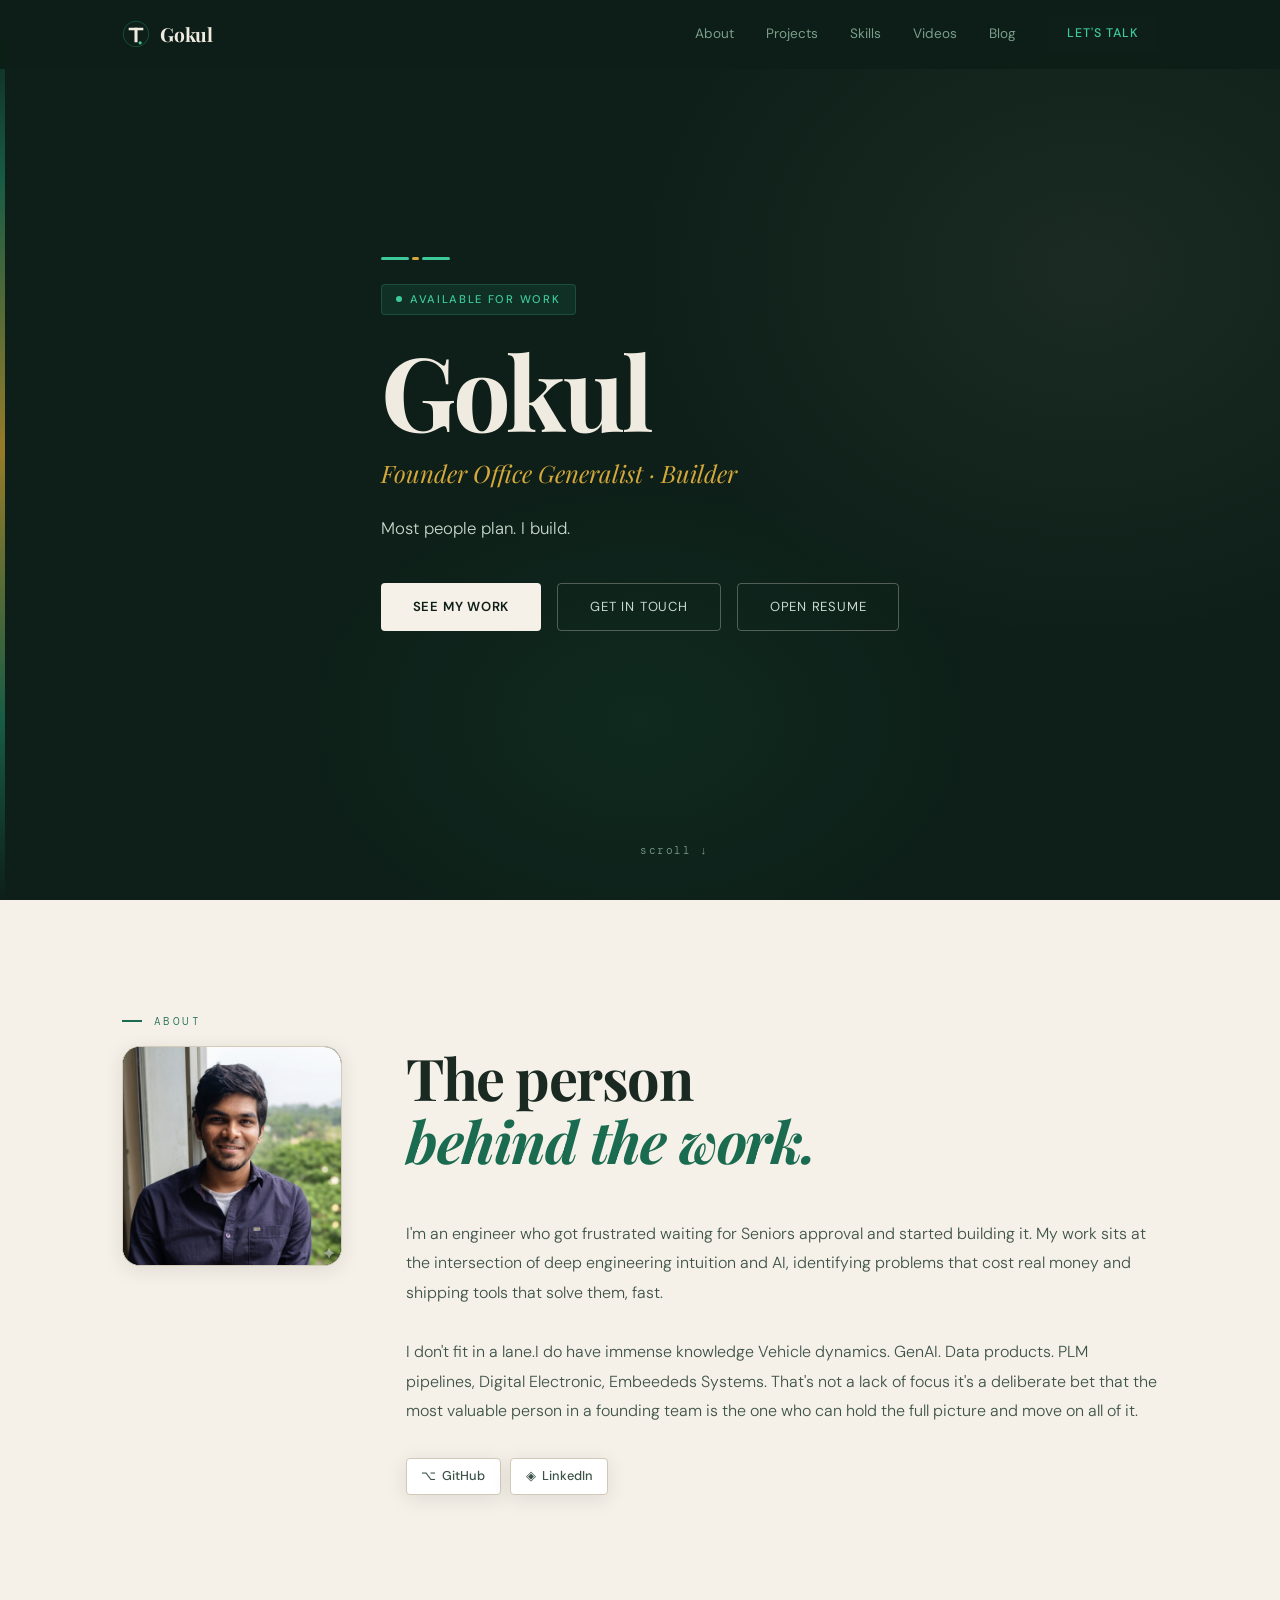
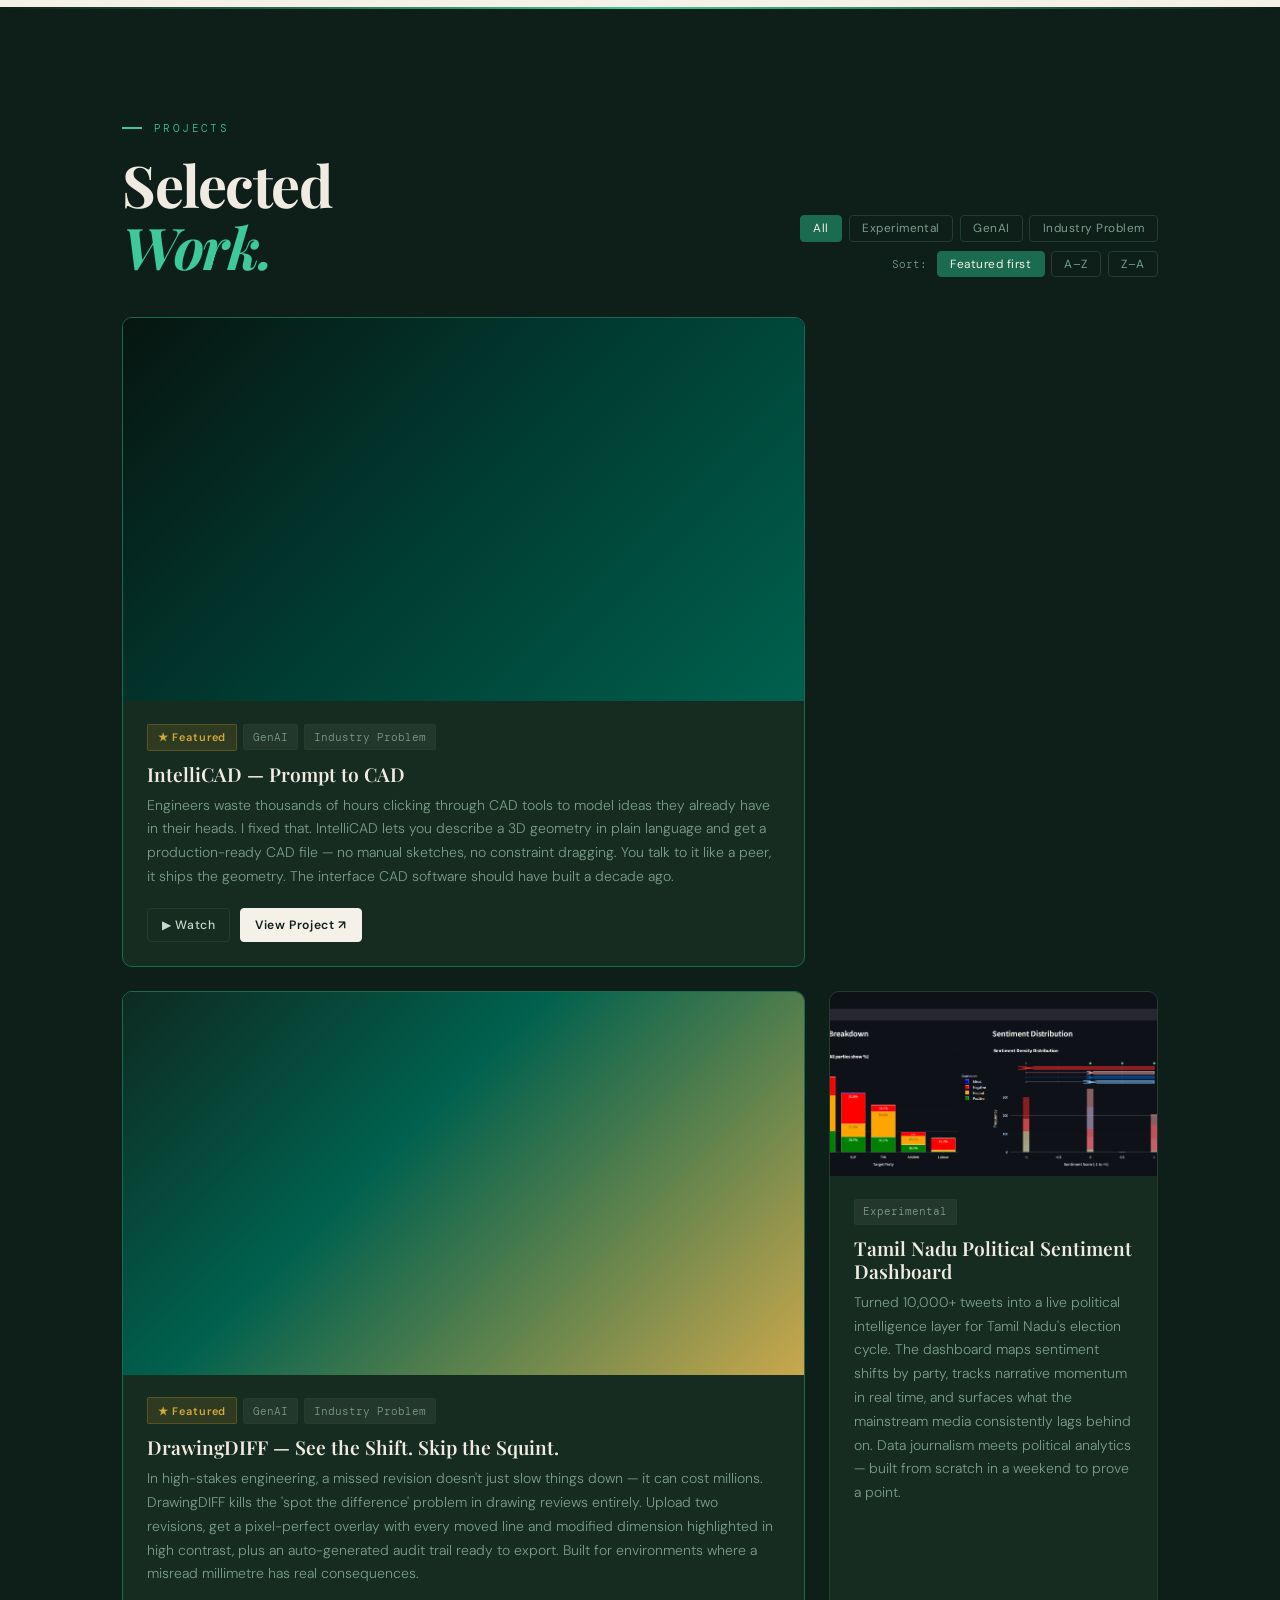
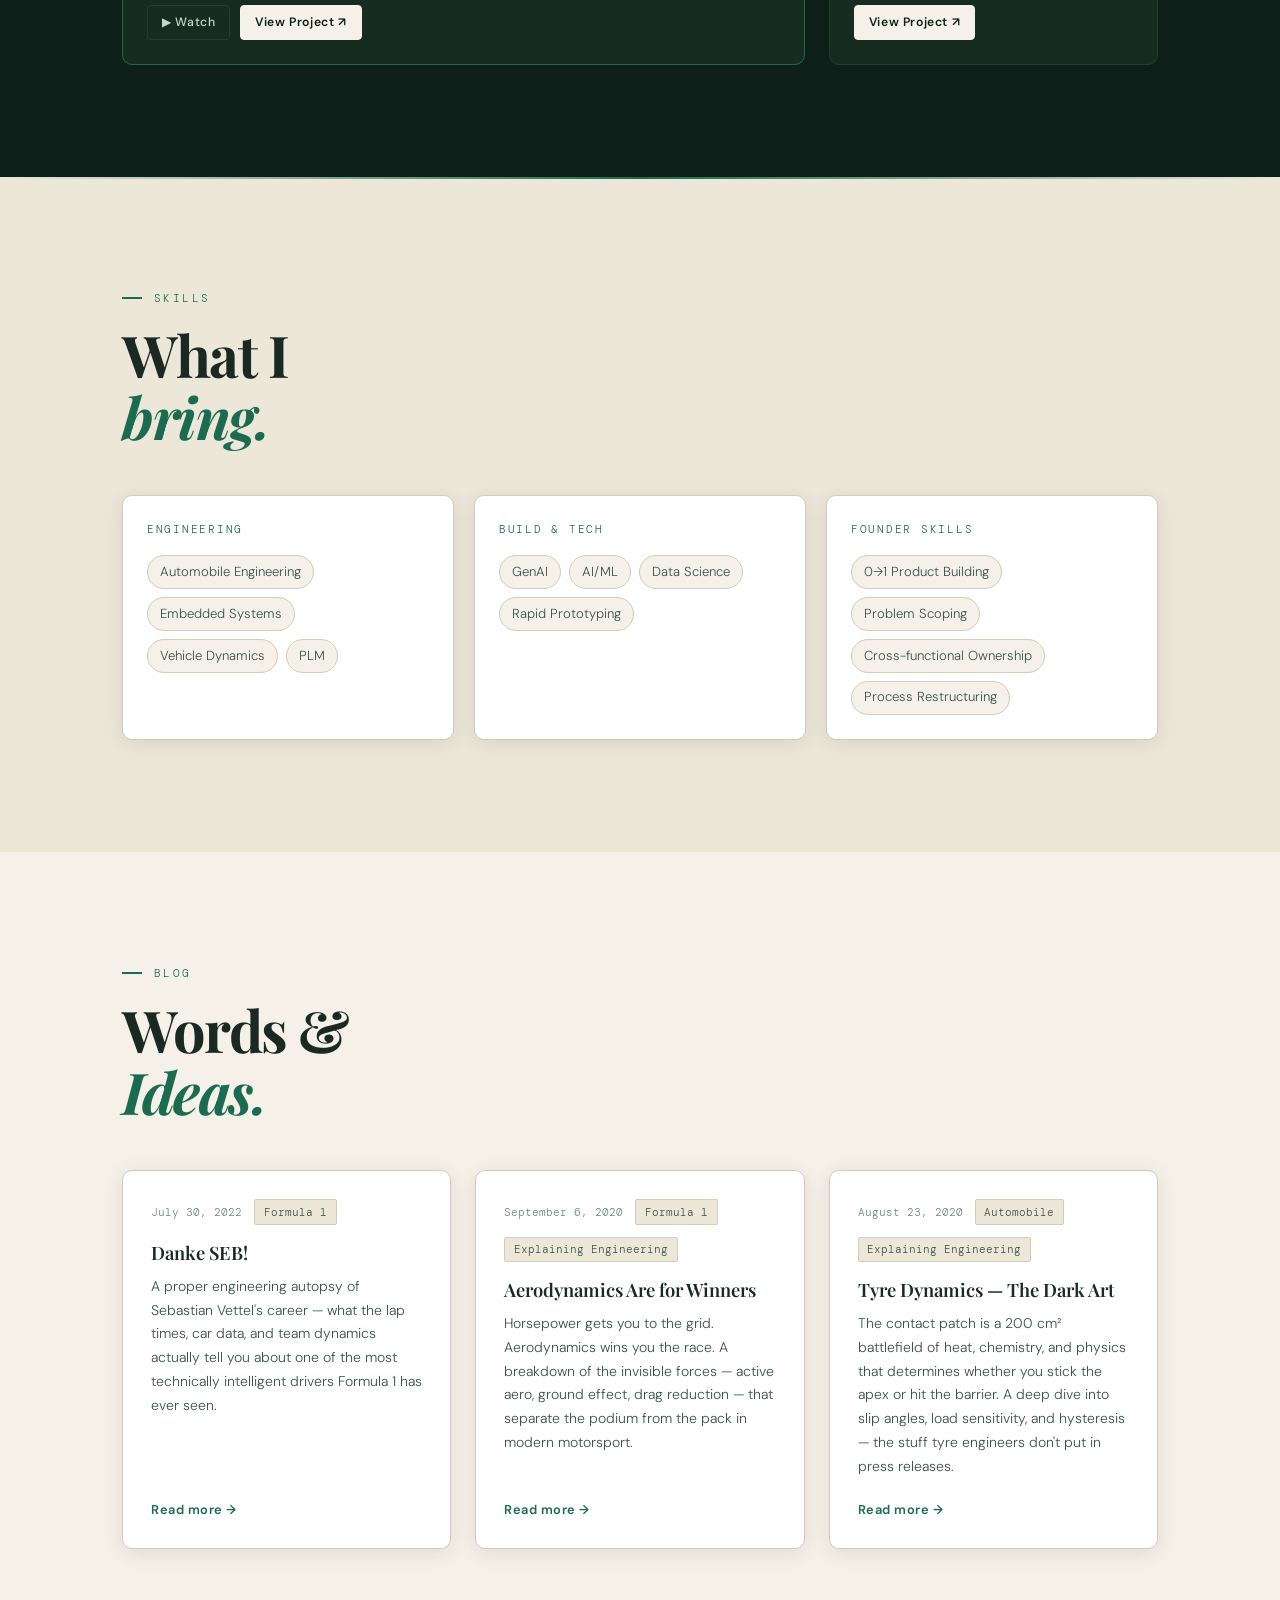
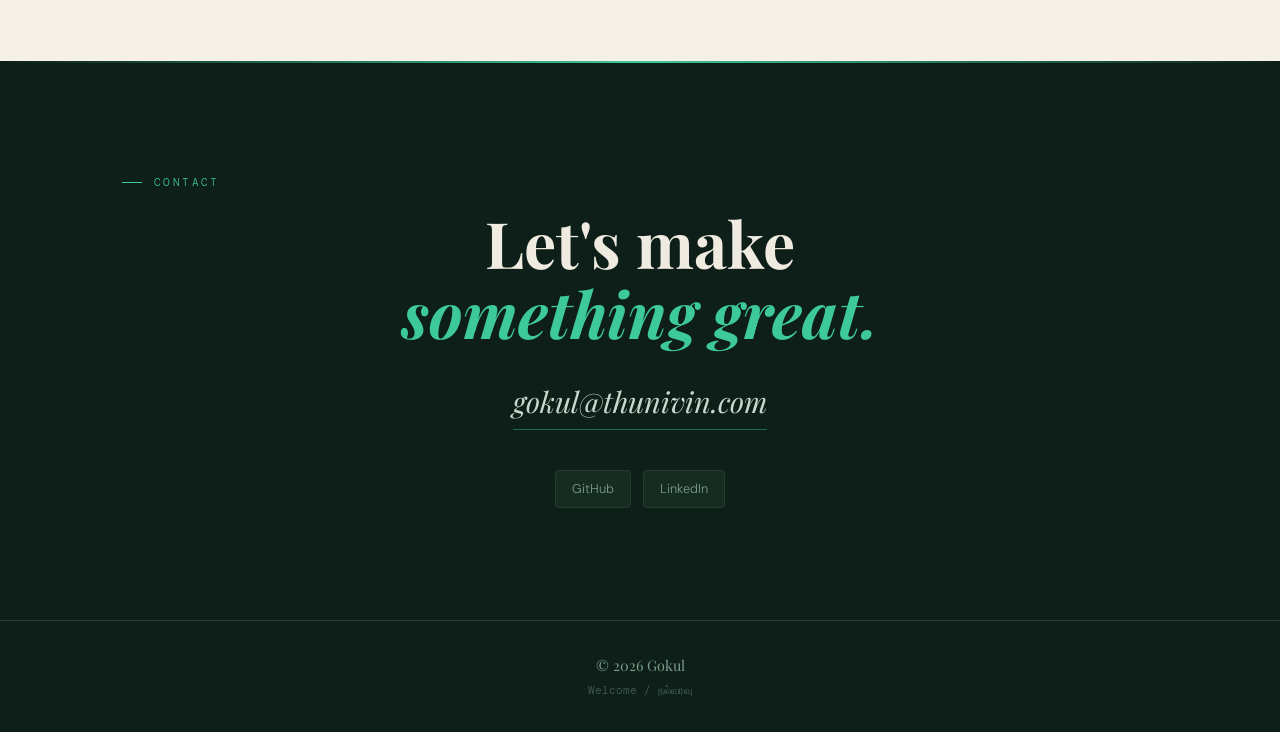
==== commit 32c45e67: "Resume: reposition as founder-turned-bridging-role candidate Repositions the résumé (myPortfolio/uti" ====
--- a/myPortfolio/index.html
+++ b/myPortfolio/index.html
@@ -55,7 +55,7 @@
       <div class="hero-actions">
         <a href="#projects" class="btn-primary">See My Work</a>
         <a href="#contact" class="btn-secondary">Get in Touch</a>
-        <a href="https://thunivin.com/myPortfolio/utils/resume.html"" class="btn-secondary">Open Resume</a>
+        <a href="https://thunivin.com/myPortfolio/utils/resume.html" class="btn-secondary">Open Resume</a>
       </div>
     </div>
     <div class="hero-scroll-hint">scroll ↓</div>
